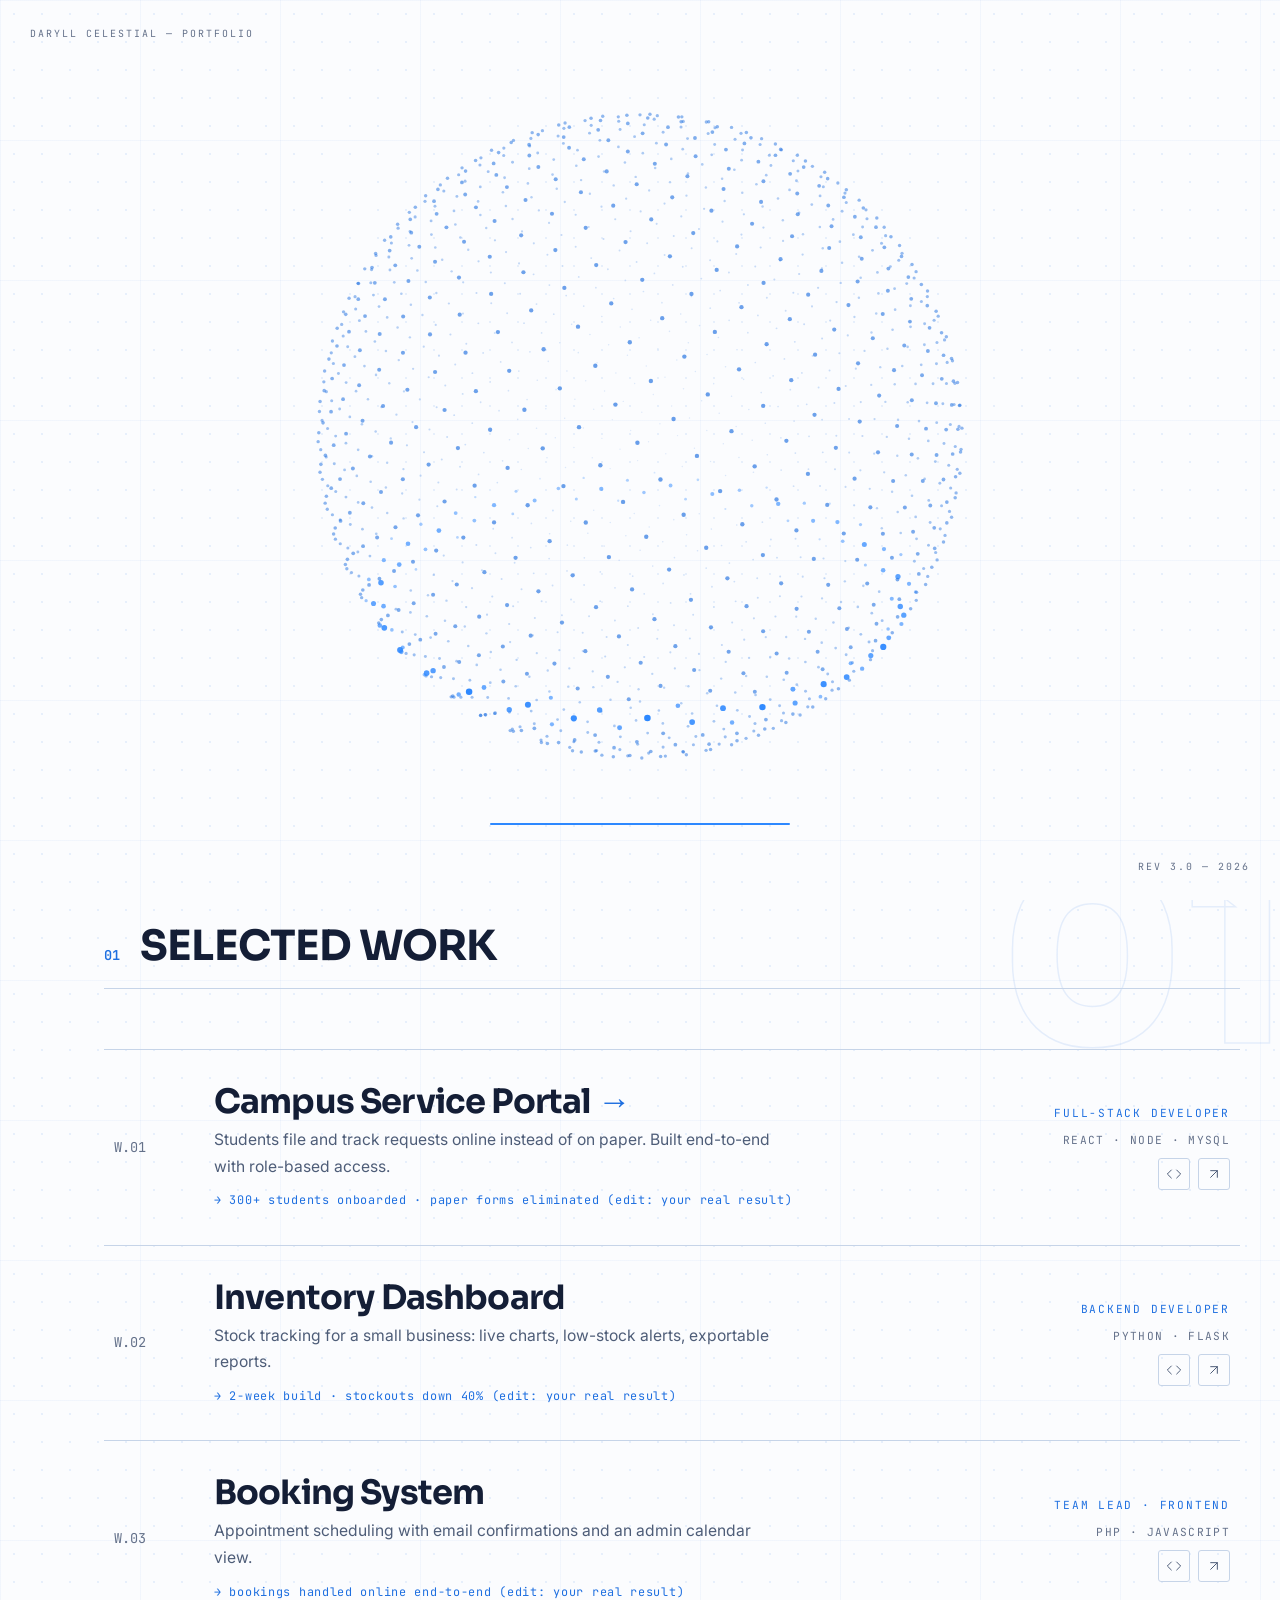
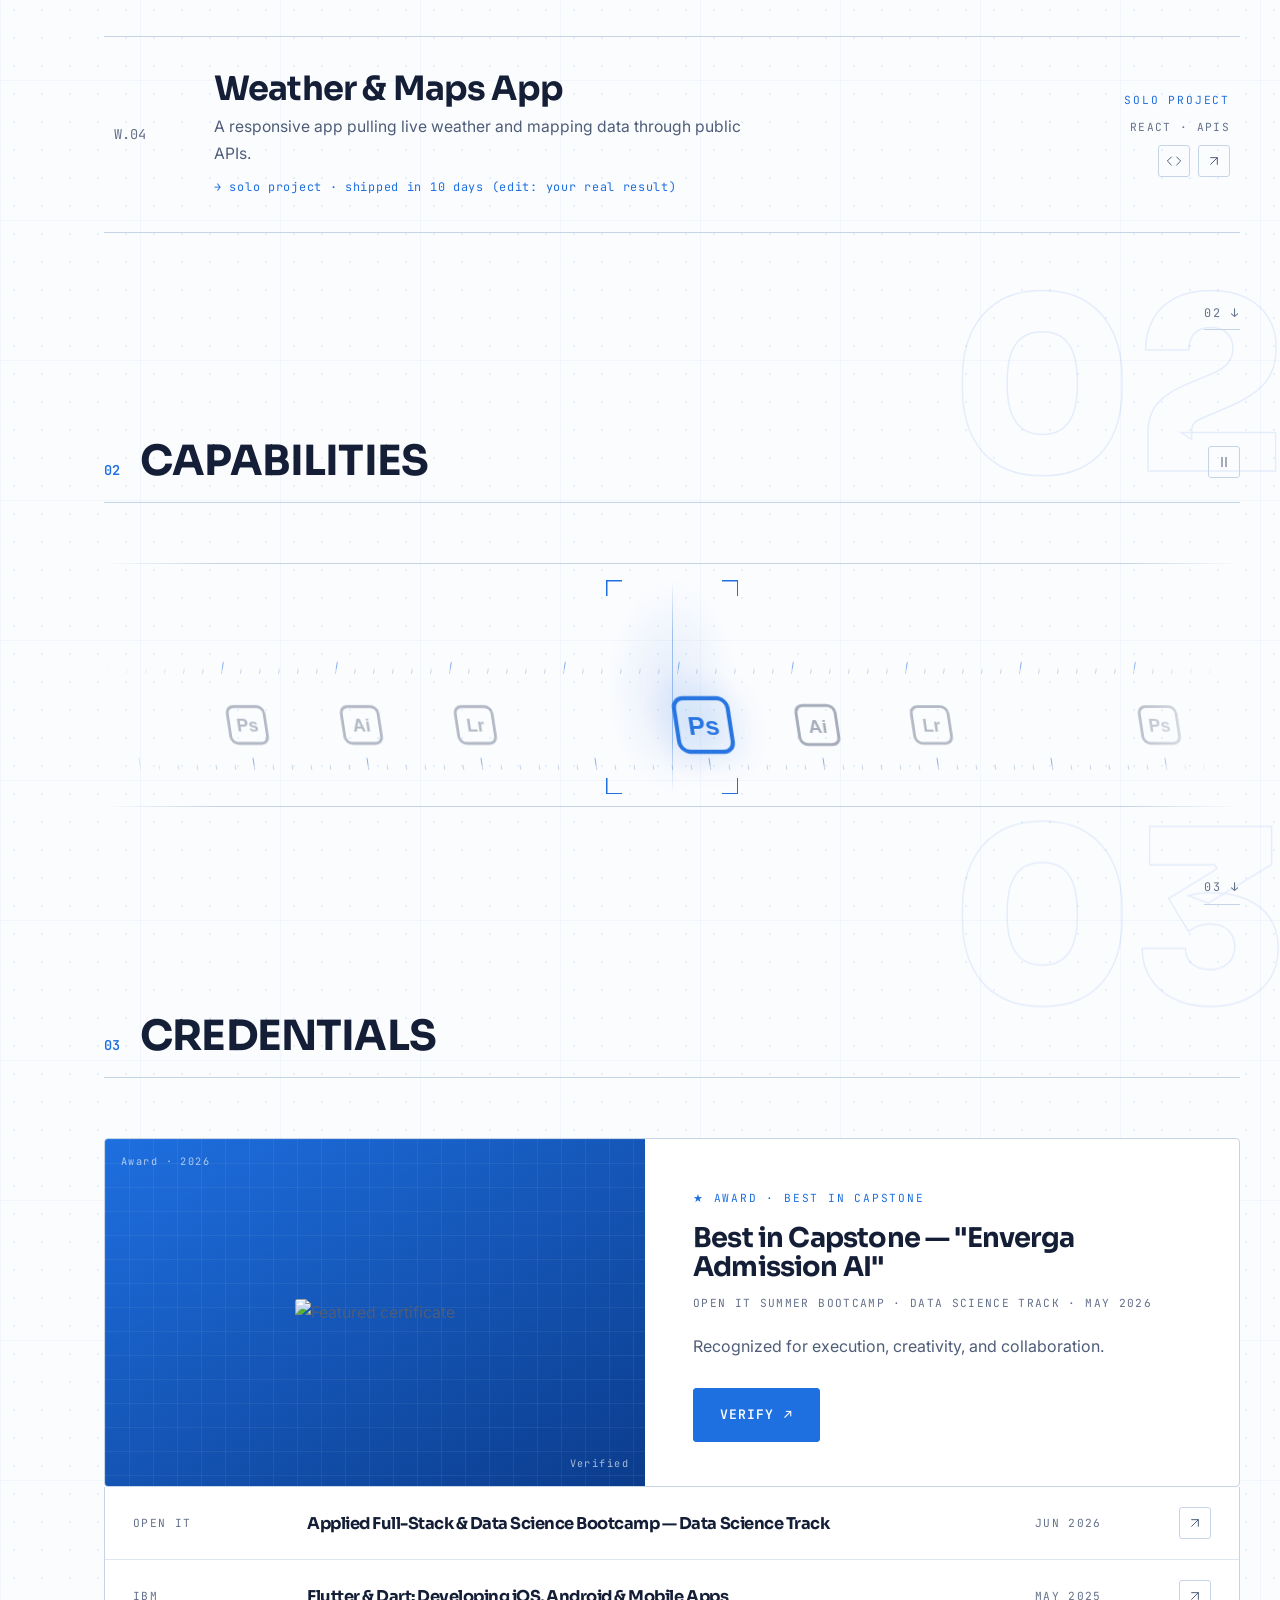
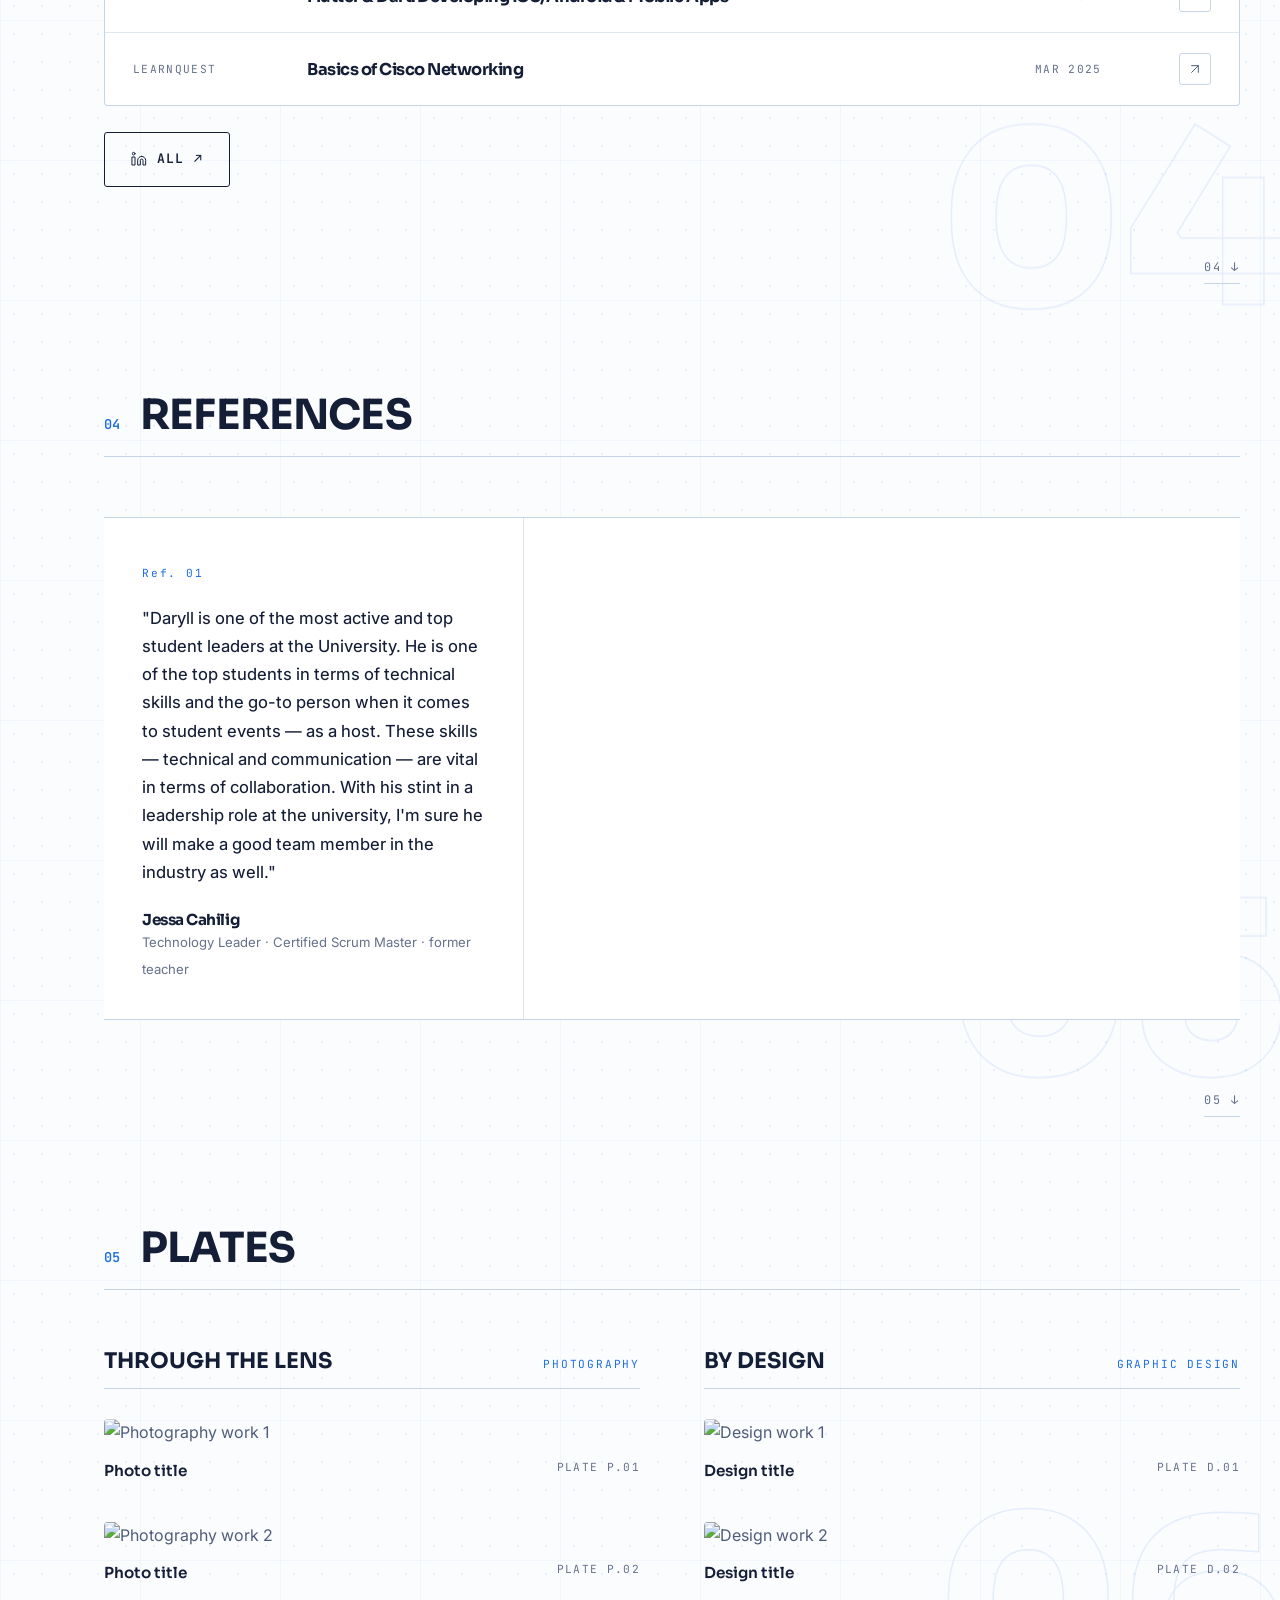
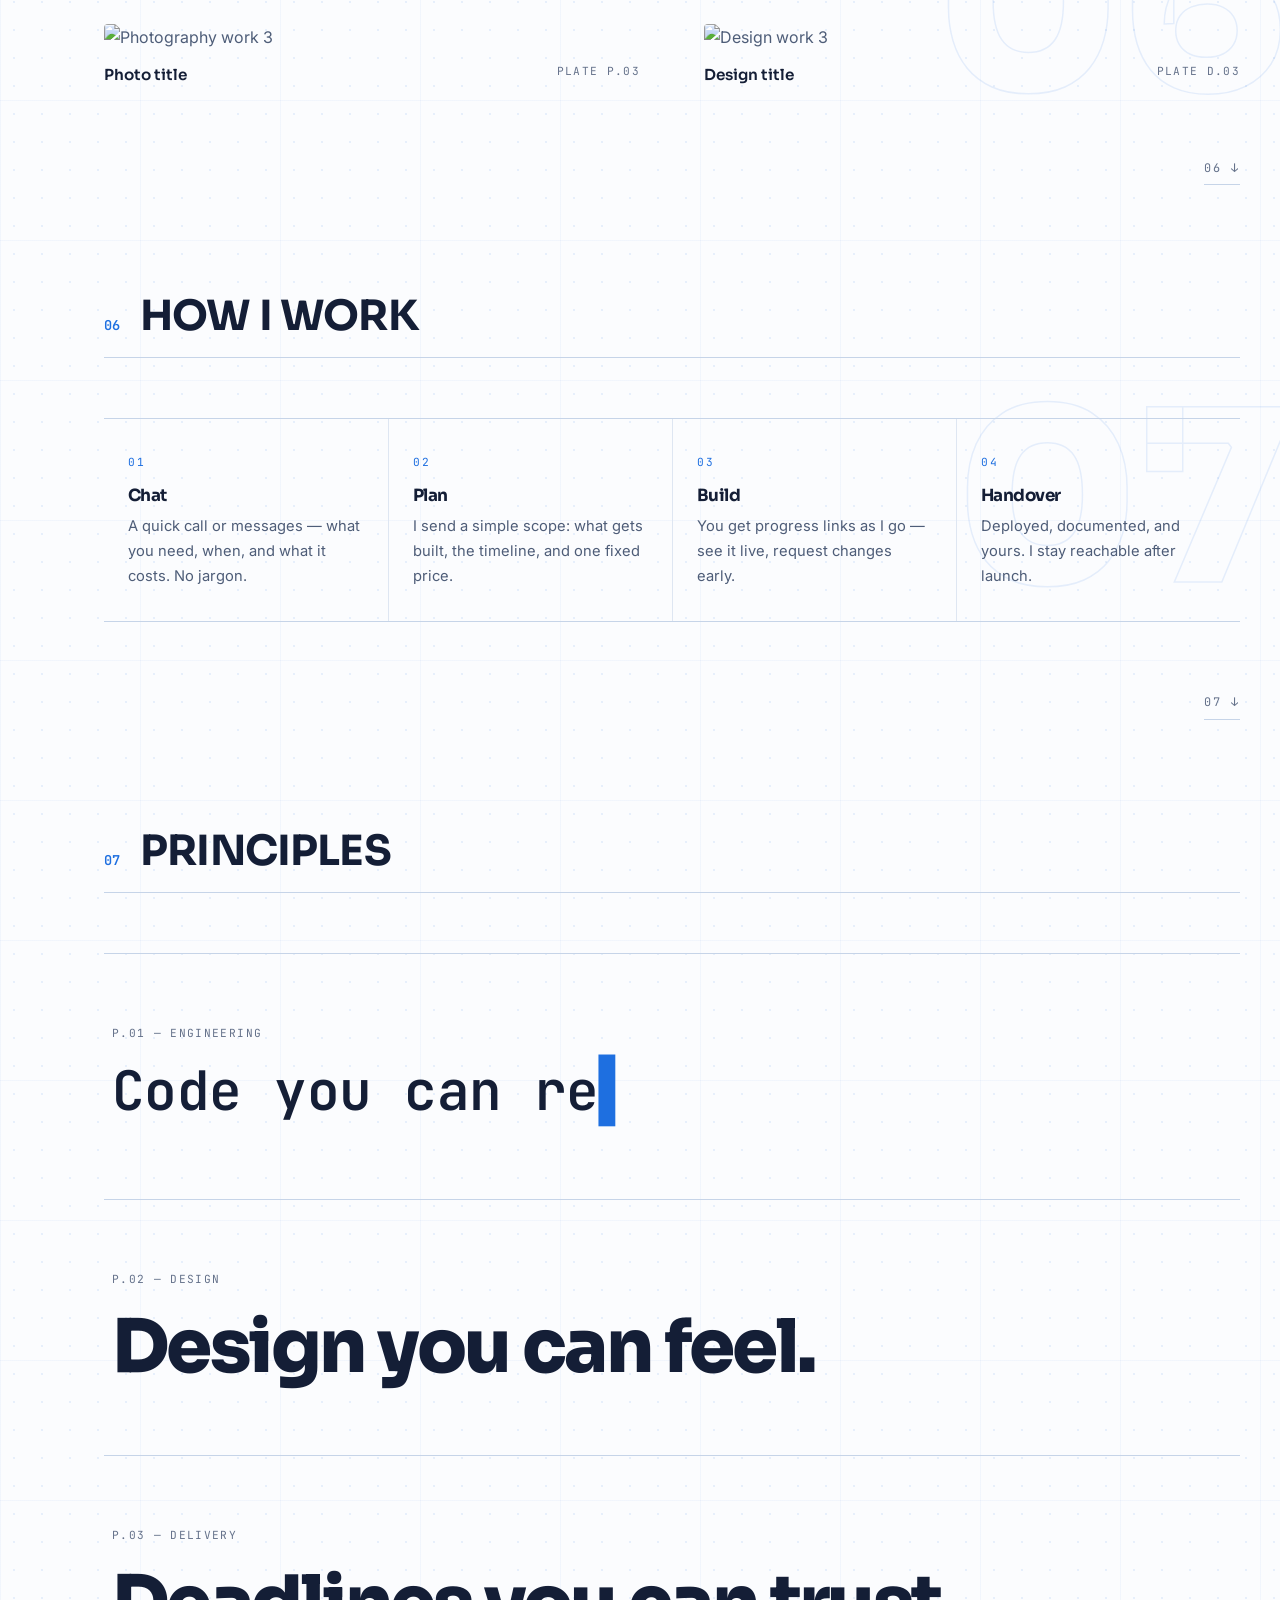
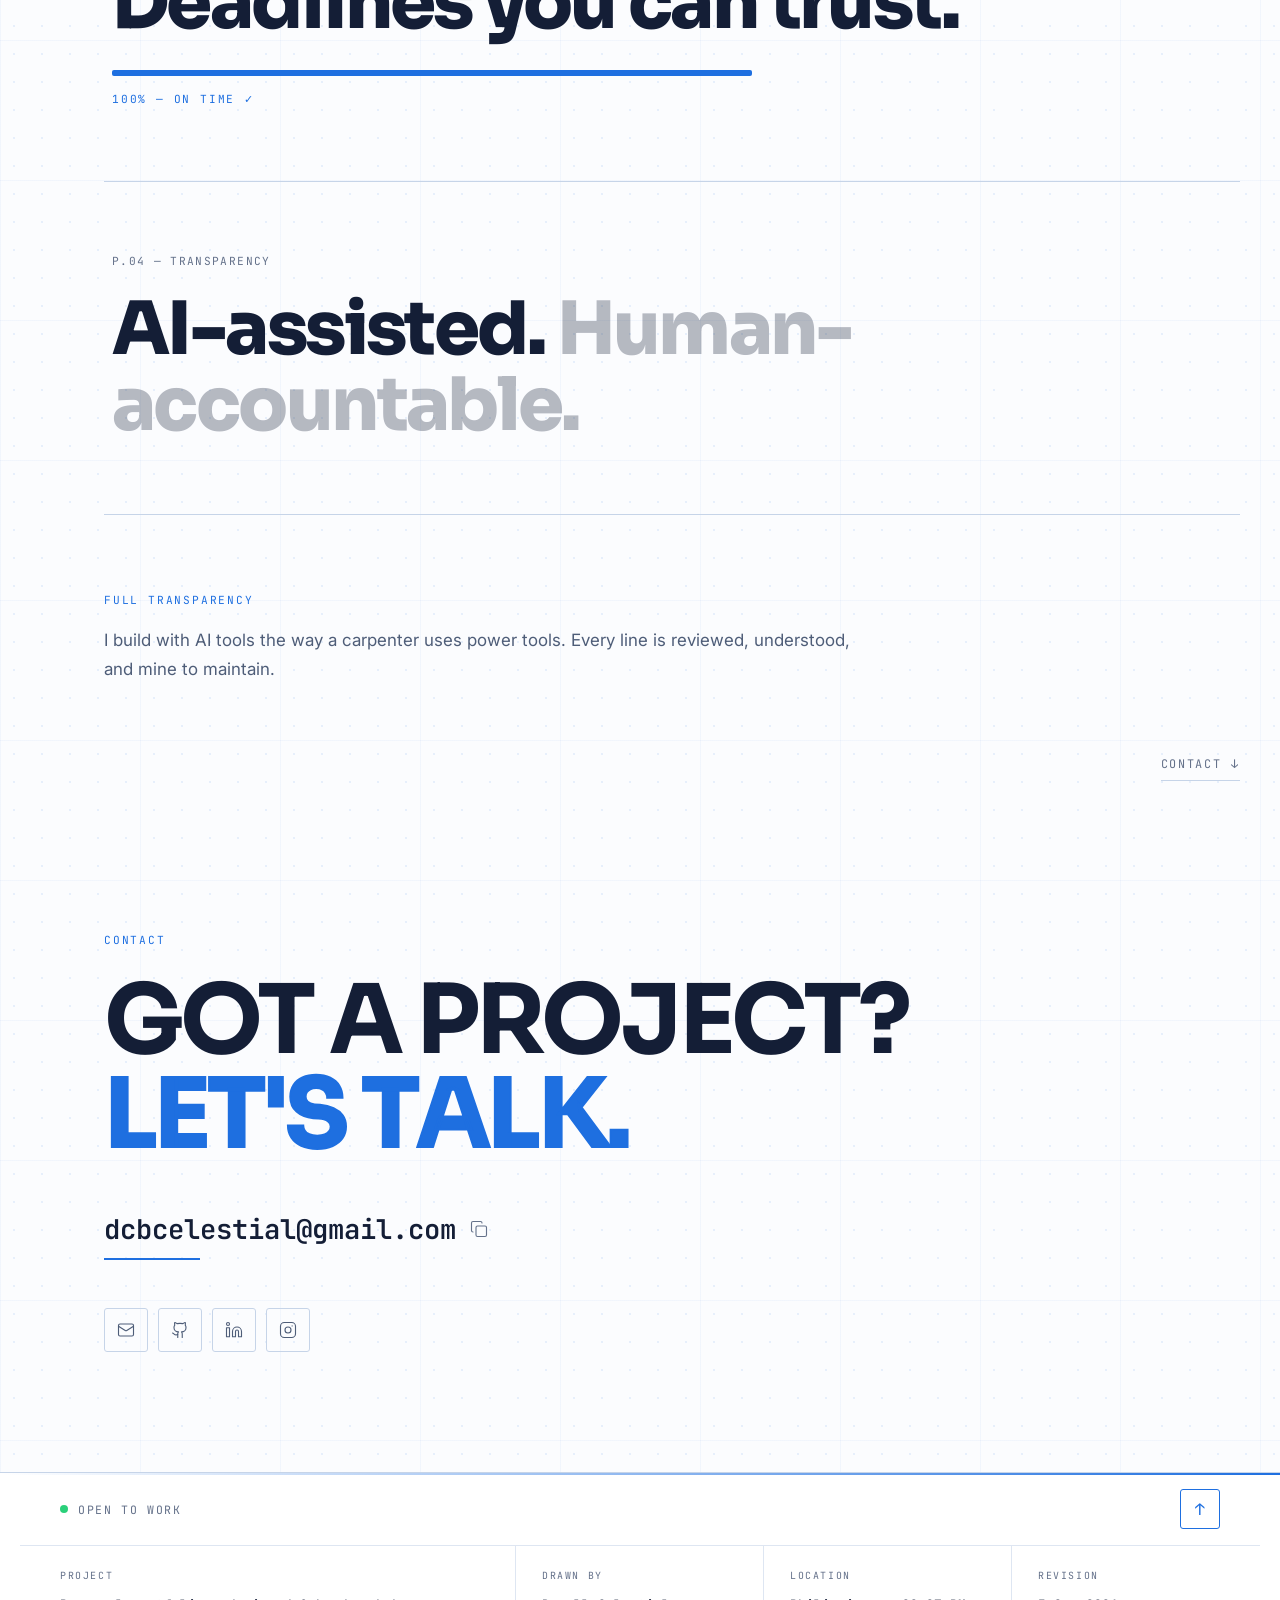
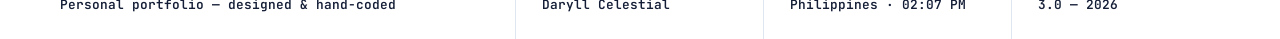
==== index.html @ 280b36df "enhanced caroussel" ====
<!DOCTYPE html>
<!--
  ============================================================
  EDIT MAP — everything you'll want to change, and how to find it
  (Ctrl+F the ALL-CAPS keys below. Full guide: CUSTOMIZE.md)
  ============================================================
  STILL TO DO:
  IMAGES         -> add your files to the images/ folder + resume.pdf in root; search: images/
  PROJECTS       -> search: work-row  (4 rows still hold sample text — replace with real projects)
  DONE (already real): email, socials, LinkedIn, certifications, references, About page, hero stats.
  ---
  Other handy search keys:
  ROTATING WORDS -> search: rotList            (index only)
  CERTS          -> search: cred-row           (copy a whole block to add one)
  Full guide: CUSTOMIZE.md
  ============================================================
-->

<html lang="en">
<head>
<meta charset="UTF-8" />
<meta name="viewport" content="width=device-width, initial-scale=1.0" />
<title>Daryll Celestial — Web & Mobile Developer</title>

<link rel="preconnect" href="https://fonts.googleapis.com">
<link rel="preconnect" href="https://fonts.gstatic.com" crossorigin>
<link href="https://fonts.googleapis.com/css2?family=Sora:wght@400;500;600;700;800&family=Inter:wght@400;450;500;600&family=JetBrains+Mono:wght@400;500;600&display=swap" rel="stylesheet">

<style>
/* =========================================================
   TOKENS — the draft-paper system
========================================================= */
:root{
  --pearl:#FBFCFE; --paper:#F7FAFE; --card:#FFFFFF;
  --azure:#1E6FE0; --azure-bright:#2D88FF; --azure-soft:#E7F0FE; --azure-ink:#0B3C8C;
  --ink:#141E36; --slate:#4E5D78; --mist:#64718A; --line:#DEE6F2; --line-strong:#C6D4E8;
  --rail:64px; --max:1240px; --ease:cubic-bezier(.22,1,.36,1);
}
*{ box-sizing:border-box; margin:0; padding:0; }
html{ scroll-behavior:smooth; }
body{
  font-family:'Inter',system-ui,sans-serif; color:var(--slate); line-height:1.7;
  -webkit-font-smoothing:antialiased; overflow-x:hidden;
  background-color:var(--pearl);
  /* drafting grid: faint dots, fainter major lines */
  background-image:
    linear-gradient(rgba(30,111,224,.045) 1px, transparent 1px),
    linear-gradient(90deg, rgba(30,111,224,.045) 1px, transparent 1px),
    radial-gradient(circle, rgba(30,111,224,.09) 1px, transparent 1.5px);
  background-size:140px 140px, 140px 140px, 28px 28px;
}
h1,h2,h3,h4{ font-family:'Sora',sans-serif; color:var(--ink); line-height:1.05; letter-spacing:-.03em; }
a{ color:inherit; text-decoration:none; }
img{ display:block; max-width:100%; }
.mono{ font-family:'JetBrains Mono',monospace; }
.wrap{ width:100%; max-width:var(--max); margin:0 auto; padding:0 40px; }
:focus-visible{ outline:3px solid var(--azure-bright); outline-offset:3px; }
::selection{ background:var(--azure); color:#fff; }

/* mono annotation label — the drafting vernacular */
.note{ font-family:'JetBrains Mono'; font-size:.7rem; letter-spacing:.16em; text-transform:uppercase; color:var(--azure); }
.note-dim{ font-family:'JetBrains Mono'; font-size:.7rem; letter-spacing:.12em; text-transform:uppercase; color:var(--mist); }

/* buttons — rectangular, drafted, no pills */
.btn{ display:inline-flex; align-items:center; gap:10px; font-family:'JetBrains Mono';
  font-weight:600; font-size:.82rem; letter-spacing:.08em; text-transform:uppercase;
  padding:15px 26px; border-radius:3px; cursor:pointer; border:1px solid var(--ink);
  color:var(--ink); background:transparent; transition:background .25s, color .25s, border-color .25s, transform .3s var(--ease); }
.btn .ar{ transition:transform .25s var(--ease); }
.btn:hover .ar{ transform:translateX(5px); }
.btn-solid{ background:var(--azure); border-color:var(--azure); color:#fff; }
.btn-solid:hover{ background:var(--azure-ink); border-color:var(--azure-ink); }
.btn:not(.btn-solid):hover{ background:var(--ink); color:var(--pearl); }

/* =========================================================
   SIDE RAIL — fixed drafting margin (desktop)
========================================================= */
.rail{ position:fixed; top:0; left:0; bottom:0; width:var(--rail); z-index:40;
  border-right:1px solid var(--line); background:color-mix(in srgb, var(--pearl) 72%, transparent); backdrop-filter:blur(6px);
  transition:background .8s var(--ease), border-color .8s var(--ease);
  display:flex; flex-direction:column; align-items:center; justify-content:space-between; padding:90px 0 26px; }
.rail .vtext{ writing-mode:vertical-rl; font-family:'JetBrains Mono'; font-size:.66rem;
  letter-spacing:.3em; text-transform:uppercase; color:var(--mist); }
.rail .dots{ display:flex; flex-direction:column; gap:16px; }
.rail .dots a{ position:relative; width:8px; height:8px; border-radius:50%; border:1px solid var(--line-strong);
  transition:background-color .3s, border-color .3s, transform .3s; display:block; }
.rail .dots a::before{ content:""; position:absolute; inset:-8px; } /* 24px hit area */
.rail .dots a.on{ background:var(--azure); border-color:var(--azure); transform:scale(1.3); }
main{ margin-left:var(--rail); }

/* =========================================================
   TOP BAR
========================================================= */
header{ position:fixed; top:0; left:var(--rail); right:0; z-index:50;
  background:color-mix(in srgb, var(--pearl) 82%, transparent); backdrop-filter:blur(12px);
  transition:background .8s var(--ease);
  border-bottom:1px solid transparent; transition:border-color .3s; }
header.scrolled{ border-color:var(--line); }
.nav{ display:flex; align-items:center; justify-content:space-between; height:70px;
  max-width:var(--max); margin:0 auto; padding:0 40px; }
.logo{ font-family:'Sora'; font-weight:800; font-size:1.1rem; color:var(--ink); letter-spacing:-.02em; }
/* logo mark styled in revisions kit below */
.nav-links{ display:flex; gap:2px; align-items:center; }
.nav-links a{ font-family:'JetBrains Mono'; font-size:.74rem; letter-spacing:.1em; text-transform:uppercase;
  color:var(--slate); padding:10px 14px; border-radius:3px; transition:color .2s, background .2s; }
.nav-links a:hover{ color:var(--azure); background:var(--azure-soft); }
.nav-links a.active{ color:var(--azure); }
.nav-links a.active::after{ content:""; display:block; height:1.5px; background:var(--azure);
  margin-top:3px; border-radius:2px; animation:navmark .3s var(--ease); }
@keyframes navmark{ from{ transform:scaleX(0); } to{ transform:scaleX(1); } }
.nav-links a.active{ position:relative; }
.nav-links .talk{ margin-left:14px; border:1px solid var(--ink); color:var(--ink); }
.nav-links .talk:hover{ background:var(--ink); color:var(--pearl); }
.menu-btn{ display:none; background:none; border:none; cursor:pointer; padding:8px; }
.menu-btn span{ display:block; width:24px; height:2px; background:var(--ink); margin:5px 0; }

/* =========================================================
   HERO — asymmetric, overlapping, one word outlined
========================================================= */
.hero{ position:relative; padding:168px 0 0; }
.hero .wrap{ position:relative; }
.hero .spec{ display:flex; gap:26px; flex-wrap:wrap; margin-bottom:34px;
  opacity:0; }
.hero .spec .note-dim b{ color:var(--ink); font-weight:600; }
.display{ position:relative; z-index:2; font-family:'Sora'; font-weight:800; color:var(--ink);
  font-size:clamp(3.4rem,11.5vw,8.6rem); line-height:.94; letter-spacing:-.045em; text-transform:uppercase; }
.display .row{ display:block; overflow:hidden; }
.display .row > span{ display:inline-block; transform:translateY(112%); }

.display .outline{ color:transparent; -webkit-text-stroke:2.5px var(--azure); }
@keyframes rise{ to{ transform:translateY(0); } }
@keyframes fade{ to{ opacity:1; } }

/* portrait overlaps the headline from the right — crop marks like a draft figure */
.fig{ position:absolute; right:40px; top:36px; z-index:1; width:min(320px,30vw);
  opacity:0; }
.fig .frame{ position:relative; transform:rotate(2.5deg); }
.fig img{ width:100%; aspect-ratio:4/5; object-fit:cover; border-radius:4px;
  box-shadow:0 26px 50px -26px rgba(20,30,54,.45); }
/* crop marks */
.fig .frame::before,.fig .frame::after{ content:""; position:absolute; width:18px; height:18px; }
.fig .frame::before{ top:-9px; left:-9px; border-top:1.5px solid var(--azure); border-left:1.5px solid var(--azure); }
.fig .frame::after{ bottom:-9px; right:-9px; border-bottom:1.5px solid var(--azure); border-right:1.5px solid var(--azure); }
.fig figcaption{ margin-top:12px; display:flex; justify-content:space-between; }
.hero-foot{ display:grid; grid-template-columns:minmax(0,560px) 1fr; gap:40px; align-items:end;
  margin-top:54px; padding-bottom:70px; }
.hero-foot p{ font-size:1.16rem; opacity:0; }
.hero-stats{ display:flex; gap:34px; align-self:end; flex-wrap:wrap; opacity:0; }
body.entered .hero-stats{ animation:fade .8s var(--ease) .7s forwards; }
.hero-stats .hstat b{ display:block; font-family:'Sora'; font-weight:800; font-size:1.35rem;
  color:var(--ink); letter-spacing:-.02em; line-height:1.1; transition:color .8s var(--ease); }
.hero-stats .hstat span{ font-family:'JetBrains Mono'; font-size:.66rem; letter-spacing:.14em;
  text-transform:uppercase; color:var(--mist); }
@media (max-width:640px){ .hero-stats{ gap:22px; } .hero-stats .hstat b{ font-size:1.15rem; } }
.hero-actions{ display:flex; gap:12px; flex-wrap:wrap; margin-top:30px;
  opacity:0; }

/* =========================================================
   SECTION SHELL — numbered like a document index
========================================================= */
section{ padding:110px 0; }
.idx{ display:flex; align-items:baseline; gap:20px; border-bottom:1px solid var(--line-strong);
  padding-bottom:20px; margin-bottom:60px; }
.idx .n{ font-family:'JetBrains Mono'; font-weight:600; font-size:.85rem; color:var(--azure); }
.idx h2{ font-size:clamp(1.7rem,3.6vw,2.6rem); text-transform:uppercase; letter-spacing:-.02em; }
.idx .right{ margin-left:auto; }

/* (About section moved to about.html) */

/* 02 CAPABILITIES — logo carousel: two ruled lanes drifting in opposite directions */
.logo-rail{ position:relative; display:grid; gap:30px; padding:44px 0 36px; overflow:hidden;
  border-top:1px solid var(--line-strong); border-bottom:1px solid var(--line-strong);
  -webkit-mask-image:linear-gradient(90deg, transparent, #000 10%, #000 90%, transparent);
          mask-image:linear-gradient(90deg, transparent, #000 10%, #000 90%, transparent); }
.lane-track{ display:flex; width:max-content; will-change:transform; } /* moved by JS */
/* each lane rides a drafting ruler: one major tick under every logo (pitch = logo + gap) */
.lane-set{ --pitch:114px; --half:21px; display:flex; align-items:center; gap:72px; padding:0 72px 24px 0; list-style:none;
  background-image:
    repeating-linear-gradient(90deg, var(--line-strong) 0 1px, transparent 1px calc(var(--pitch) / 6)),
    linear-gradient(90deg, color-mix(in srgb, var(--azure) 55%, transparent) 0 1px, transparent 1px);
  background-size:var(--pitch) 5px, var(--pitch) 12px; background-position:var(--half) 100%, var(--half) 100%;
  background-repeat:repeat-x; }
.lane-set li{ display:block; transition:filter .3s; }
.lane-set li.hot{ filter:drop-shadow(0 0 12px color-mix(in srgb, var(--azure) 55%, transparent)); }
.lane-set li.hot .brand-i{ color:var(--azure); }
/* inspection lens: crop marks like the hero portrait; follows the pointer, rests at centre */
.lens{ --c:var(--azure); position:absolute; top:16px; bottom:12px; left:0; width:132px; margin-left:-66px;
  z-index:2; pointer-events:none;
  background:
    linear-gradient(var(--c),var(--c)) left top/16px 1.5px, linear-gradient(var(--c),var(--c)) left top/1.5px 16px,
    linear-gradient(var(--c),var(--c)) right top/16px 1.5px, linear-gradient(var(--c),var(--c)) right top/1.5px 16px,
    linear-gradient(var(--c),var(--c)) left bottom/16px 1.5px, linear-gradient(var(--c),var(--c)) left bottom/1.5px 16px,
    linear-gradient(var(--c),var(--c)) right bottom/16px 1.5px, linear-gradient(var(--c),var(--c)) right bottom/1.5px 16px;
  background-repeat:no-repeat; }
.lens::before{ content:""; position:absolute; left:50%; top:0; bottom:0; width:1px;
  background:linear-gradient(transparent, color-mix(in srgb, var(--azure) 40%, transparent) 25% 75%, transparent); }
.lens::after{ content:""; position:absolute; inset:0;
  background:radial-gradient(closest-side, color-mix(in srgb, var(--azure) 10%, transparent), transparent); }
/* monochrome logo: the file is a mask, the colour is ours — so it follows light/dark */
.brand-i{ display:block; width:42px; height:42px; background:currentColor; color:var(--slate);
  -webkit-mask:var(--src) center/contain no-repeat; mask:var(--src) center/contain no-repeat;
  transition:color .25s; }
.brand-i:hover{ color:var(--azure); }
/* Adobe marks aren't on the icon CDN: drawn as outline app tiles */
.bi-ps{ --src:url("data:image/svg+xml,%3Csvg xmlns='http://www.w3.org/2000/svg' viewBox='0 0 24 24'%3E%3Crect x='1.5' y='1.5' width='21' height='21' rx='4' fill='none' stroke='%23000' stroke-width='1.6'/%3E%3Ctext x='12' y='16' text-anchor='middle' font-family='Arial,Helvetica,sans-serif' font-weight='700' font-size='10'%3EPs%3C/text%3E%3C/svg%3E"); }
.bi-ai{ --src:url("data:image/svg+xml,%3Csvg xmlns='http://www.w3.org/2000/svg' viewBox='0 0 24 24'%3E%3Crect x='1.5' y='1.5' width='21' height='21' rx='4' fill='none' stroke='%23000' stroke-width='1.6'/%3E%3Ctext x='12' y='16' text-anchor='middle' font-family='Arial,Helvetica,sans-serif' font-weight='700' font-size='10'%3EAi%3C/text%3E%3C/svg%3E"); }
.bi-lr{ --src:url("data:image/svg+xml,%3Csvg xmlns='http://www.w3.org/2000/svg' viewBox='0 0 24 24'%3E%3Crect x='1.5' y='1.5' width='21' height='21' rx='4' fill='none' stroke='%23000' stroke-width='1.6'/%3E%3Ctext x='12' y='16' text-anchor='middle' font-family='Arial,Helvetica,sans-serif' font-weight='700' font-size='10'%3ELr%3C/text%3E%3C/svg%3E"); }
#capPause{ align-self:center; }
#capPause .i{ grid-area:1/1; transition:opacity .3s cubic-bezier(.2,0,0,1), scale .3s cubic-bezier(.2,0,0,1), filter .3s cubic-bezier(.2,0,0,1); }
#capPause .pl, #capPause[aria-pressed="true"] .pz{ opacity:0; scale:.25; filter:blur(4px); }
#capPause[aria-pressed="true"] .pl{ opacity:1; scale:1; filter:blur(0); }
@media (max-width:640px){ .lane-set{ --pitch:82px; --half:17px; gap:48px; padding-right:48px; } .brand-i{ width:34px; height:34px; } }
/* reduced motion: no drift — one static, centred grid of logos */
@media (prefers-reduced-motion:reduce){
  .logo-rail{ -webkit-mask-image:none; mask-image:none; }
  .lane-track{ width:auto; justify-content:center; }
  .lane-set{ flex-wrap:wrap; justify-content:center; padding:0 20px; gap:40px 56px; }
  .lane-set{ background:none; }
  .lane-set[aria-hidden="true"], .lane-set li[aria-hidden="true"], #capPause, .lens{ display:none; }
}

/* 03 CREDENTIALS — featured document + ledger table */
.cred-feat{ display:grid; grid-template-columns:1fr 1.1fr; gap:0; border:1px solid var(--line-strong);
  border-radius:4px; overflow:hidden; margin-bottom:0; background:var(--card); }
.cred-feat .doc{ position:relative; background:
    linear-gradient(rgba(255,255,255,.06) 1px, transparent 1px),
    linear-gradient(90deg, rgba(255,255,255,.06) 1px, transparent 1px),
    linear-gradient(150deg,var(--azure),var(--azure-ink));
  background-size:24px 24px,24px 24px,auto;
  min-height:320px; display:grid; place-items:center; padding:38px; }
.cred-feat .doc img{ max-height:250px; width:auto; border-radius:3px; box-shadow:0 20px 44px -16px rgba(0,0,0,.5); }
.cred-feat .doc .corner{ position:absolute; font-family:'JetBrains Mono'; font-size:.64rem;
  letter-spacing:.14em; color:rgba(255,255,255,.65); }
.cred-feat .doc .corner.tl{ top:14px; left:16px; } .cred-feat .doc .corner.br{ bottom:14px; right:16px; }
.cred-feat .info{ padding:44px 48px; }
.cred-feat h3{ font-size:1.7rem; margin:14px 0 6px; }
.cred-feat .info > p{ margin:18px 0 28px; }
.cred-table{ border:1px solid var(--line-strong); border-top:none; border-radius:0 0 4px 4px; background:var(--card); }
.cred-row{ display:grid; grid-template-columns:150px 1fr 120px auto; gap:24px; align-items:center;
  padding:20px 28px; border-bottom:1px solid var(--line); transition:background .25s; }
.cred-row:last-child{ border-bottom:none; }
.cred-row:hover{ background:var(--azure-soft); }
.cred-row h4{ font-size:1.02rem; line-height:1.3; }
.cred-more{ margin-top:26px; }

/* 04 WORK — the index. Rows, not cards. Cursor preview. */
.workhead-hint{ margin-left:auto; }
.works{ border-top:1px solid var(--line-strong); }
.work-row{ display:grid; grid-template-columns:72px 1fr auto; gap:28px; align-items:center;
  padding:34px 10px; border-bottom:1px solid var(--line-strong); position:relative;
  transition:background .3s, padding-left .35s var(--ease); }
.work-row:hover{ background:linear-gradient(90deg, rgba(30,111,224,.05), transparent 60%); padding-left:22px; }
.work-row .num{ font-family:'JetBrains Mono'; font-size:.85rem; color:var(--mist); transition:color .3s; }
.work-row:hover .num{ color:var(--azure); }
.work-row h3{ font-size:clamp(1.4rem,3vw,2.1rem); letter-spacing:-.025em; transition:color .3s; }
.work-row:hover h3{ color:var(--azure-ink); }
.work-row .desc{ margin-top:8px; max-width:560px; font-size:.98rem; }
.work-row .side{ text-align:right; display:flex; flex-direction:column; gap:8px; align-items:flex-end; }
.work-row .links{ display:flex; gap:8px; }
.work-row h3 a::after{ content:" →" / ""; color:var(--azure); }
/* floating preview that follows the cursor (pointer devices only) */
#preview{ position:fixed; z-index:30; width:300px; aspect-ratio:16/10; border-radius:4px; overflow:hidden;
  pointer-events:none; opacity:0; transform:scale(.92); transition:opacity .25s var(--ease), transform .25s var(--ease);
  box-shadow:0 30px 60px -24px rgba(20,30,54,.5); }
#preview img{ width:100%; height:100%; object-fit:cover; }
#preview.show{ opacity:1; transform:scale(1); }
@media (hover:none){ #preview, .workhead-hint{ display:none; } }

/* 05 REFERENCES — drag log */
.quotes{ display:flex; gap:0; overflow-x:auto; cursor:grab; scrollbar-width:none;
  border-top:1px solid var(--line-strong); border-bottom:1px solid var(--line-strong); background:var(--card); }
.quotes::-webkit-scrollbar{ display:none; }
.quotes.dragging{ cursor:grabbing; }
.quote{ flex:0 0 min(420px,84vw); padding:40px 38px 36px; border-right:1px solid var(--line); user-select:none; }
.quote .qn{ font-family:'JetBrains Mono'; font-size:.7rem; letter-spacing:.16em; color:var(--azure); }
.quote p{ font-size:1.04rem; margin:18px 0 26px; color:var(--ink); font-weight:450; }
.quote .who h4{ font-size:.95rem; }
.quote .who span{ font-size:.82rem; color:var(--mist); }
.drag-hint{ margin-top:16px; }

/* 06 PLATES — creative work, print-style captions below */
.lanes{ display:grid; grid-template-columns:1fr 1fr; gap:64px; }
.lane-head{ display:flex; justify-content:space-between; align-items:baseline;
  padding-bottom:14px; border-bottom:1px solid var(--line-strong); margin-bottom:30px; }
.lane-head h3{ font-size:1.35rem; text-transform:uppercase; letter-spacing:0; }
.lane-stack{ display:flex; flex-direction:column; gap:38px; }
.plate{ cursor:zoom-in; }
.plate .ph{ overflow:hidden; border-radius:4px; position:relative; }
.plate img{ width:100%; transition:transform .6s var(--ease); }
.plate:hover img{ transform:scale(1.04); }
.plate .cap{ display:flex; justify-content:space-between; gap:14px; margin-top:11px; }
.plate .cap b{ font-family:'Sora'; font-weight:600; font-size:.95rem; color:var(--ink); }

/* lightbox */
.lightbox{ position:fixed; inset:0; z-index:100; display:none; place-items:center;
  background:rgba(10,16,32,.93); backdrop-filter:blur(6px); padding:30px; overscroll-behavior:contain; }
.lightbox.open{ display:grid; }
.lightbox img{ max-width:90vw; max-height:78vh; border-radius:4px; box-shadow:0 30px 80px -20px rgba(0,0,0,.6); }
.lb-cap{ position:absolute; bottom:32px; left:0; right:0; text-align:center; color:#fff; }
.lb-cap .pill{ font-family:'JetBrains Mono'; font-size:.66rem; letter-spacing:.16em; text-transform:uppercase; color:var(--azure-bright); }
.lb-cap .meta{ font-family:'JetBrains Mono'; font-size:.78rem; opacity:.8; display:block; margin-top:4px; }
.lb-close,.lb-nav{ position:absolute; background:rgba(255,255,255,.1); border:1px solid rgba(255,255,255,.2);
  color:#fff; cursor:pointer; border-radius:3px; transition:background .25s; }
.lb-close:hover,.lb-nav:hover{ background:rgba(255,255,255,.22); }
.lb-close{ top:26px; right:30px; width:46px; height:46px; font-size:1.3rem; }
.lb-nav{ top:50%; transform:translateY(-50%); width:48px; height:48px; font-size:1.4rem; }
.lb-nav.prev{ left:26px; } .lb-nav.next{ right:26px; }

/* CONTACT — huge drafted link */
.cta{ padding:150px 0 120px; }
.cta .note{ display:block; margin-bottom:24px; }
.cta h2{ font-size:clamp(2.6rem,8vw,6rem); text-transform:uppercase; letter-spacing:-.04em; line-height:.98; }
.cta h2 .outline{ color:transparent; -webkit-text-stroke:2px var(--azure); }
.cta .mail{ display:inline-block; margin-top:44px; font-family:'JetBrains Mono'; font-weight:600;
  font-size:clamp(1.1rem,3vw,1.7rem); color:var(--ink); position:relative; padding-bottom:8px; }
.cta .mail::after{ content:""; position:absolute; left:0; bottom:0; height:2px; width:100%;
  background:var(--azure); transform:scaleX(.25); transform-origin:left; transition:transform .45s var(--ease); }
.cta .mail:hover::after{ transform:scaleX(1); }
.cta .row2{ display:flex; gap:10px; margin-top:48px; flex-wrap:wrap; }

/* FOOTER — blueprint title block */
.titleblock{ border-top:1px solid var(--line-strong); background:var(--card); }
.tb-grid{ display:grid; grid-template-columns:2fr 1fr 1fr 1fr; max-width:var(--max); margin:0 auto; }
.tb-cell{ padding:22px 26px; border-right:1px solid var(--line); }
.tb-cell:first-child{ padding-left:40px; } .tb-cell:last-child{ border-right:none; }
.tb-cell small{ display:block; font-family:'JetBrains Mono'; font-size:.62rem; letter-spacing:.16em;
  text-transform:uppercase; color:var(--mist); margin-bottom:5px; }
.tb-cell b{ font-family:'JetBrains Mono'; font-size:.8rem; color:var(--ink); font-weight:600; }

/* section bridges — the connective tissue */
.bridge{ display:flex; justify-content:flex-end; margin-top:70px; }
.bridge a{ font-family:'JetBrains Mono'; font-size:.74rem; letter-spacing:.14em; text-transform:uppercase;
  color:var(--mist); display:inline-flex; align-items:center; gap:10px;
  border-bottom:1px solid var(--line-strong); padding-bottom:6px; transition:color .25s, border-color .25s; }
.bridge a:hover{ color:var(--azure); border-color:var(--azure); }
.bridge .ar{ transition:transform .25s var(--ease); }
.bridge a:hover .ar{ transform:translateY(3px); }
.quiet{ font-family:'JetBrains Mono'; font-size:.78rem; letter-spacing:.1em; text-transform:uppercase;
  color:var(--mist); align-self:center; border-bottom:1px solid transparent; transition:color .25s, border-color .25s; }
.quiet:hover{ color:var(--azure); border-color:var(--azure); }


/* =========================================================
   DAY-MODE WOW KIT
========================================================= */
main{ position:relative; z-index:1; }

/* cursor spotlight: brightens the drafting grid around the pointer */
#spot{ position:fixed; inset:0; z-index:-1; pointer-events:none;
  background-image:
    linear-gradient(rgba(30,111,224,.20) 1px, transparent 1px),
    linear-gradient(90deg, rgba(30,111,224,.20) 1px, transparent 1px),
    radial-gradient(circle, rgba(30,111,224,.32) 1px, transparent 1.5px);
  background-size:140px 140px,140px 140px,28px 28px;
  -webkit-mask-image:radial-gradient(240px circle at var(--mx,-500px) var(--my,-500px), #000 0%, transparent 72%);
  mask-image:radial-gradient(240px circle at var(--mx,-500px) var(--my,-500px), #000 0%, transparent 72%);
}

/* crosshair cursor ring */
#cursor{ position:fixed; top:0; left:0; width:30px; height:30px; border:1.5px solid var(--azure);
  border-radius:50%; pointer-events:none; z-index:80; opacity:0;
  transform:translate(-50%,-50%);
  transition:width .25s var(--ease), height .25s var(--ease), border-color .25s, opacity .3s, background .25s; }
#cursor::before{ content:""; position:absolute; top:50%; left:50%; width:3px; height:3px;
  border-radius:50%; background:var(--azure); transform:translate(-50%,-50%); }
#cursor.on{ opacity:.9; }
#cursor.big{ width:54px; height:54px; border-color:var(--azure-bright); background:rgba(45,136,255,.08); }

/* paper grain */
body::after{ content:""; position:fixed; inset:0; z-index:9; pointer-events:none; opacity:.05;
  mix-blend-mode:multiply;
  background-image:url("data:image/svg+xml,%3Csvg xmlns='http://www.w3.org/2000/svg' width='140' height='140'%3E%3Cfilter id='n'%3E%3CfeTurbulence type='fractalNoise' baseFrequency='.9' numOctaves='2'/%3E%3C/filter%3E%3Crect width='140' height='140' filter='url(%23n)' opacity='.6'/%3E%3C/svg%3E"); }

/* ghost numerals behind sections (parallax via JS) */
section{ position:relative; }
section .wrap{ position:relative; }
.ghost{ position:absolute; top:-46px; right:-8px; z-index:-1; pointer-events:none; user-select:none;
  font-family:'Sora'; font-weight:800; line-height:1; font-size:clamp(7rem,19vw,15rem);
  color:transparent; -webkit-text-stroke:1.5px rgba(30,111,224,.10); will-change:transform; }

/* headers draw themselves in */
.idx{ border-bottom:none; position:relative; }
.idx::after{ content:""; position:absolute; left:0; bottom:0; height:1px; width:100%;
  background:var(--line-strong); transform:scaleX(0); transform-origin:left;
  transition:transform 1.1s var(--ease) .15s; }
.idx.in::after{ transform:scaleX(1); }

/* hero dimension line */
.dim-wrap{ margin-top:34px; max-width:520px; opacity:0; }
.dim-wrap .note{ display:block; margin-bottom:10px; }
.dim{ position:relative; height:1px; background:var(--azure);
  transform:scaleX(0); transform-origin:left; }
.dim::before,.dim::after{ content:""; position:absolute; top:-5px; width:1px; height:11px; background:var(--azure); }
.dim::before{ left:0; } .dim::after{ right:0; }
@keyframes draw{ to{ transform:scaleX(1); } }

/* portrait crop marks grow on hover */
.fig .frame::before,.fig .frame::after{ transition:width .3s var(--ease), height .3s var(--ease); }
.fig .frame:hover::before,.fig .frame:hover::after{ width:28px; height:28px; }
.fig .frame{ will-change:transform; }

/* work row micro-motion */
.work-row .num{ transition:color .3s, transform .3s var(--ease); }
.work-row:hover .num{ transform:translateX(5px); }

/* plates wipe in */
.plate .ph img{ clip-path:inset(0 100% 0 0); transition:clip-path 1s var(--ease), transform .6s var(--ease); }
.plate.in .ph img{ clip-path:inset(0 0 0 0); }

@media (hover:none){ #spot,#cursor{ display:none; } }
@media (prefers-reduced-motion:reduce){
  #spot,#cursor{ display:none; }
  .idx::after{ transform:scaleX(1); }
  .dim{ transform:scaleX(1); } .dim-wrap{ opacity:1; }
  .plate .ph img{ clip-path:none; }
  .ghost{ transform:none !important; }
  body::after{ display:none; }
}


/* =========================================================
   HERO + HEADER UPGRADE / MINIMAL KIT
========================================================= */
/* header: live "you are here" sheet indicator */
/* .loc now static inside .brand (revisions kit) */
@media (max-width:900px){ .loc{ display:none; } }

/* interactive name letters */
.display .lt{ display:inline-block; transition:transform .3s var(--ease), color .3s; }
.display .lt:hover{ transform:translateY(-7%); color:var(--azure); }

/* rotating positioning word */
.rot{ display:inline-block; overflow:hidden; vertical-align:bottom; }
.rot-in{ display:inline-block; color:var(--azure); font-weight:600;
  transition:transform .4s var(--ease), opacity .4s; }
.rot-in.out{ transform:translateY(-110%); opacity:0; }
.rot-in.enter{ transform:translateY(110%); opacity:0; transition:none; }

/* work row outcome metric */
.work-row .outcome{ font-family:'JetBrains Mono'; font-size:.74rem; letter-spacing:.06em;
  color:var(--azure); margin-top:10px; }

/* 06 how I work */
.steps{ display:grid; grid-template-columns:repeat(4,1fr); border-top:1px solid var(--line-strong);
  border-bottom:1px solid var(--line-strong); }
.step{ padding:28px 24px 32px; }
.step + .step{ border-left:1px solid var(--line); }
.step h3{ font-size:1.05rem; line-height:1.3; margin:10px 0 8px; }
.step p{ font-size:.92rem; }
.mani{ margin-top:56px; display:grid; gap:4px; }
.mani span{ font-family:'Sora'; font-weight:600; font-size:clamp(1.05rem,2vw,1.3rem);
  color:var(--ink); letter-spacing:-.01em; }
.mani .note-dim{ margin-bottom:10px; }
@media (max-width:900px){ .steps{ grid-template-columns:1fr 1fr; } .step:nth-child(3){ border-left:none; }
  .step{ border-bottom:1px solid var(--line); } }
@media (max-width:640px){ .steps{ grid-template-columns:1fr; } .step + .step{ border-left:none; } }

/* click-to-copy mail */
.mail{ cursor:copy; }
.mail .hint{ display:block; font-size:.66rem; letter-spacing:.16em; color:var(--mist);
  margin-top:10px; text-transform:uppercase; transition:color .3s; }
.mail.copied .hint{ color:var(--azure); }


/* =========================================================
   NIGHT MODE (header toggle) + 07 PRINCIPLES
========================================================= */
body{ transition:background-color .8s var(--ease); }
h1,h2,h3,h4{ transition:color .8s var(--ease); }
header, .titleblock, .step, .quote, .cert, .cred-table, .cred-feat, .stats{ transition:background-color .8s var(--ease), border-color .8s var(--ease); }
body.night{
  --pearl:#0C1428; --card:#111B33; --azure-soft:#16233F; --azure:#2D88FF;
  --ink:#EAF1FC; --slate:#9FB0CC; --mist:#7286A8;
  --line:#1D2A47; --line-strong:#28395F;
  background-image:
    linear-gradient(rgba(120,170,255,.05) 1px, transparent 1px),
    linear-gradient(90deg, rgba(120,170,255,.05) 1px, transparent 1px),
    radial-gradient(circle, rgba(120,170,255,.10) 1px, transparent 1.5px);
}
body.night #spot{
  background-image:
    linear-gradient(rgba(120,170,255,.22) 1px, transparent 1px),
    linear-gradient(90deg, rgba(120,170,255,.22) 1px, transparent 1px),
    radial-gradient(circle, rgba(120,170,255,.34) 1px, transparent 1.5px);
}
body.night .ghost{ -webkit-text-stroke:1.5px rgba(120,170,255,.13); }
/* night: --azure brightens for small text; solid fills keep the original blue so white labels stay readable */
body.night .btn-solid:not(:hover){ background:#1E6FE0; border-color:#1E6FE0; }
body.night .toTop:hover{ background:#1E6FE0; }
body.night::after{ mix-blend-mode:screen; opacity:.04; }

/* ---- 07 principles: typography IS the design ---- */
.prin{ border-top:1px solid var(--line-strong); }
.prin-row{ position:relative; padding:70px 8px; border-bottom:1px solid var(--line-strong); }
.prin-row .pn{ display:block; margin-bottom:20px; }
.ptxt{ font-family:'Sora'; font-weight:800; color:var(--ink);
  font-size:clamp(2rem,6.5vw,4.6rem); letter-spacing:-.035em; line-height:1.04; transition:color .8s; }
/* P.01 typewriter */
.prin-row[data-fx="type"] .ptxt{ font-family:'JetBrains Mono'; font-weight:600;
  font-size:clamp(1.5rem,4.8vw,3.4rem); letter-spacing:-.01em; min-height:1.2em; }
.ptxt.typing::after{ content:"▌"; color:var(--azure); animation:blink 1s steps(1) infinite; }
@keyframes blink{ 50%{ opacity:0; } }
/* P.02 cursor-reactive letters */
.prin-row[data-fx="wave"] .lt{ display:inline-block; transition:transform .3s var(--ease), color .3s; will-change:transform; }
/* P.03 deadline bar */
.pline{ position:relative; display:block; height:6px; max-width:640px; margin-top:28px;
  background:var(--azure-soft); overflow:hidden; border-radius:2px; }
.pline i{ position:absolute; inset:0; background:var(--azure); transform:scaleX(0);
  transform-origin:left; transition:transform 1.6s var(--ease); }
.prin-row.go .pline i{ transform:scaleX(1); }
.stamp{ display:inline-block; margin-top:14px; opacity:0; transform:translateY(6px);
  transition:opacity .5s var(--ease) 1.55s, transform .5s var(--ease) 1.55s; }
.prin-row.go .stamp{ opacity:1; transform:none; }
/* P.04 AI autocomplete */
.ai-ghost{ opacity:.3; transition:opacity .6s var(--ease), color .6s var(--ease); }
.prin-row.accept .ai-ghost{ opacity:1; }
.tabchip{ display:inline-block; vertical-align:middle; margin-left:18px;
  font-family:'JetBrains Mono'; font-size:.62rem; letter-spacing:.14em; text-transform:uppercase;
  color:var(--azure); border:1px solid var(--azure); border-radius:3px; padding:5px 10px;
  opacity:0; transform:scale(.9); transition:opacity .4s var(--ease), transform .4s var(--ease); }
.prin-row.accept .tabchip{ opacity:1; transform:scale(1); }
/* honesty note */
.honest{ max-width:760px; margin-top:70px; }
.honest p{ font-size:1.06rem; margin-top:14px; }
@media (prefers-reduced-motion:reduce){
  .ptxt.typing::after{ display:none; }
  .pline i{ transform:scaleX(1); } .stamp{ opacity:1; transform:none; }
  .ai-ghost{ opacity:1; } .tabchip{ opacity:1; transform:none; }
}



/* CTA: "Let's talk." speaks itself — letters fill like a voice wave */
.cta-talk .tl{ display:inline-block; color:transparent; -webkit-text-stroke:2px var(--azure);
  transition:color .45s var(--ease); transition-delay:calc(var(--i) * 55ms + .45s); }
.cta-anim.in .cta-talk .tl{ color:var(--azure); }
.cta-talk:hover .tl{ animation:talkwave .7s var(--ease) calc(var(--i) * 45ms); }
@keyframes talkwave{ 35%{ transform:translateY(-10%); } 70%{ transform:translateY(4%); } }
@media (prefers-reduced-motion:reduce){
  .cta-talk .tl{ color:var(--azure); transition:none; }
  .cta-talk:hover .tl{ animation:none; }
}

/* =========================================================
   REVISIONS: logo mark, brand group, CTA fx, footer, transitions
========================================================= */
/* page transitions (View Transitions API — safe fallback) */
@view-transition{ navigation:auto; }
::view-transition-old(root){ animation:vt-out .3s var(--ease) both; }
::view-transition-new(root){ animation:vt-in .45s var(--ease) both; }
@keyframes vt-out{ to{ opacity:0; transform:translateY(-12px); } }
@keyframes vt-in{ from{ opacity:0; transform:translateY(12px); } }

/* brand group: logo + sheet indicator, left-aligned (fixes overlap) */
.brand{ display:flex; align-items:center; gap:16px; min-width:0; }
.loc{ position:static; transform:none; white-space:nowrap; }

/* logo: expands on hover, period is a spinning registration mark */
.logo{ display:inline-flex; align-items:baseline; gap:.1em; }
.lg-rest{ display:inline-block; max-width:0; overflow:hidden; opacity:0; white-space:pre;
  transition:max-width .55s var(--ease), opacity .35s var(--ease); }
.logo:hover .lg-rest, .logo:focus-visible .lg-rest{ max-width:14ch; opacity:1; }
.lg-dot{ position:relative; width:.44em; height:.44em; border:1.5px solid var(--azure);
  border-radius:50%; display:inline-block; align-self:center;
  animation:lgspin 9s linear infinite; }
.lg-dot::before,.lg-dot::after{ content:""; position:absolute; background:var(--azure); }
.lg-dot::before{ left:50%; top:-24%; width:1.5px; height:148%; transform:translateX(-50%); }
.lg-dot::after{ top:50%; left:-24%; height:1.5px; width:148%; transform:translateY(-50%); }
.logo:hover .lg-dot{ animation-duration:1.1s; }
@keyframes lgspin{ to{ transform:rotate(360deg); } }

/* footer: scanline + hover cells */
.titleblock{ position:relative; overflow:hidden; }
.titleblock::before{ content:""; position:absolute; top:0; left:0; right:0; height:2px;
  background:linear-gradient(90deg, transparent, var(--azure), transparent);
  background-size:200% 100%; animation:scan 4.5s linear infinite; }
@keyframes scan{ from{ background-position:200% 0; } to{ background-position:-200% 0; } }
.tb-cell{ position:relative; transition:background .35s var(--ease); }
.tb-cell::after{ content:""; position:absolute; left:0; top:0; bottom:0; width:3px;
  background:var(--azure); transform:scaleY(0); transform-origin:top; transition:transform .35s var(--ease); }
.tb-cell:hover{ background:color-mix(in srgb, var(--azure) 8%, transparent); }
.tb-cell:hover::after{ transform:scaleY(1); }

@media (prefers-reduced-motion:reduce){
  ::view-transition-old(root), ::view-transition-new(root){ animation:none; }
  .lg-dot{ animation:none; }
  .titleblock::before{ animation:none; }
}

/* reveal + reduced motion */
/* night: rail + header join the dark */
.rail, header{ transition:background-color .8s var(--ease), border-color .8s var(--ease); }
body.night .rail{ background:rgba(12,20,40,.72); }
body.night header{ background:rgba(12,20,40,.85); }
body.night header.scrolled{ background:rgba(12,20,40,.93); }

/* =========================================================
   FOOTER — name marquee + back-to-top + live cells
========================================================= */
.tb-top{ display:flex; align-items:center; justify-content:space-between; gap:20px;
  max-width:var(--max); margin:0 auto; padding:16px 40px; border-bottom:1px solid var(--line); }
.tb-status{ font-family:'JetBrains Mono'; font-size:.72rem; letter-spacing:.14em;
  text-transform:uppercase; color:var(--mist); display:inline-flex; align-items:center; gap:10px; }
.live-dot{ width:8px; height:8px; border-radius:50%; background:#2bd07a;
  animation:livepulse 2.2s ease-out infinite; }
@keyframes livepulse{ 0%{ box-shadow:0 0 0 0 rgba(43,208,122,.45); }
  70%{ box-shadow:0 0 0 10px rgba(43,208,122,0); } 100%{ box-shadow:0 0 0 0 rgba(43,208,122,0); } }
.toTop{ flex:0 0 auto;
  font-family:'JetBrains Mono'; font-weight:600; font-size:.72rem; letter-spacing:.14em;
  text-transform:uppercase; color:var(--azure); background:var(--card);
  border:1px solid var(--azure); border-radius:3px; padding:10px 16px; cursor:pointer;
  transition:background .25s, color .25s; }
.toTop:hover{ background:var(--azure); color:#fff; }
.toTop .ar{ display:inline-block; transition:transform .3s var(--ease); }
.toTop:hover .ar{ transform:translateY(-3px); }
.tb-cell{ transition:background .3s, border-color .8s var(--ease); }
.tb-cell:hover{ background:color-mix(in srgb, var(--azure) 8%, transparent); }
@media (prefers-reduced-motion:reduce){ .live-dot{ animation:none; } }

/* =========================================================
   LOBBY GATE — blueprint particle sphere
========================================================= */
body.locked{ overflow:hidden; }
#lobby{ position:fixed; inset:0; z-index:200; background-color:var(--pearl);
  background-image:
    linear-gradient(rgba(30,111,224,.045) 1px, transparent 1px),
    linear-gradient(90deg, rgba(30,111,224,.045) 1px, transparent 1px),
    radial-gradient(circle, rgba(30,111,224,.09) 1px, transparent 1.5px);
  background-size:140px 140px, 140px 140px, 28px 28px;
  display:flex; flex-direction:column; align-items:center; justify-content:center; gap:6vh;
  transition:transform .95s cubic-bezier(.75,0,.25,1); }
#lobby.done{ transform:translateY(-101%); }
.orb-wrap{ position:relative; z-index:1; width:min(92vw,80vh); aspect-ratio:1;
  opacity:0; transform:scale(.92); animation:orbIn 1s var(--ease) 1.35s forwards; }
@keyframes orbIn{ to{ opacity:1; transform:scale(1); } }

/* kinetic DAR fly-through — plays once, pure CSS (no GSAP) */
#ktype{ position:absolute; left:50%; top:50%; width:100vmax; height:100vmax;
  margin:-50vmax 0 0 -50vmax; display:flex; flex-direction:column; justify-content:center;
  pointer-events:none; z-index:0; user-select:none;
  animation:ktZoom 2.3s cubic-bezier(.86,0,.07,1) .15s forwards; }
.kt-line{ white-space:nowrap; text-align:center; font-family:'Sora'; font-weight:800;
  text-transform:uppercase; letter-spacing:-.02em; line-height:.8;
  font-size:clamp(4.5rem,15vh,10.5rem); color:var(--azure); opacity:.05; }
.kt-line:nth-child(odd){ animation:ktOdd 2.3s cubic-bezier(.86,0,.07,1) forwards; }
.kt-line:nth-child(even){ animation:ktEven 2.3s cubic-bezier(.86,0,.07,1) forwards; }
.kt-line:nth-child(1){ animation-delay:.15s; } .kt-line:nth-child(2){ animation-delay:.20s; }
.kt-line:nth-child(3){ animation-delay:.25s; } .kt-line:nth-child(4){ animation-delay:.30s; }
.kt-line:nth-child(5){ animation-delay:.35s; } .kt-line:nth-child(6){ animation-delay:.40s; }
.kt-line:nth-child(7){ animation-delay:.45s; } .kt-line:nth-child(8){ animation-delay:.50s; }
.kt-line:nth-child(9){ animation-delay:.55s; } .kt-line:nth-child(10){ animation-delay:.60s; }
.kt-line:nth-child(11){ animation-delay:.65s; } .kt-line:nth-child(12){ animation-delay:.70s; }
@keyframes ktZoom{ 55%{ transform:scale(2.7) rotate(-90deg); } 100%{ transform:scale(2.85) rotate(-90deg); } }
@keyframes ktOdd{ 0%{ transform:translateX(0); opacity:.05; }
  38%{ transform:translateX(10%); opacity:.55; }
  100%{ transform:translateX(-185%); opacity:0; } }
@keyframes ktEven{ 0%{ transform:translateX(0); opacity:.05; }
  38%{ transform:translateX(-10%); opacity:.55; }
  100%{ transform:translateX(185%); opacity:0; } }
#orb{ position:absolute; inset:0; width:100%; height:100%; display:block; }
.lobby-tag{ position:absolute; z-index:2; font-family:'JetBrains Mono'; font-size:.62rem;
  letter-spacing:.2em; text-transform:uppercase; color:var(--mist); }
.lobby-tag.tl{ top:26px; left:30px; }
.lobby-tag.br{ bottom:24px; right:30px; }
.lobby-load{ position:relative; z-index:1; width:min(300px,56vw); height:2px; background:var(--line-strong);
  border-radius:99px; overflow:hidden; margin-top:-3vh; }
.lobby-load span{ display:block; height:100%; width:0; background:var(--azure-bright); }
.lobby-load span.run{ animation:lobbyfill 4.2s cubic-bezier(.3,.6,.4,1) forwards; }
@keyframes lobbyfill{ to{ width:100%; } }
.orb-wrap{ touch-action:none; }
@media (max-width:640px){ .lobby-tag.br{ display:none; } }
@media (prefers-reduced-motion:reduce){ #lobby{ transition:none; }
  #ktype{ display:none; } .orb-wrap{ opacity:1; transform:none; animation:none; } }

/* hero entrance plays only after the lobby gate opens */
body.entered .display .row > span{ animation:rise .95s var(--ease) forwards; }
body.entered .display .row:nth-child(2) > span{ animation-delay:.14s; }
body.entered .hero .spec{ animation:fade .7s var(--ease) .1s forwards; }
body.entered .fig{ animation:fade .9s var(--ease) .5s forwards; }
body.entered .hero-foot p{ animation:fade .8s var(--ease) .55s forwards; }
body.entered .hero-actions{ animation:fade .8s var(--ease) .7s forwards; }
body.entered .dim-wrap{ animation:fade .6s var(--ease) .85s forwards; }
body.entered .dim{ animation:draw 1.1s var(--ease) 1s forwards; }

.reveal{ opacity:0; transform:translateY(24px); transition:opacity .8s var(--ease), transform .8s var(--ease); }
.reveal.in{ opacity:1; transform:none; }
@media (prefers-reduced-motion:reduce){
  *{ animation:none !important; transition:none !important; }
  .reveal,.display .row > span,.hero .spec,.hero-foot p,.hero-actions,.fig{ opacity:1; transform:none; }
  #preview{ display:none; }
  html{ scroll-behavior:auto; }
}

/* responsive */
@media (max-width:1100px){
  .rail{ display:none; }
  main{ margin-left:0; }
  header{ left:0; }
}
@media (max-width:900px){
  .fig{ position:relative; right:auto; top:auto; width:min(300px,70vw); margin:44px 0 0; }
  .hero-foot{ grid-template-columns:1fr; }
  .cred-feat{ grid-template-columns:1fr; }
  .cred-row{ grid-template-columns:1fr; gap:6px; padding:20px 22px; }
  .work-row{ grid-template-columns:44px 1fr; }
  .work-row .side{ grid-column:2; align-items:flex-start; text-align:left; margin-top:10px; }
  .lanes{ grid-template-columns:1fr; gap:60px; }
  .tb-grid{ grid-template-columns:1fr 1fr; }
  .tb-cell{ border-bottom:1px solid var(--line); }
}
@media (max-width:640px){
  .wrap{ padding:0 22px; }
  .nav{ padding:0 22px; }
  .nav-links{ position:fixed; inset:70px 0 auto 0; flex-direction:column; gap:0;
    background:var(--pearl); border-bottom:1px solid var(--line);
    padding:14px 22px 20px; transform:translateY(-130%); visibility:hidden;
    transition:transform .35s var(--ease), visibility 0s linear .35s; }
  .nav-links.open{ transform:translateY(0); visibility:visible; transition:transform .35s var(--ease); }
  .nav-links a{ width:100%; padding:14px 4px; }
  .menu-btn{ display:block; }
  section{ padding:80px 0; }
  .hero{ padding-top:130px; }
  .cred-feat .info{ padding:32px 26px; }
  .tb-grid{ grid-template-columns:1fr; }
  .tb-cell{ padding-left:22px; }
}

/* =========================================================
   THEME TOGGLE — light (draft) / dark (blueprint)
========================================================= */
.nav-end{ display:flex; align-items:center; gap:6px; }
.theme-btn{ display:inline-flex; align-items:center; gap:8px; margin-left:8px;
  font-family:'JetBrains Mono'; font-size:.74rem; letter-spacing:.1em; text-transform:uppercase;
  color:var(--slate); background:none; border:1px solid var(--line-strong); border-radius:3px;
  padding:9px 12px; cursor:pointer; transition:color .2s, border-color .2s; }
.theme-btn:hover{ color:var(--azure); border-color:var(--azure); }
.theme-btn svg{ width:14px; height:14px; flex:none; transition:transform .4s var(--ease); }
.theme-btn[aria-pressed="true"] svg{ transform:rotate(180deg); }
body.night{ color-scheme:dark; }
@media (max-width:640px){
  .theme-btn{ margin-left:0; padding:10px; }
  .theme-btn .tlabel{ position:absolute; width:1px; height:1px; overflow:hidden; clip-path:inset(50%); white-space:nowrap; }
}

/* =========================================================
   ICONS — one stroke set (1.5px, currentColor); every icon-only control is named via aria-label
========================================================= */
.i{ width:18px; height:18px; flex:none; display:block; }
.btn .i{ width:16px; height:16px; }
.ic{ display:inline-grid; place-items:center; width:44px; height:44px; border:1px solid var(--line-strong); border-radius:3px;
  color:var(--slate); background:none; cursor:pointer; transition:color .2s, border-color .2s; }
.ic:hover{ color:var(--azure); border-color:var(--azure); }
.ic.sm{ width:32px; height:32px; } .ic.sm .i{ width:16px; height:16px; }
.btn:hover .ar.dn{ transform:translateY(3px); }
.sr{ position:absolute; width:1px; height:1px; overflow:hidden; clip-path:inset(50%); white-space:nowrap; }
.theme-btn{ width:40px; height:40px; padding:0; justify-content:center; }
.toTop{ width:40px; height:40px; padding:0; font-size:1rem; letter-spacing:0; }

/* copy hint: icon swap (better-interface contextual icon values: scale .25→1, opacity, blur 4px) */
.mail .hint{ display:inline-block; margin:0 0 0 14px; vertical-align:middle; }
.hint-ic{ display:inline-grid; width:18px; height:18px; color:var(--mist); transition:color .2s; }
.hint-ic .i{ grid-area:1/1; transition:opacity .3s cubic-bezier(.2,0,0,1), scale .3s cubic-bezier(.2,0,0,1), filter .3s cubic-bezier(.2,0,0,1); }
.hint-ic .ok{ opacity:0; scale:.25; filter:blur(4px); color:var(--azure); }
.mail:hover .hint-ic{ color:var(--azure); }
.mail.copied .hint-ic .cp{ opacity:0; scale:.25; filter:blur(4px); }
.mail.copied .hint-ic .ok{ opacity:1; scale:1; filter:blur(0); }
</style>
<noscript><style>
  #lobby{ display:none !important; }
  body.locked{ overflow:auto !important; }
  .display .row > span, .hero .spec, .hero-foot p, .hero-actions, .fig, .dim-wrap,
  .reveal{ opacity:1 !important; transform:none !important; }
  .dim{ transform:scaleX(1) !important; }
</style></noscript>
</head>
<body class="locked">
<script>
/* theme: the visitor's saved choice, otherwise their system setting (runs before paint) */
(function(){ var t = null; try{ t = localStorage.getItem('theme'); }catch(e){}
  if (t === 'dark' || (t === null && matchMedia('(prefers-color-scheme: dark)').matches)) document.body.classList.add('night'); })();
</script>
<noscript><style>#lobby{display:none} body.locked{overflow:auto}
  .display .row > span,.hero .spec,.fig,.hero-foot p,.hero-actions,.dim-wrap{opacity:1;transform:none}
  .dim{transform:scaleX(1)}</style></noscript>

<!-- ============ LOBBY GATE ============ -->
<div id="lobby" aria-hidden="true">
  <span class="lobby-tag tl" aria-hidden="true">Daryll Celestial — Portfolio</span>
  <span class="lobby-tag br" aria-hidden="true">Rev 3.0 — 2026</span>
  <div id="ktype" aria-hidden="true">
    <div class="kt-line">DAR DAR DAR DAR DAR DAR DAR DAR</div>
    <div class="kt-line">DAR DAR DAR DAR DAR DAR DAR DAR</div>
    <div class="kt-line">DAR DAR DAR DAR DAR DAR DAR DAR</div>
    <div class="kt-line">DAR DAR DAR DAR DAR DAR DAR DAR</div>
    <div class="kt-line">DAR DAR DAR DAR DAR DAR DAR DAR</div>
    <div class="kt-line">DAR DAR DAR DAR DAR DAR DAR DAR</div>
    <div class="kt-line">DAR DAR DAR DAR DAR DAR DAR DAR</div>
    <div class="kt-line">DAR DAR DAR DAR DAR DAR DAR DAR</div>
    <div class="kt-line">DAR DAR DAR DAR DAR DAR DAR DAR</div>
    <div class="kt-line">DAR DAR DAR DAR DAR DAR DAR DAR</div>
    <div class="kt-line">DAR DAR DAR DAR DAR DAR DAR DAR</div>
    <div class="kt-line">DAR DAR DAR DAR DAR DAR DAR DAR</div>
  </div>
  <div class="orb-wrap"><canvas id="orb" aria-hidden="true"></canvas></div>
  <div class="lobby-load" aria-hidden="true"><span id="lobbyBar"></span></div>
</div>
<script>
/* Standalone gate — must work even if the main script crashes. */
(function(){
  var lb = document.getElementById('lobby'), done = false;
  function open(){
    if (done) return; done = true;
    try{ sessionStorage.setItem('lobbySeen','1'); }catch(e){}
    lb.classList.add('done');
    document.body.classList.remove('locked');
    document.body.classList.add('entered');
    setTimeout(function(){ if (lb.parentNode) lb.parentNode.removeChild(lb); }, 1000);
  }
  var seen = false; try{ seen = sessionStorage.getItem('lobbySeen') === '1'; }catch(e){}
  var reduceGate = false;
  try{ reduceGate = matchMedia('(prefers-reduced-motion: reduce)').matches; }catch(e){}
  if (location.hash || seen || reduceGate){
    done = true;
    if (lb.parentNode) lb.parentNode.removeChild(lb);
    document.body.classList.remove('locked');
    document.body.classList.add('entered');
    return;
  }
  /* preloader: lifts itself — any click or key skips early */
  document.getElementById('lobbyBar').classList.add('run');
  setTimeout(open, 4200);
  lb.addEventListener('click', open);
  addEventListener('keydown', function(e){ if (!done) open(); });
})();
</script>

<div id="spot" aria-hidden="true"></div>
<div id="cursor" aria-hidden="true"></div>

<!-- drafting margin -->
<aside class="rail" aria-hidden="true">
  <span class="vtext">Portfolio — Rev 3.0 — 2026</span>
  <nav class="dots" id="railDots">
    <a href="#work" data-s="work" tabindex="-1" aria-label="Work"></a>
    <a href="#skills" data-s="skills" tabindex="-1" aria-label="Capabilities"></a>
    <a href="#certs" data-s="certs" tabindex="-1" aria-label="Credentials"></a>
    <a href="#creative" data-s="creative" tabindex="-1" aria-label="Plates"></a>
    <a href="#contact" data-s="contact" tabindex="-1" aria-label="Contact"></a>
  </nav>
  <span class="vtext">DAR</span>
</aside>

<header id="topbar">
  <div class="nav">
    <div class="brand">
      <a href="#top" class="logo"><span>DAR</span><span class="lg-rest">YLL CELESTIAL</span><span class="lg-dot" aria-hidden="true"></span></a>
      <span class="loc note-dim" id="loc" aria-hidden="true">Home · overview</span>
    </div>
    <div class="nav-end">
    <nav class="nav-links" id="navlinks">
      <a href="#top" class="active">Home</a>
      <a href="about.html">About</a>
      <a href="#contact" class="talk">Let's talk</a>
    </nav>
    <button class="theme-btn" id="themeBtn" type="button" aria-pressed="false" aria-label="Dark mode" title="Dark mode"><svg viewBox="0 0 16 16" aria-hidden="true"><circle cx="8" cy="8" r="6.25" fill="none" stroke="currentColor" stroke-width="1.5"/><path d="M8 1.75a6.25 6.25 0 0 1 0 12.5z" fill="currentColor"/></svg></button>
    <button class="menu-btn" id="menuBtn" aria-label="Menu" aria-expanded="false" aria-controls="navlinks"><span></span><span></span><span></span></button>
    </div>
  </div>
</header>

<main id="top">

<!-- ============ HERO ============ -->
<section class="hero">
  <div class="wrap">
    <div class="spec">
      <span class="note-dim">Now: <b>Leading a capstone dev team</b></span>
      <span class="note-dim">Status: <b style="color:var(--azure)">Open to work</b></span>
    </div>

    <h1 class="display" aria-label="Daryll Celestial">
      <span class="row"><span>Daryll</span></span>
      <span class="row"><span class="outline">Celestial</span></span>
    </h1>

    <div class="dim-wrap" aria-hidden="true">
      <span class="note">Scale 1:1 — built by hand</span>
      <div class="dim"></div>
    </div>

    <figure class="fig">
      <div class="frame"><img src="images/portrait.jpg" alt="Portrait of Daryll Celestial"></div>
      <figcaption><span class="note">Fig. 00</span><span class="note-dim">Self portrait</span></figcaption>
    </figure>

    <div class="hero-foot">
      <div>
        <p>I build web and mobile apps for <span class="rot"><span class="rot-in" id="rotWord">the web</span></span> — front end to back end.</p>
        <div class="hero-actions">
          <a href="#work" class="btn btn-solid">Work <span class="ar dn" aria-hidden="true">↓</span></a>
        </div>
      </div>
      <div class="hero-stats" aria-label="Key facts">
        <div class="hstat"><b class="num" data-count="6" data-suffix="+">0</b><span>Apps shipped</span></div>
        <div class="hstat"><b>3 devs</b><span>Team led</span></div>
      </div>
    </div>
  </div>

  </section>

<!-- About now lives on its own page: about.html -->

<!-- ============ 04 WORK — THE INDEX ============ -->
<section id="work">
  <div class="wrap">
    <span class="ghost" aria-hidden="true">01</span>
    <div class="idx reveal"><span class="n">01</span><h2>Selected work</h2></div>

    <div class="works reveal" id="works">
      <article class="work-row" data-img="https://images.unsplash.com/photo-1467232004584-a241de8bcf5d?w=700&q=80">
        <span class="num">W.01</span>
        <div>
          <h3><a href="work-portal.html">Campus Service Portal</a></h3>
          <p class="desc">Students file and track requests online instead of on paper. Built end-to-end with role-based access.</p>
          <p class="outcome">→ 300+ students onboarded · paper forms eliminated (edit: your real result)</p>
        </div>
        <div class="side">
          <span class="note">Full-stack developer</span>
          <span class="note-dim">React · Node · MySQL</span>
          <div class="links"><a href="#" target="_blank" class="ic sm" data-label="Code"><svg class="i" viewBox="0 0 24 24" aria-hidden="true" fill="none" stroke="currentColor" stroke-width="1.5" stroke-linecap="round" stroke-linejoin="round"><path d="m16 18 6-6-6-6"/><path d="m8 6-6 6 6 6"/></svg></a><a href="#" target="_blank" class="ic sm" data-label="Live"><svg class="i" viewBox="0 0 24 24" aria-hidden="true" fill="none" stroke="currentColor" stroke-width="1.5" stroke-linecap="round" stroke-linejoin="round"><path d="M7 17 17 7"/><path d="M7 7h10v10"/></svg></a></div>
        </div>
      </article>
      <article class="work-row" data-img="https://images.unsplash.com/photo-1551288049-bebda4e38f71?w=700&q=80">
        <span class="num">W.02</span>
        <div>
          <h3>Inventory Dashboard</h3>
          <p class="desc">Stock tracking for a small business: live charts, low-stock alerts, exportable reports.</p>
          <p class="outcome">→ 2-week build · stockouts down 40% (edit: your real result)</p>
        </div>
        <div class="side">
          <span class="note">Backend developer</span>
          <span class="note-dim">Python · Flask</span>
          <div class="links"><a href="#" target="_blank" class="ic sm" data-label="Code"><svg class="i" viewBox="0 0 24 24" aria-hidden="true" fill="none" stroke="currentColor" stroke-width="1.5" stroke-linecap="round" stroke-linejoin="round"><path d="m16 18 6-6-6-6"/><path d="m8 6-6 6 6 6"/></svg></a><a href="#" target="_blank" class="ic sm" data-label="Live"><svg class="i" viewBox="0 0 24 24" aria-hidden="true" fill="none" stroke="currentColor" stroke-width="1.5" stroke-linecap="round" stroke-linejoin="round"><path d="M7 17 17 7"/><path d="M7 7h10v10"/></svg></a></div>
        </div>
      </article>
      <article class="work-row" data-img="https://images.unsplash.com/photo-1517694712202-14dd9538aa97?w=700&q=80">
        <span class="num">W.03</span>
        <div>
          <h3>Booking System</h3>
          <p class="desc">Appointment scheduling with email confirmations and an admin calendar view.</p>
          <p class="outcome">→ bookings handled online end-to-end (edit: your real result)</p>
        </div>
        <div class="side">
          <span class="note">Team lead · Frontend</span>
          <span class="note-dim">PHP · JavaScript</span>
          <div class="links"><a href="#" target="_blank" class="ic sm" data-label="Code"><svg class="i" viewBox="0 0 24 24" aria-hidden="true" fill="none" stroke="currentColor" stroke-width="1.5" stroke-linecap="round" stroke-linejoin="round"><path d="m16 18 6-6-6-6"/><path d="m8 6-6 6 6 6"/></svg></a><a href="#" target="_blank" class="ic sm" data-label="Live"><svg class="i" viewBox="0 0 24 24" aria-hidden="true" fill="none" stroke="currentColor" stroke-width="1.5" stroke-linecap="round" stroke-linejoin="round"><path d="M7 17 17 7"/><path d="M7 7h10v10"/></svg></a></div>
        </div>
      </article>
      <article class="work-row" data-img="https://images.unsplash.com/photo-1555066931-4365d14bab8c?w=700&q=80">
        <span class="num">W.04</span>
        <div>
          <h3>Weather &amp; Maps App</h3>
          <p class="desc">A responsive app pulling live weather and mapping data through public APIs.</p>
          <p class="outcome">→ solo project · shipped in 10 days (edit: your real result)</p>
        </div>
        <div class="side">
          <span class="note">Solo project</span>
          <span class="note-dim">React · APIs</span>
          <div class="links"><a href="#" target="_blank" class="ic sm" data-label="Code"><svg class="i" viewBox="0 0 24 24" aria-hidden="true" fill="none" stroke="currentColor" stroke-width="1.5" stroke-linecap="round" stroke-linejoin="round"><path d="m16 18 6-6-6-6"/><path d="m8 6-6 6 6 6"/></svg></a><a href="#" target="_blank" class="ic sm" data-label="Live"><svg class="i" viewBox="0 0 24 24" aria-hidden="true" fill="none" stroke="currentColor" stroke-width="1.5" stroke-linecap="round" stroke-linejoin="round"><path d="M7 17 17 7"/><path d="M7 7h10v10"/></svg></a></div>
        </div>
      </article>
    </div>
    <div id="preview" aria-hidden="true"><img alt=""></div>
      <div class="bridge reveal"><a href="#skills" aria-label="02 Capabilities">02 <span class="ar" aria-hidden="true">↓</span></a></div>
  </div>
</section>

<!-- ============ 02 CAPABILITIES ============ -->
<section id="skills" style="padding-top:0;">
  <div class="wrap">
    <span class="ghost" aria-hidden="true">02</span>
    <div class="idx reveal"><span class="n">02</span><h2>Capabilities</h2>
      <button class="ic sm right" id="capPause" type="button" aria-pressed="false" aria-label="Pause logos" title="Pause"><svg class="i pz" viewBox="0 0 24 24" aria-hidden="true" fill="none" stroke="currentColor" stroke-width="1.5" stroke-linecap="round"><path d="M9 5v14"/><path d="M15 5v14"/></svg><svg class="i pl" viewBox="0 0 24 24" aria-hidden="true" fill="none" stroke="currentColor" stroke-width="1.5" stroke-linejoin="round"><path d="M7 4.5v15l12-7.5z"/></svg></button></div>
    <!-- LOGOS: one <li> per tool. Logo files come from cdn.simpleicons.org/<name> -->
    <div class="logo-rail reveal" id="capRail">
      <span class="lens" aria-hidden="true"></span>
      <div class="lane-track">
        <ul class="lane-set" aria-label="Development">
          <li><span class="brand-i" role="img" aria-label="JavaScript" title="JavaScript" style="--src:url(https://cdn.simpleicons.org/javascript)"></span></li>
          <li><span class="brand-i" role="img" aria-label="React" title="React" style="--src:url(https://cdn.simpleicons.org/react)"></span></li>
          <li><span class="brand-i" role="img" aria-label="Node.js" title="Node.js" style="--src:url(https://cdn.simpleicons.org/nodedotjs)"></span></li>
          <li><span class="brand-i" role="img" aria-label="PHP" title="PHP" style="--src:url(https://cdn.simpleicons.org/php)"></span></li>
          <li><span class="brand-i" role="img" aria-label="Python" title="Python" style="--src:url(https://cdn.simpleicons.org/python)"></span></li>
          <li><span class="brand-i" role="img" aria-label="MySQL" title="MySQL" style="--src:url(https://cdn.simpleicons.org/mysql)"></span></li>
          <li><span class="brand-i" role="img" aria-label="Git" title="Git" style="--src:url(https://cdn.simpleicons.org/git)"></span></li>
          <li><span class="brand-i" role="img" aria-label="GitHub" title="GitHub" style="--src:url(https://cdn.simpleicons.org/github)"></span></li>
        </ul>
      </div>
      <div class="lane-track rev">
        <ul class="lane-set" aria-label="Design and photography">
          <li><span class="brand-i" role="img" aria-label="Figma" title="Figma" style="--src:url(https://cdn.simpleicons.org/figma)"></span></li>
          <li><span class="brand-i bi-ps" role="img" aria-label="Photoshop" title="Photoshop"></span></li>
          <li><span class="brand-i bi-ai" role="img" aria-label="Illustrator" title="Illustrator"></span></li>
          <li><span class="brand-i bi-lr" role="img" aria-label="Lightroom" title="Lightroom"></span></li>
        </ul>
      </div>
    </div>
      <div class="bridge reveal"><a href="#certs" aria-label="03 Credentials">03 <span class="ar" aria-hidden="true">↓</span></a></div>
  </div>
</section>

<!-- ============ 03 CREDENTIALS ============ -->
<section id="certs" style="padding-top:0;">
  <div class="wrap">
    <span class="ghost" aria-hidden="true">03</span>
    <div class="idx reveal"><span class="n">03</span><h2>Credentials</h2></div>

    <div class="cred-feat reveal">
      <div class="doc">
        <span class="corner tl">Award · 2026</span>
        <img src="images/cert-featured.jpg" alt="Featured certificate">
        <span class="corner br">Verified</span>
      </div>
      <div class="info">
        <span class="note">★ Award · Best in Capstone</span>
        <h3>Best in Capstone — "Enverga Admission AI"</h3>
        <span class="note-dim">Open iT Summer Bootcamp · Data Science Track · May 2026</span>
        <p>Recognized for execution, creativity, and collaboration.</p>
        <a href="https://credsverse.com/credentials/b6f4a53d-3e01-482b-837d-ed518389b05a?preview=1" target="_blank" rel="noopener" class="btn btn-solid">Verify <span class="ar" aria-hidden="true">↗</span></a>
      </div>
    </div>

    <div class="cred-table reveal">
      <div class="cred-row">
        <span class="note-dim">Open iT</span>
        <h4>Applied Full-Stack &amp; Data Science Bootcamp — Data Science Track</h4>
        <span class="note-dim">Jun 2026</span>
        <a href="https://credsverse.com/credentials/95d62786-9354-49fe-9075-f378a794b22c?preview=1" target="_blank" rel="noopener" class="ic sm" data-label="View"><svg class="i" viewBox="0 0 24 24" aria-hidden="true" fill="none" stroke="currentColor" stroke-width="1.5" stroke-linecap="round" stroke-linejoin="round"><path d="M7 17 17 7"/><path d="M7 7h10v10"/></svg></a>
      </div>
      <div class="cred-row">
        <span class="note-dim">IBM</span>
        <h4>Flutter &amp; Dart: Developing iOS, Android &amp; Mobile Apps</h4>
        <span class="note-dim">May 2025</span>
        <a href="https://www.coursera.org/account/accomplishments/verify/4J3YR2V1EXSX" target="_blank" rel="noopener" class="ic sm" data-label="View"><svg class="i" viewBox="0 0 24 24" aria-hidden="true" fill="none" stroke="currentColor" stroke-width="1.5" stroke-linecap="round" stroke-linejoin="round"><path d="M7 17 17 7"/><path d="M7 7h10v10"/></svg></a>
      </div>
      <div class="cred-row">
        <span class="note-dim">LearnQuest</span>
        <h4>Basics of Cisco Networking</h4>
        <span class="note-dim">Mar 2025</span>
        <a href="https://www.coursera.org/account/accomplishments/verify/CA2WL5OQDZVC" target="_blank" rel="noopener" class="ic sm" data-label="View"><svg class="i" viewBox="0 0 24 24" aria-hidden="true" fill="none" stroke="currentColor" stroke-width="1.5" stroke-linecap="round" stroke-linejoin="round"><path d="M7 17 17 7"/><path d="M7 7h10v10"/></svg></a>
      </div>
    </div>

    <div class="cred-more reveal">
      <a href="https://www.linkedin.com/in/darcelestial/details/certifications/" target="_blank" rel="noopener" class="btn" aria-label="All certifications on LinkedIn"><svg class="i" viewBox="0 0 24 24" aria-hidden="true" fill="none" stroke="currentColor" stroke-width="1.5" stroke-linecap="round" stroke-linejoin="round"><path d="M16 8a6 6 0 0 1 6 6v7h-4v-7a2 2 0 0 0-4 0v7h-4v-7a6 6 0 0 1 6-6z"/><rect x="2" y="9" width="4" height="12"/><circle cx="4" cy="4" r="2"/></svg> All <span class="ar" aria-hidden="true">↗</span></a>
    </div>
      <div class="bridge reveal"><a href="#refs" aria-label="04 References">04 <span class="ar" aria-hidden="true">↓</span></a></div>
  </div>
</section>

<section id="refs" style="padding-top:0;">
  <div class="wrap">
    <span class="ghost" aria-hidden="true">04</span>
    <div class="idx reveal"><span class="n">04</span><h2>References</h2></div>
  </div>
  <div class="wrap reveal">
    <div class="quotes" id="quotesTrack">
      <div class="quote">
        <span class="qn">Ref. 01</span>
        <p>"Daryll is one of the most active and top student leaders at the University. He is one of the top students in terms of technical skills and the go-to person when it comes to student events — as a host. These skills — technical and communication — are vital in terms of collaboration. With his stint in a leadership role at the university, I'm sure he will make a good team member in the industry as well."</p>
        <div class="who"><h4>Jessa Cahilig</h4><span>Technology Leader · Certified Scrum Master · former teacher</span></div>
      </div>
    </div>
      <div class="bridge reveal"><a href="#creative" aria-label="05 Plates">05 <span class="ar" aria-hidden="true">↓</span></a></div>
  </div>
</section>

<!-- ============ 05 PLATES ============ -->
<section id="creative" style="padding-top:0;">
  <div class="wrap">
    <span class="ghost" aria-hidden="true">05</span>
    <div class="idx reveal"><span class="n">05</span><h2>Plates</h2></div>
    <div class="lanes reveal" id="gallery">
      <div class="lane">
        <div class="lane-head"><h3>Through the lens</h3><span class="note">Photography</span></div>
        <div class="lane-stack">
          <figure class="plate" data-pill="Photography" data-meta="Camera · Lens · Settings">
            <div class="ph"><img src="images/photo1.jpg" alt="Photography work 1"></div>
            <div class="cap"><b>Photo title</b><span class="note-dim">Plate P.01</span></div>
          </figure>
          <figure class="plate" data-pill="Photography" data-meta="Camera · Lens · Settings">
            <div class="ph"><img src="images/photo2.jpg" alt="Photography work 2"></div>
            <div class="cap"><b>Photo title</b><span class="note-dim">Plate P.02</span></div>
          </figure>
          <figure class="plate" data-pill="Photography" data-meta="Camera · Lens · Settings">
            <div class="ph"><img src="images/photo3.jpg" alt="Photography work 3"></div>
            <div class="cap"><b>Photo title</b><span class="note-dim">Plate P.03</span></div>
          </figure>
        </div>
      </div>
      <div class="lane">
        <div class="lane-head"><h3>By design</h3><span class="note">Graphic design</span></div>
        <div class="lane-stack">
          <figure class="plate" data-pill="Design" data-meta="Tool · Type · Year">
            <div class="ph"><img src="images/design1.jpg" alt="Design work 1"></div>
            <div class="cap"><b>Design title</b><span class="note-dim">Plate D.01</span></div>
          </figure>
          <figure class="plate" data-pill="Design" data-meta="Tool · Type · Year">
            <div class="ph"><img src="images/design2.jpg" alt="Design work 2"></div>
            <div class="cap"><b>Design title</b><span class="note-dim">Plate D.02</span></div>
          </figure>
          <figure class="plate" data-pill="Design" data-meta="Tool · Type · Year">
            <div class="ph"><img src="images/design3.jpg" alt="Design work 3"></div>
            <div class="cap"><b>Design title</b><span class="note-dim">Plate D.03</span></div>
          </figure>
        </div>
      </div>
    </div>
      <div class="bridge reveal"><a href="#process" aria-label="06 How I work">06 <span class="ar" aria-hidden="true">↓</span></a></div>
  </div>
</section>

<!-- ============ 06 HOW I WORK ============ -->
<section id="process" style="padding-top:0;">
  <div class="wrap">
    <span class="ghost" aria-hidden="true">06</span>
    <div class="idx reveal"><span class="n">06</span><h2>How I work</h2></div>

    <div class="steps reveal">
      <div class="step"><span class="note">01</span><h3>Chat</h3><p>A quick call or messages — what you need, when, and what it costs. No jargon.</p></div>
      <div class="step"><span class="note">02</span><h3>Plan</h3><p>I send a simple scope: what gets built, the timeline, and one fixed price.</p></div>
      <div class="step"><span class="note">03</span><h3>Build</h3><p>You get progress links as I go — see it live, request changes early.</p></div>
      <div class="step"><span class="note">04</span><h3>Handover</h3><p>Deployed, documented, and yours. I stay reachable after launch.</p></div>
    </div>
    <div class="bridge reveal"><a href="#principles" aria-label="07 Principles">07 <span class="ar" aria-hidden="true">↓</span></a></div>
  </div>
</section>

<!-- ============ 07 PRINCIPLES ============ -->
<section id="principles" style="padding-top:0;">
  <div class="wrap">
    <span class="ghost" aria-hidden="true">07</span>
    <div class="idx reveal"><span class="n">07</span><h2>Principles</h2></div>

    <div class="prin">
      <div class="prin-row" data-fx="type" data-text="Code you can read.">
        <span class="pn note-dim">P.01 — Engineering</span>
        <h3 class="ptxt" aria-label="Code you can read."></h3>
      </div>

      <div class="prin-row" data-fx="wave">
        <span class="pn note-dim">P.02 — Design</span>
        <h3 class="ptxt" data-text="Design you can feel." aria-label="Design you can feel.">Design you can feel.</h3>
      </div>

      <div class="prin-row" data-fx="line">
        <span class="pn note-dim">P.03 — Delivery</span>
        <h3 class="ptxt">Deadlines you can trust.</h3>
        <span class="pline" aria-hidden="true"><i></i></span>
        <span class="stamp note">100% — On time ✓</span>
      </div>

      <div class="prin-row" data-fx="ai">
        <span class="pn note-dim">P.04 — Transparency</span>
        <h3 class="ptxt" aria-label="AI-assisted. Human-accountable."><span class="ai-solid"></span><span class="ai-ghost"> Human-accountable.</span><span class="tabchip">Tab ↹ accepted</span></h3>
      </div>
    </div>

    <div class="honest reveal">
      <span class="note">Full transparency</span>
      <p>I build with AI tools the way a carpenter uses power tools. Every line is reviewed, understood, and mine to maintain.</p>
    </div>

    <div class="bridge reveal"><a href="#contact">Contact <span class="ar" aria-hidden="true">↓</span></a></div>
  </div>
</section>

<!-- ============ CONTACT ============ -->
<section id="contact" class="cta" style="padding-top:40px;">
  <div class="wrap">
    <span class="note reveal">Contact</span>
    <h2 class="reveal cta-anim">Got a project?<br><span class="outline cta-talk" id="ctaTalk">Let's talk.</span></h2>
    <div class="reveal"><a class="mail" id="mail" href="mailto:dcbcelestial@gmail.com">dcbcelestial@gmail.com<span class="hint" id="mailHint"><span class="hint-ic"><svg class="i cp" viewBox="0 0 24 24" aria-hidden="true" fill="none" stroke="currentColor" stroke-width="1.5" stroke-linecap="round" stroke-linejoin="round"><rect x="8" y="8" width="14" height="14" rx="2"/><path d="M4 16c-1.1 0-2-.9-2-2V4c0-1.1.9-2 2-2h10c1.1 0 2 .9 2 2"/></svg><svg class="i ok" viewBox="0 0 24 24" aria-hidden="true" fill="none" stroke="currentColor" stroke-width="1.5" stroke-linecap="round" stroke-linejoin="round"><path d="M20 6 9 17l-5-5"/></svg></span><span class="sr" id="mailSr" aria-live="polite">Copy email</span></span></a></div>
    <div class="row2 reveal">
      <a href="mailto:dcbcelestial@gmail.com" class="ic" aria-label="Email" title="Email"><svg class="i" viewBox="0 0 24 24" aria-hidden="true" fill="none" stroke="currentColor" stroke-width="1.5" stroke-linecap="round" stroke-linejoin="round"><rect x="2" y="4" width="20" height="16" rx="2"/><path d="m22 7-8.97 5.7a1.94 1.94 0 0 1-2.06 0L2 7"/></svg></a>
      <a href="https://github.com/darrar1" target="_blank" rel="noopener" class="ic" aria-label="GitHub" title="GitHub"><svg class="i" viewBox="0 0 24 24" aria-hidden="true" fill="none" stroke="currentColor" stroke-width="1.5" stroke-linecap="round" stroke-linejoin="round"><path d="M15 22v-4a4.8 4.8 0 0 0-1-3.5c3 0 6-2 6-5.5.08-1.25-.27-2.48-1-3.5.28-1.15.28-2.35 0-3.5 0 0-1 0-3 1.5-2.64-.5-5.36-.5-8 0C6 2 5 2 5 2c-.3 1.15-.3 2.35 0 3.5A5.4 5.4 0 0 0 4 9c0 3.5 3 5.5 6 5.5-.39.49-.68 1.05-.85 1.65-.17.6-.22 1.23-.15 1.85v4"/><path d="M9 18c-4.51 2-5-2-7-2"/></svg></a>
      <a href="https://www.linkedin.com/in/darcelestial/" target="_blank" rel="noopener" class="ic" aria-label="LinkedIn" title="LinkedIn"><svg class="i" viewBox="0 0 24 24" aria-hidden="true" fill="none" stroke="currentColor" stroke-width="1.5" stroke-linecap="round" stroke-linejoin="round"><path d="M16 8a6 6 0 0 1 6 6v7h-4v-7a2 2 0 0 0-4 0v7h-4v-7a6 6 0 0 1 6-6z"/><rect x="2" y="9" width="4" height="12"/><circle cx="4" cy="4" r="2"/></svg></a>
      <a href="https://www.instagram.com/darrarpr_/" target="_blank" rel="noopener" class="ic" aria-label="Instagram" title="Instagram"><svg class="i" viewBox="0 0 24 24" aria-hidden="true" fill="none" stroke="currentColor" stroke-width="1.5" stroke-linecap="round" stroke-linejoin="round"><rect x="2" y="2" width="20" height="20" rx="5"/><circle cx="12" cy="12" r="4"/><path d="M17.5 6.5h.01"/></svg></a>
    </div>
  </div>
</section>

</main>

<!-- blueprint title block -->
<footer class="titleblock">
  <div class="tb-top">
    <span class="tb-status"><span class="live-dot"></span>Open to work</span>
    <button class="toTop" id="toTop" aria-label="Back to top" title="Back to top"><span class="ar" aria-hidden="true">↑</span></button>
  </div>
  <div class="tb-grid">
    <div class="tb-cell"><small>Project</small><b>Personal portfolio — designed &amp; hand-coded</b></div>
    <div class="tb-cell"><small>Drawn by</small><b>Daryll Celestial</b></div>
    <div class="tb-cell"><small>Location</small><b>Philippines · <span id="phTime">--:--</span></b></div>
    <div class="tb-cell"><small>Revision</small><b>3.0 — 2026</b></div>
  </div>
</footer>

<!-- lightbox -->
<div class="lightbox" id="lightbox" role="dialog" aria-modal="true" aria-label="Plate viewer" aria-hidden="true">
  <button class="lb-close" id="lbClose" aria-label="Close">×</button>
  <button class="lb-nav prev" id="lbPrev" aria-label="Previous">‹</button>
  <img id="lbImg" alt="">
  <button class="lb-nav next" id="lbNext" aria-label="Next">›</button>
  <div class="lb-cap"><span class="pill" id="lbPill"></span><span class="meta" id="lbMeta"></span></div>
</div>

<script>
// nav border
const topbar = document.getElementById('topbar');
addEventListener('scroll', () => topbar.classList.toggle('scrolled', scrollY > 20));

// mobile menu
const mb = document.getElementById('menuBtn');
const nl = document.getElementById('navlinks');
function setMenu(open){ nl.classList.toggle('open', open); mb.setAttribute('aria-expanded', open); }
mb.addEventListener('click', () => setMenu(!nl.classList.contains('open')));
nl.querySelectorAll('a').forEach(a => a.addEventListener('click', () => setMenu(false)));
addEventListener('keydown', e => { if (e.key === 'Escape' && nl.classList.contains('open')){ setMenu(false); mb.focus(); } });

// screen-reader names for repeated row links ("Code" → "Code: Inventory Dashboard")
document.querySelectorAll('.work-row').forEach(r => {
  const t = r.querySelector('h3').textContent.trim();
  r.querySelectorAll('.links a').forEach(a => { const l = (a.dataset.label || a.textContent.trim()) + ': ' + t; a.setAttribute('aria-label', l); a.title = l; });
});
document.querySelectorAll('.cred-row').forEach(r => {
  const a = r.querySelector('a'), t = r.querySelector('h4');
  if (a && t){ const l = (a.dataset.label || a.textContent.trim()) + ' credential: ' + t.textContent.trim(); a.setAttribute('aria-label', l); a.title = l; }
});

// rail: highlight current section
const dots = [...document.querySelectorAll('#railDots a')];
const secIds = ['work','skills','certs','creative','contact'];
const sio = new IntersectionObserver(es => {
  es.forEach(e => {
    if (!e.isIntersecting) return;
    const idMap = { refs:'certs', process:'contact', principles:'contact' };
    const id = idMap[e.target.id] || e.target.id;
    dots.forEach(d => d.classList.toggle('on', d.dataset.s === id));
    if (loc && locLabels[e.target.id]) loc.textContent = locLabels[e.target.id];
  });
}, { rootMargin:'-40% 0px -50% 0px' });
secIds.concat('refs','process','principles').forEach(id => { const s = document.getElementById(id); if (s) sio.observe(s); });

// work index: cursor-following preview (pointer devices)
const prev = document.getElementById('preview');
const prevImg = prev.querySelector('img');
const rows = [...document.querySelectorAll('.work-row')];
const canHover = matchMedia('(hover:hover)').matches;
const reduce = matchMedia('(prefers-reduced-motion: reduce)').matches;
let px = 0, py = 0, tx = 0, ty = 0, raf = null;
function loop(){
  px += (tx - px) * .14; py += (ty - py) * .14;
  prev.style.left = px + 'px'; prev.style.top = py + 'px';
  raf = requestAnimationFrame(loop);
}
if (canHover && !reduce){
  rows.forEach(r => {
    r.addEventListener('mouseenter', () => { prevImg.src = r.dataset.img; prev.classList.add('show'); if(!raf) loop(); });
    r.addEventListener('mouseleave', () => prev.classList.remove('show'));
    r.addEventListener('mousemove', e => { tx = e.clientX + 26; ty = e.clientY - 90;
      if (tx + 300 > innerWidth) tx = e.clientX - 326; });
  });
}

// references: drag to scroll
const q = document.getElementById('quotesTrack');
if (q){
let down=false, sx=0, ss=0, moved=false;
q.addEventListener('mousedown', e => { down=true; moved=false; sx=e.pageX; ss=q.scrollLeft; q.classList.add('dragging'); });
addEventListener('mousemove', e => { if(!down) return; const dx=e.pageX-sx; if(Math.abs(dx)>4) moved=true; q.scrollLeft=ss-dx; });
addEventListener('mouseup', () => { down=false; q.classList.remove('dragging'); });
q.addEventListener('click', e => { if (moved) e.preventDefault(); }, true);
}

// lightbox over plates
const lb = document.getElementById('lightbox');
const lbImg = document.getElementById('lbImg');
const lbPill = document.getElementById('lbPill');
const lbMeta = document.getElementById('lbMeta');
const plates = [...document.querySelectorAll('.plate')];
let cur = 0, lbReturn = null;
const lbOutside = [document.querySelector('header'), document.querySelector('main'), document.querySelector('footer')];
function openLb(f){
  cur = plates.indexOf(f); lbReturn = f; renderLb();
  lb.classList.add('open'); lb.setAttribute('aria-hidden','false');
  lbOutside.forEach(el => el && (el.inert = true));
  document.getElementById('lbClose').focus();
}
function renderLb(){
  const f = plates[cur];
  lbImg.src = f.querySelector('img').src; lbImg.alt = f.querySelector('img').alt;
  lbPill.textContent = f.dataset.pill; lbMeta.textContent = f.dataset.meta;
}
function closeLb(){
  lb.classList.remove('open'); lb.setAttribute('aria-hidden','true');
  lbOutside.forEach(el => el && (el.inert = false));
  if (lbReturn) lbReturn.focus();
}
function stepLb(n){ cur = (cur + n + plates.length) % plates.length; renderLb(); }
plates.forEach(f => {
  // keyboard path: each plate is a focusable button that opens the viewer
  const title = f.querySelector('.cap b');
  f.tabIndex = 0; f.setAttribute('role', 'button');
  f.setAttribute('aria-label', 'Enlarge ' + (title ? title.textContent.trim() : 'plate'));
  f.addEventListener('click', () => openLb(f));
  f.addEventListener('keydown', e => { if (e.key === 'Enter' || e.key === ' '){ e.preventDefault(); openLb(f); } });
});
document.getElementById('lbClose').addEventListener('click', closeLb);
document.getElementById('lbNext').addEventListener('click', () => stepLb(1));
document.getElementById('lbPrev').addEventListener('click', () => stepLb(-1));
lb.addEventListener('click', e => { if (e.target === lb) closeLb(); });
addEventListener('keydown', e => {
  if (!lb.classList.contains('open')) return;
  if (e.key === 'Escape') closeLb();
  if (e.key === 'ArrowRight') stepLb(1);
  if (e.key === 'ArrowLeft') stepLb(-1);
  if (e.key === 'Tab'){ // keep focus inside the viewer
    const f = [...lb.querySelectorAll('button')], i = f.indexOf(document.activeElement);
    e.preventDefault();
    f[(i + (e.shiftKey ? -1 : 1) + f.length) % f.length].focus();
  }
});

// ===== day-mode wow kit =====
const spot = document.getElementById('spot');
const cursor = document.getElementById('cursor');
if (canHover && !reduce){
  let cx = innerWidth/2, cy = innerHeight/2, mx2 = cx, my2 = cy, seen = false;
  addEventListener('mousemove', e => {
    mx2 = e.clientX; my2 = e.clientY;
    spot.style.setProperty('--mx', mx2 + 'px');
    spot.style.setProperty('--my', my2 + 'px');
    if (!seen){ seen = true; cursor.classList.add('on'); }
  });
  let cDown = false;
  (function ringLoop(){
    cx += (mx2 - cx) * .18; cy += (my2 - cy) * .18;
    cursor.style.transform = `translate(${cx}px,${cy}px) translate(-50%,-50%) scale(${cDown ? .82 : 1})`;
    requestAnimationFrame(ringLoop);
  })();
  // cursor: context labels + click squeeze
  addEventListener('mousedown', () => cDown = true);
  addEventListener('mouseup', () => cDown = false);
  document.querySelectorAll('a, button, .work-row, .plate').forEach(el => {
    el.addEventListener('mouseenter', () => cursor.classList.add('big'));
    el.addEventListener('mouseleave', () => cursor.classList.remove('big'));
  });

  // magnetic buttons
  document.querySelectorAll('.btn').forEach(b => {
    b.addEventListener('mousemove', e => {
      const r = b.getBoundingClientRect();
      b.style.transform = `translate(${(e.clientX-r.left-r.width/2)*.12}px,${(e.clientY-r.top-r.height/2)*.22}px)`;
    });
    b.addEventListener('mouseleave', () => b.style.transform = '');
  });

  // hero portrait tilt
  const frame = document.querySelector('.fig .frame');
  const heroEl = document.querySelector('.hero');
  if (frame && heroEl){
    heroEl.addEventListener('mousemove', e => {
      const nx = (e.clientX / innerWidth - .5) * 2, ny = (e.clientY / innerHeight - .5) * 2;
      frame.style.transform = `perspective(700px) rotateY(${nx*4}deg) rotateX(${-ny*3}deg) rotate(2.5deg)`;
    });
    heroEl.addEventListener('mouseleave', () => frame.style.transform = 'rotate(2.5deg)');
  }
}

// ghost numeral parallax
const ghosts = [...document.querySelectorAll('.ghost')];
if (!reduce && ghosts.length){
  let gTick = false;
  addEventListener('scroll', () => {
    if (gTick) return; gTick = true;
    requestAnimationFrame(() => {
      ghosts.forEach(g => {
        const r = g.parentElement.getBoundingClientRect();
        g.style.transform = `translateY(${(r.top / innerHeight - .5) * -70}px)`;
      });
      gTick = false;
    });
  }, { passive:true });
}

// plates wipe in, staggered
const pio = new IntersectionObserver(es => {
  es.forEach(e => { if (e.isIntersecting){ e.target.classList.add('in'); pio.unobserve(e.target); } });
}, { threshold:.25 });
plates.forEach((p,i) => { p.querySelector('img').style.transitionDelay = (i % 3 * 130) + 'ms'; pio.observe(p); });

// ===== header sheet indicator + rotating word + letters + copy mail =====
const loc = document.getElementById('loc');
const locLabels = { work:'Home · 01 Work', skills:'Home · 02 Capabilities', certs:'Home · 03 Credentials',
  refs:'Home · 04 References', creative:'Home · 05 Plates', process:'Home · 06 How I work', principles:'Home · 07 Principles', contact:'Home · Contact' };

// rotating positioning word
const rotWord = document.getElementById('rotWord');
const rotList = ['the web','iOS','Android','real users'];
// hero count-up (only the numeric stat)
(function(){
  var el = document.querySelector('.hero-stats [data-count]');
  if (!el) return;
  var target = +el.dataset.count, suf = el.dataset.suffix || '';
  if (reduce){ el.textContent = target + suf; return; }
  var started = false;
  function run(){
    if (started) return; started = true;
    var t0 = performance.now(), dur = 1300;
    (function tick(t){
      var p = Math.min((t - t0) / dur, 1);
      el.textContent = Math.round(target * (1 - Math.pow(1 - p, 3))) + suf;
      if (p < 1) requestAnimationFrame(tick);
    })(t0);
  }
  // start when the gate lifts (or immediately if already entered)
  if (document.body.classList.contains('entered')) run();
  else { var mo = new MutationObserver(function(){ if (document.body.classList.contains('entered')){ run(); mo.disconnect(); } });
    mo.observe(document.body, { attributes:true, attributeFilter:['class'] }); }
})();

if (rotWord && !reduce){
  let ri = 0;
  setInterval(() => {
    rotWord.classList.add('out');
    setTimeout(() => {
      ri = (ri + 1) % rotList.length;
      rotWord.textContent = rotList[ri];
      rotWord.classList.remove('out');
      rotWord.classList.add('enter');
      requestAnimationFrame(() => requestAnimationFrame(() => rotWord.classList.remove('enter')));
    }, 400);
  }, 2600);
}

// split the display name into hoverable letters
if (canHover){
  document.querySelectorAll('.display .row > span').forEach(sp => {
    sp.innerHTML = sp.textContent.split('').map(c =>
      c === ' ' ? ' ' : `<span class="lt">${c}</span>`).join('');
  });
}

// click-to-copy email
const mail = document.getElementById('mail');
const mailHint = document.getElementById('mailHint');
const mailSr = document.getElementById('mailSr');
if (mail){
  mail.addEventListener('click', e => {
    e.preventDefault();
    const addr = mail.childNodes[0].textContent.trim();
    navigator.clipboard.writeText(addr).then(() => {
      mail.classList.add('copied');
      mailSr.textContent = 'Email copied';
      setTimeout(() => { mail.classList.remove('copied'); mailSr.textContent = 'Copy email'; }, 1800);
    }).catch(() => { location.href = mail.href; });
  });
}


// ===== 07 principles: each effect demonstrates its meaning =====
function typeInto(el, text, done){
  el.classList.add('typing'); el.textContent = '';
  let i = 0;
  (function tick(){
    if (i <= text.length){ el.textContent = text.slice(0, i); i++; setTimeout(tick, 42); }
    else { el.classList.remove('typing'); if (done) done(); }
  })();
}
const prinObs = new IntersectionObserver(es => {
  es.forEach(e => {
    if (!e.isIntersecting) return;
    const row = e.target, fx = row.dataset.fx;
    prinObs.unobserve(row);
    if (reduce){
      if (fx === 'type') row.querySelector('.ptxt').textContent = row.dataset.text;
      if (fx === 'ai'){ row.querySelector('.ai-solid').textContent = 'AI-assisted.'; row.classList.add('accept'); }
      row.classList.add('go');
      return;
    }
    if (fx === 'type') typeInto(row.querySelector('.ptxt'), row.dataset.text);
    if (fx === 'line') row.classList.add('go');
    if (fx === 'ai'){
      typeInto(row.querySelector('.ai-solid'), 'AI-assisted.', () => {
        setTimeout(() => row.classList.add('accept'), 650);
      });
    }
  });
}, { threshold:.55 });
document.querySelectorAll('.prin-row').forEach(r => prinObs.observe(r));

// P.02: letters ripple under the cursor
const waveRow = document.querySelector('.prin-row[data-fx="wave"]');
if (waveRow){
  const wt = waveRow.querySelector('.ptxt');
  wt.innerHTML = wt.dataset.text.split('').map(c =>
    c === ' ' ? ' ' : `<span class="lt">${c}</span>`).join('');
  if (canHover && !reduce){
    const lts = [...wt.querySelectorAll('.lt')];
    waveRow.addEventListener('mousemove', e => {
      lts.forEach(l => {
        const r = l.getBoundingClientRect();
        const d = Math.abs(e.clientX - (r.left + r.width/2));
        const f = Math.max(0, 1 - d / 220);
        l.style.transform = `translateY(${-14*f}px)`;
        l.style.color = f > .45 ? 'var(--azure)' : '';
      });
    });
    waveRow.addEventListener('mouseleave', () =>
      lts.forEach(l => { l.style.transform = ''; l.style.color = ''; }));
  }
}

// CTA letters for the spoken-wave fill
const ctaTalk = document.getElementById('ctaTalk');
if (ctaTalk){
  ctaTalk.innerHTML = ctaTalk.textContent.split('').map((c,i) =>
    c === ' ' ? ' ' : `<span class="tl" style="--i:${i}">${c}</span>`).join('');
}

// live Philippines clock in the footer
const phTime = document.getElementById('phTime');
if (phTime){
  const tickClock = () => phTime.textContent =
    new Date().toLocaleTimeString('en-PH', { timeZone:'Asia/Manila', hour:'2-digit', minute:'2-digit' });
  tickClock(); setInterval(tickClock, 30000);
}

// footer: back to top + live PH clock
document.getElementById('toTop').addEventListener('click', () =>
  scrollTo({ top:0, behavior: reduce ? 'auto' : 'smooth' }));
// ===== LOBBY: blueprint particle sphere =====
// The site's grid dots, lifted into 3D. No words — just the drawing.
const lobby = document.getElementById('lobby');
if (lobby){
  const cv = document.getElementById('orb'), ctx = cv.getContext('2d');
  const N = 1400, GA = 2.399963229728653, pts = [];
  for (let i = 0; i < N; i++){
    const y = 1 - (i / (N - 1)) * 2, r = Math.sqrt(1 - y * y), th = i * GA;
    pts.push({ x: Math.cos(th) * r, y, z: Math.sin(th) * r });
  }
  let W = 0, H = 0, R = 0;
  const size = () => {
    const dpr = Math.min(devicePixelRatio || 1, 2);
    W = cv.clientWidth; H = cv.clientHeight;
    cv.width = W * dpr; cv.height = H * dpr;
    ctx.setTransform(dpr, 0, 0, dpr, 0, 0);
    R = W / 2 * .84;
  };
  size(); addEventListener('resize', size);

  let rotY = 0, tiltX = -.28, tiltT = -.28, pmx = -1e4, pmy = -1e4, running = true;
  const t0 = performance.now();
  lobby.addEventListener('pointermove', e => {
    const r = cv.getBoundingClientRect();
    pmx = e.clientX - r.left - W / 2; pmy = e.clientY - r.top - H / 2;
    tiltT = -.28 + ((e.clientY / innerHeight) - .5) * .5;
  });
  lobby.addEventListener('pointerleave', () => { pmx = pmy = -1e4; });
  lobby.addEventListener('pointerup', () => { setTimeout(() => { pmx = pmy = -1e4; }, 600); });

  function frame(now){
    if (!cv.isConnected){ running = false; return; }
    rotY += .0035; tiltX += (tiltT - tiltX) * .04;
    const scanY = -1.25 + (((now - t0) % 7000) / 4000) * 2.5;  // sweep 4s, rest 3s
    ctx.clearRect(0, 0, W, H);
    const sy = Math.sin(rotY), cy2 = Math.cos(rotY), sx = Math.sin(tiltX), cx2 = Math.cos(tiltX);
    for (let i = 0; i < N; i++){
      const p = pts[i];
      const x1 = p.x * cy2 + p.z * sy, z1 = -p.x * sy + p.z * cy2;
      const y2 = p.y * cx2 - z1 * sx, z2 = p.y * sx + z1 * cx2;
      const per = 1.6 / (1.6 - z2 * .55);
      let px = x1 * R * per, py = y2 * R * per, hot = 0;
      const dx = px - pmx, dy = py - pmy, dd = dx * dx + dy * dy;
      if (dd < 16900){ const d = Math.sqrt(dd) || 1, f = (130 - d) / 130; px += dx / d * f * 26; py += dy / d * f * 26; hot = f; }
      const depth = (z2 + 1) / 2;
      const scan = Math.max(0, 1 - Math.abs(p.y - scanY) / .07);
      const a = Math.min(1, .12 + depth * .55 + scan * .45 + hot * .35);
      const rad = (.7 + depth * 1.5) + scan * 1.4 + hot * 1.2;
      ctx.beginPath();
      ctx.fillStyle = (scan > 0 || hot > 0) ? `rgba(45,136,255,${a})` : `rgba(30,111,224,${a})`;
      ctx.arc(W / 2 + px, H / 2 + py, rad, 0, 6.2832);
      ctx.fill();
    }
    if (running) requestAnimationFrame(frame);
  }
  if (reduce){ frame(t0); running = false; } else requestAnimationFrame(frame);

}

// reveal
const io = new IntersectionObserver(es => {
  es.forEach(e => { if (e.isIntersecting){ e.target.classList.add('in'); io.unobserve(e.target); } });
}, { threshold:.1 });
document.querySelectorAll('.reveal').forEach(el => io.observe(el));

// ===== 02 capabilities: logo carousel with an inspection lens =====
// Each lane is filled past the rail width, then duplicated once so it can loop seamlessly.
// Copies are aria-hidden: screen readers hear each logo once.
const capRail = document.getElementById('capRail');
if (capRail){
  const tracks = [...capRail.querySelectorAll('.lane-track')];
  tracks.forEach(track => {
    const set = track.querySelector('.lane-set'), items = [...set.children];
    for (let n = 0; set.scrollWidth < capRail.clientWidth && n < 8; n++)
      items.forEach(li => { const c = li.cloneNode(true); c.setAttribute('aria-hidden', 'true'); set.appendChild(c); });
    const copy = set.cloneNode(true);
    copy.setAttribute('aria-hidden', 'true'); copy.removeAttribute('aria-label');
    track.appendChild(copy);
  });
  const capPause = document.getElementById('capPause');
  capPause.addEventListener('click', () => {
    const paused = capRail.classList.toggle('paused');
    capPause.setAttribute('aria-pressed', paused);
    capPause.title = paused ? 'Play' : 'Pause';
  });

  if (!reduce){
    const lens = capRail.querySelector('.lens');
    // lane state: x offset, travel direction, base speed (px/s), item centres in rail coordinates
    const lanes = tracks.map((t, i) => ({ t, dir: t.classList.contains('rev') ? 1 : -1, base: i ? 30 : 38, x: 0, w: 0, items: [] }));
    const measure = () => lanes.forEach(L => {
      L.w = L.t.querySelector('.lane-set').offsetWidth;
      L.items = [...L.t.querySelectorAll('li')].map(li => ({ li, c: li.offsetLeft + li.offsetWidth / 2, hot: false }));
      if (L.dir > 0 && L.x === 0) L.x = -L.w;
    });
    measure(); addEventListener('resize', measure);

    // scrolling speeds the lanes up (scroll up reverses them); the lens follows the pointer
    let boost = 0, lastY = scrollY, lensX = null, lensTarget = null, last = 0, running = false, spun = false;
    addEventListener('scroll', () => {
      boost = Math.max(-1, Math.min(1, boost + (scrollY - lastY) * .004)); lastY = scrollY;
    }, { passive:true });
    capRail.addEventListener('pointermove', e => { lensTarget = e.clientX - capRail.getBoundingClientRect().left; });
    capRail.addEventListener('pointerleave', () => { lensTarget = null; });

    const frame = now => {
      if (!running) return;
      const dt = last ? Math.min(.05, (now - last) / 1000) : 0; last = now;
      const W = capRail.clientWidth, paused = capRail.classList.contains('paused');
      boost *= Math.pow(.9, dt * 60);
      const target = lensTarget ?? W / 2;
      lensX = lensX === null ? target : lensX + (target - lensX) * Math.min(1, dt * 9);
      lens.style.transform = `translateX(${lensX}px)`;
      const skew = Math.max(-9, Math.min(9, boost * 12));
      lanes.forEach(L => {
        if (!paused) L.x += L.dir * L.base * (1 + boost * 8) * dt;
        if (L.x <= -L.w) L.x += L.w; else if (L.x > 0) L.x -= L.w;
        L.t.style.transform = `translate3d(${L.x}px,0,0) skewX(${skew * L.dir}deg)`;
        L.items.forEach(it => {
          const f = Math.max(0, 1 - Math.abs(it.c + L.x - lensX) / 190);
          const e = f * f * (3 - 2 * f); // smoothstep: logos swell as they cross the lens
          it.li.style.transform = `scale(${1 + e * .5})`;
          it.li.style.opacity = .42 + e * .58;
          const hot = f > .55;
          if (hot !== it.hot){ it.hot = hot; it.li.classList.toggle('hot', hot); }
        });
      });
      requestAnimationFrame(frame);
    };
    // only animate while visible; the first arrival spins the lanes up
    new IntersectionObserver(es => es.forEach(e => {
      if (e.isIntersecting && !running){
        running = true; last = 0;
        if (!spun){ spun = true; boost = 1; }
        requestAnimationFrame(frame);
      } else if (!e.isIntersecting) running = false;
    })).observe(capRail);
  }
}

// ===== theme toggle (dark / light) — choice is remembered across pages =====
const themeBtn = document.getElementById('themeBtn');
if (themeBtn){
  const syncTheme = () => themeBtn.setAttribute('aria-pressed', document.body.classList.contains('night'));
  syncTheme();
  themeBtn.addEventListener('click', () => {
    const dark = document.body.classList.toggle('night');
    try{ localStorage.setItem('theme', dark ? 'dark' : 'light'); }catch(e){}
    syncTheme();
  });
}
</script>
</body>
</html>
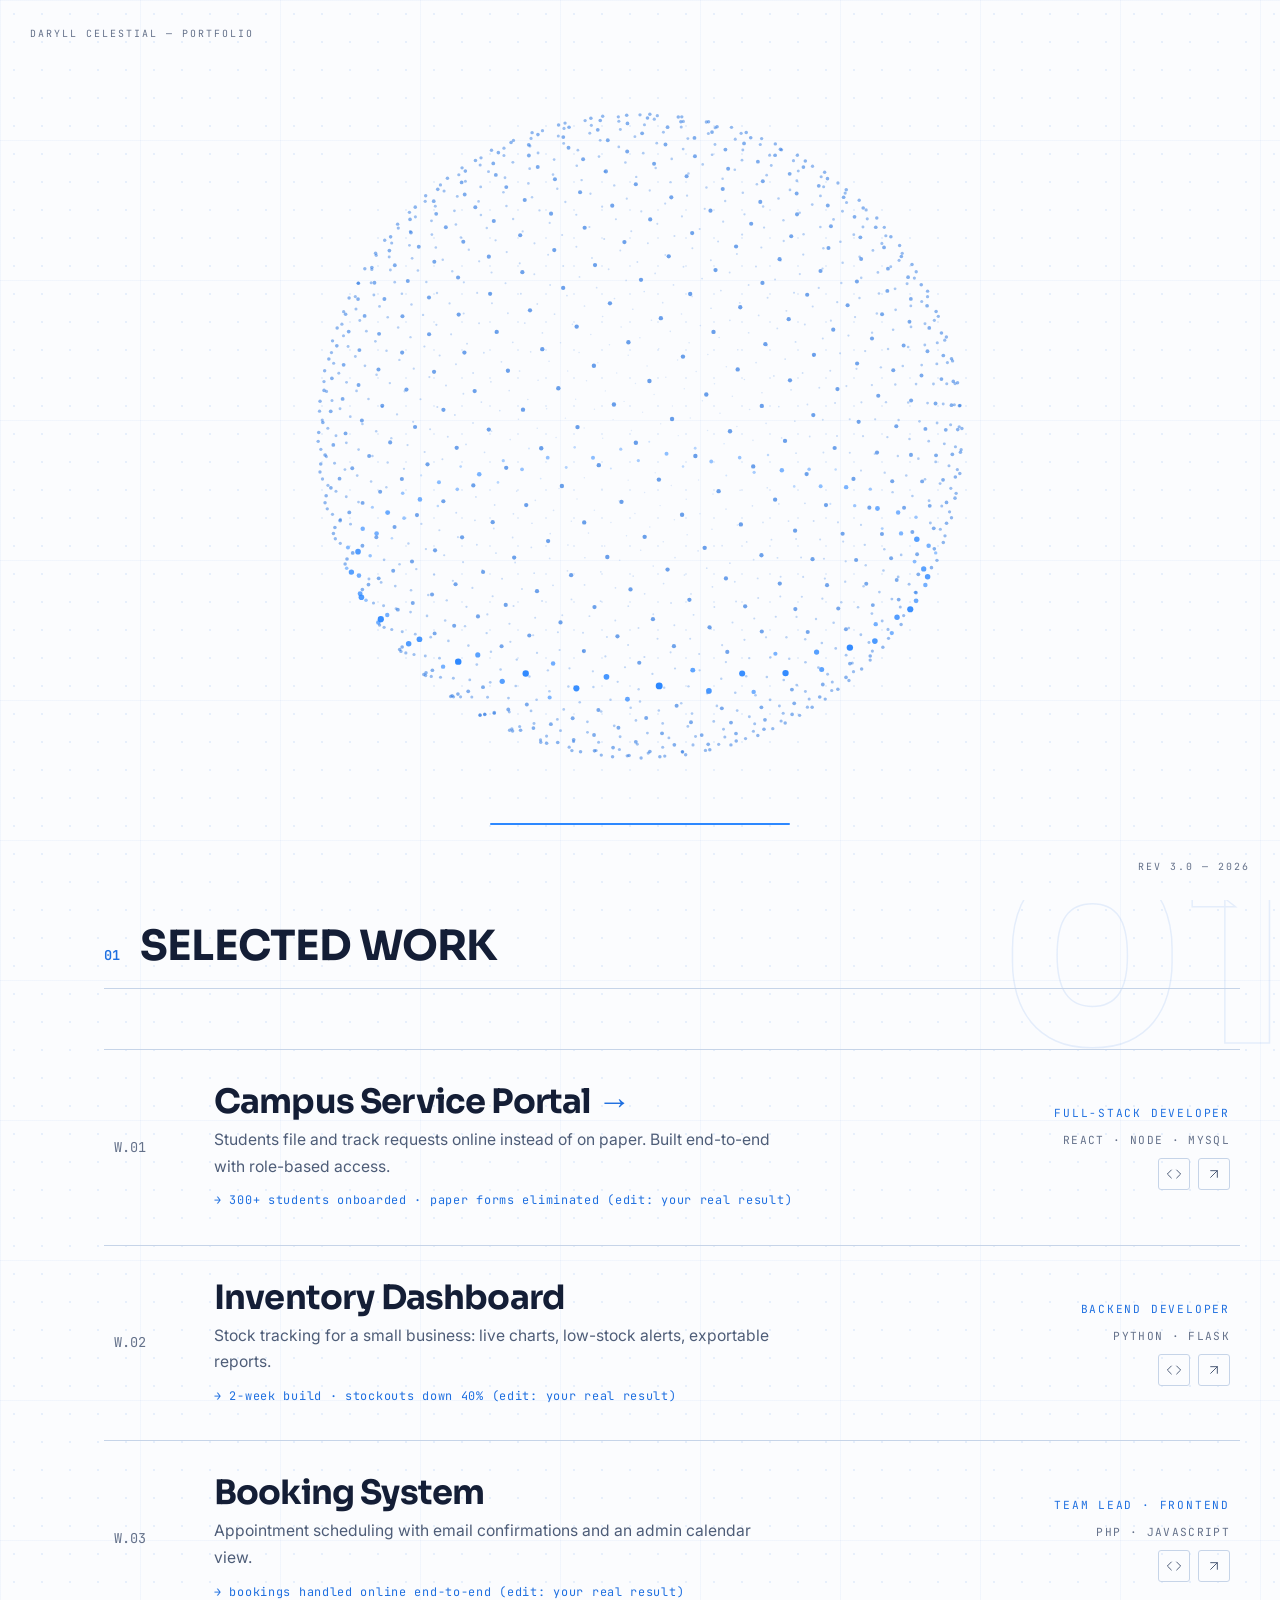
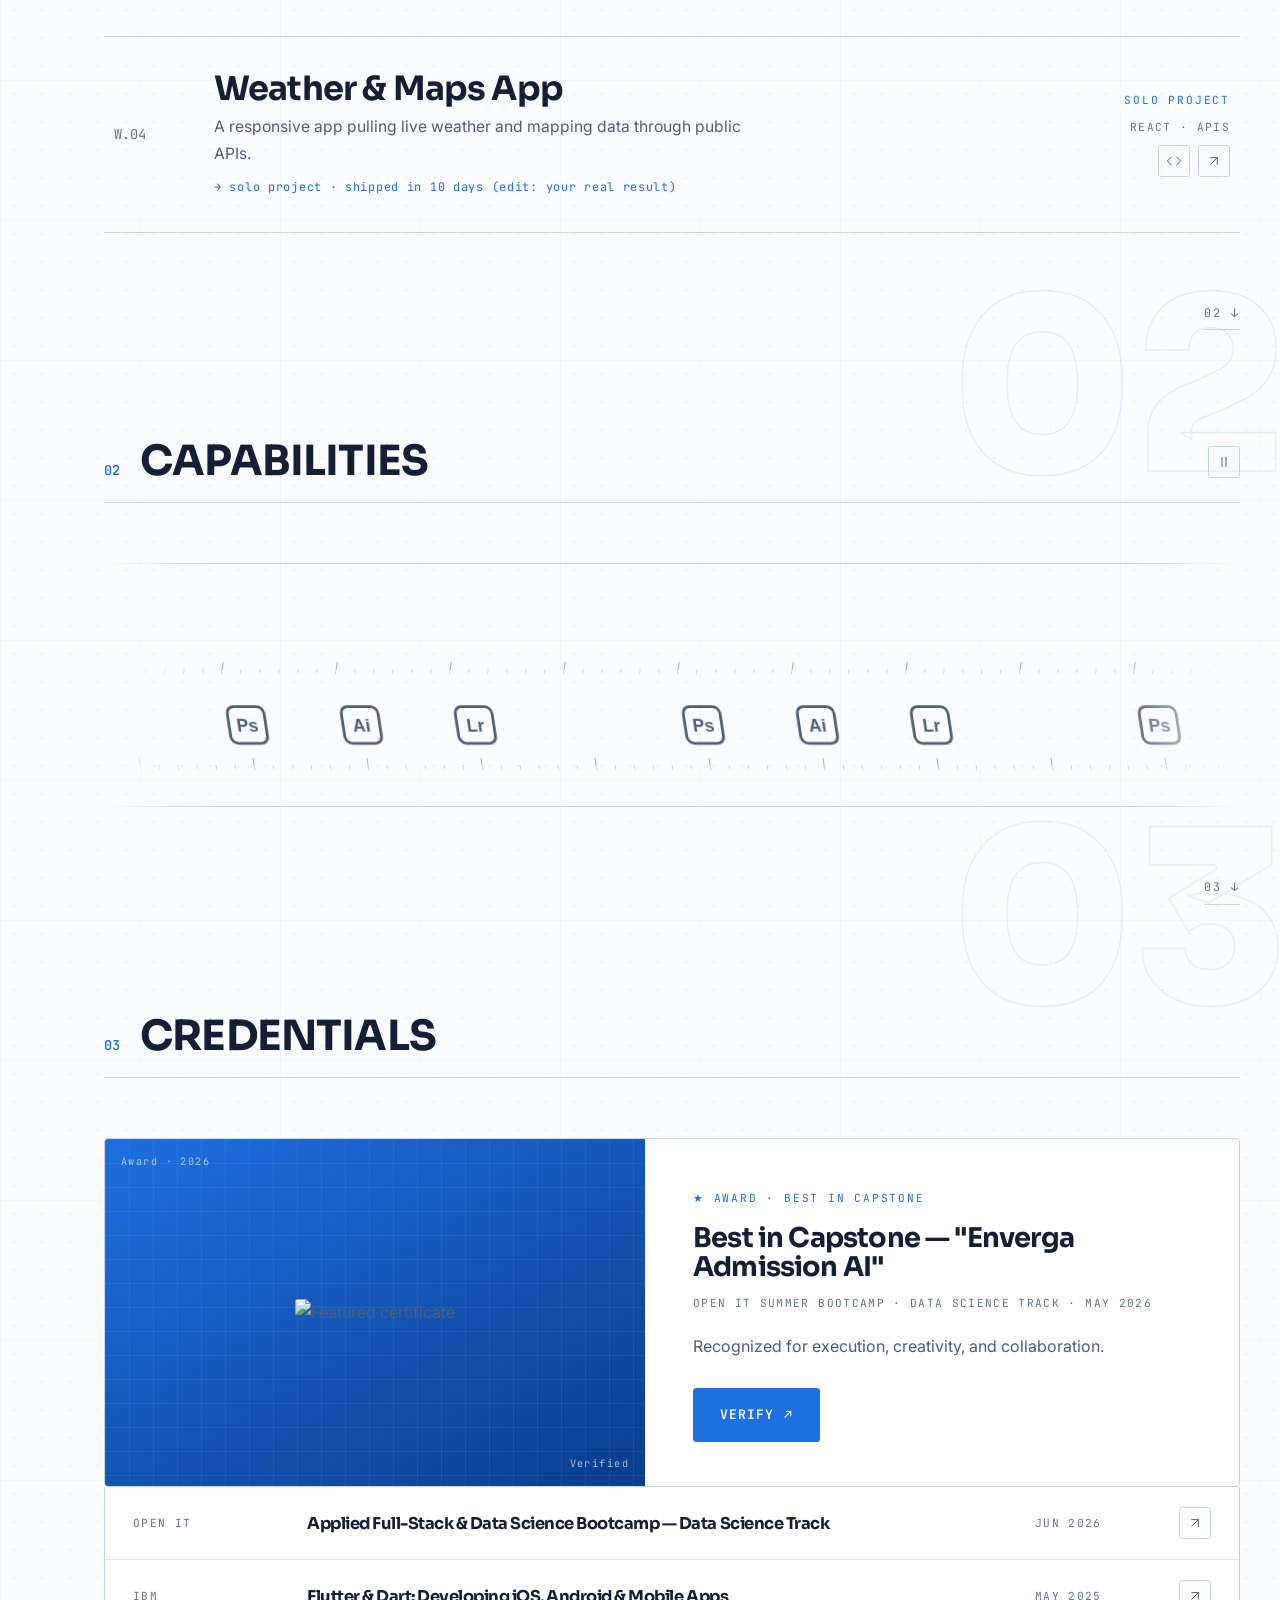
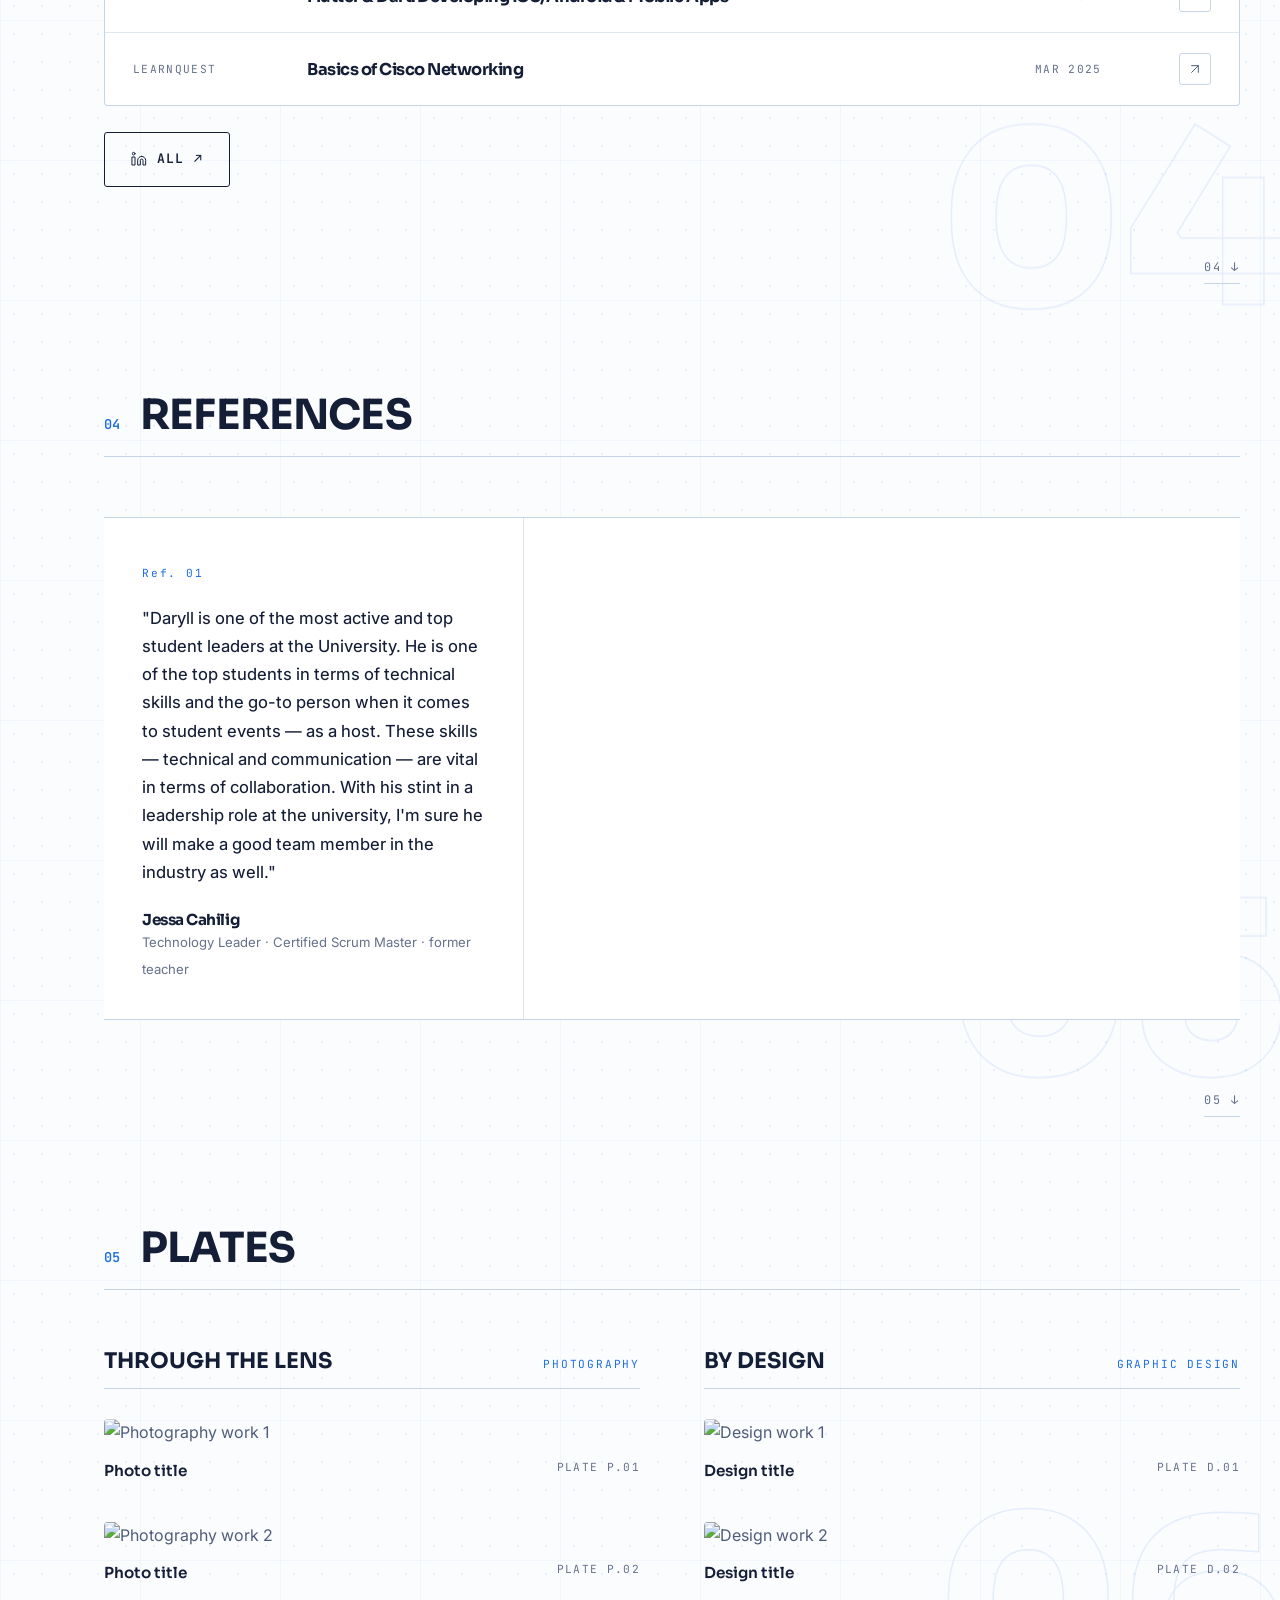
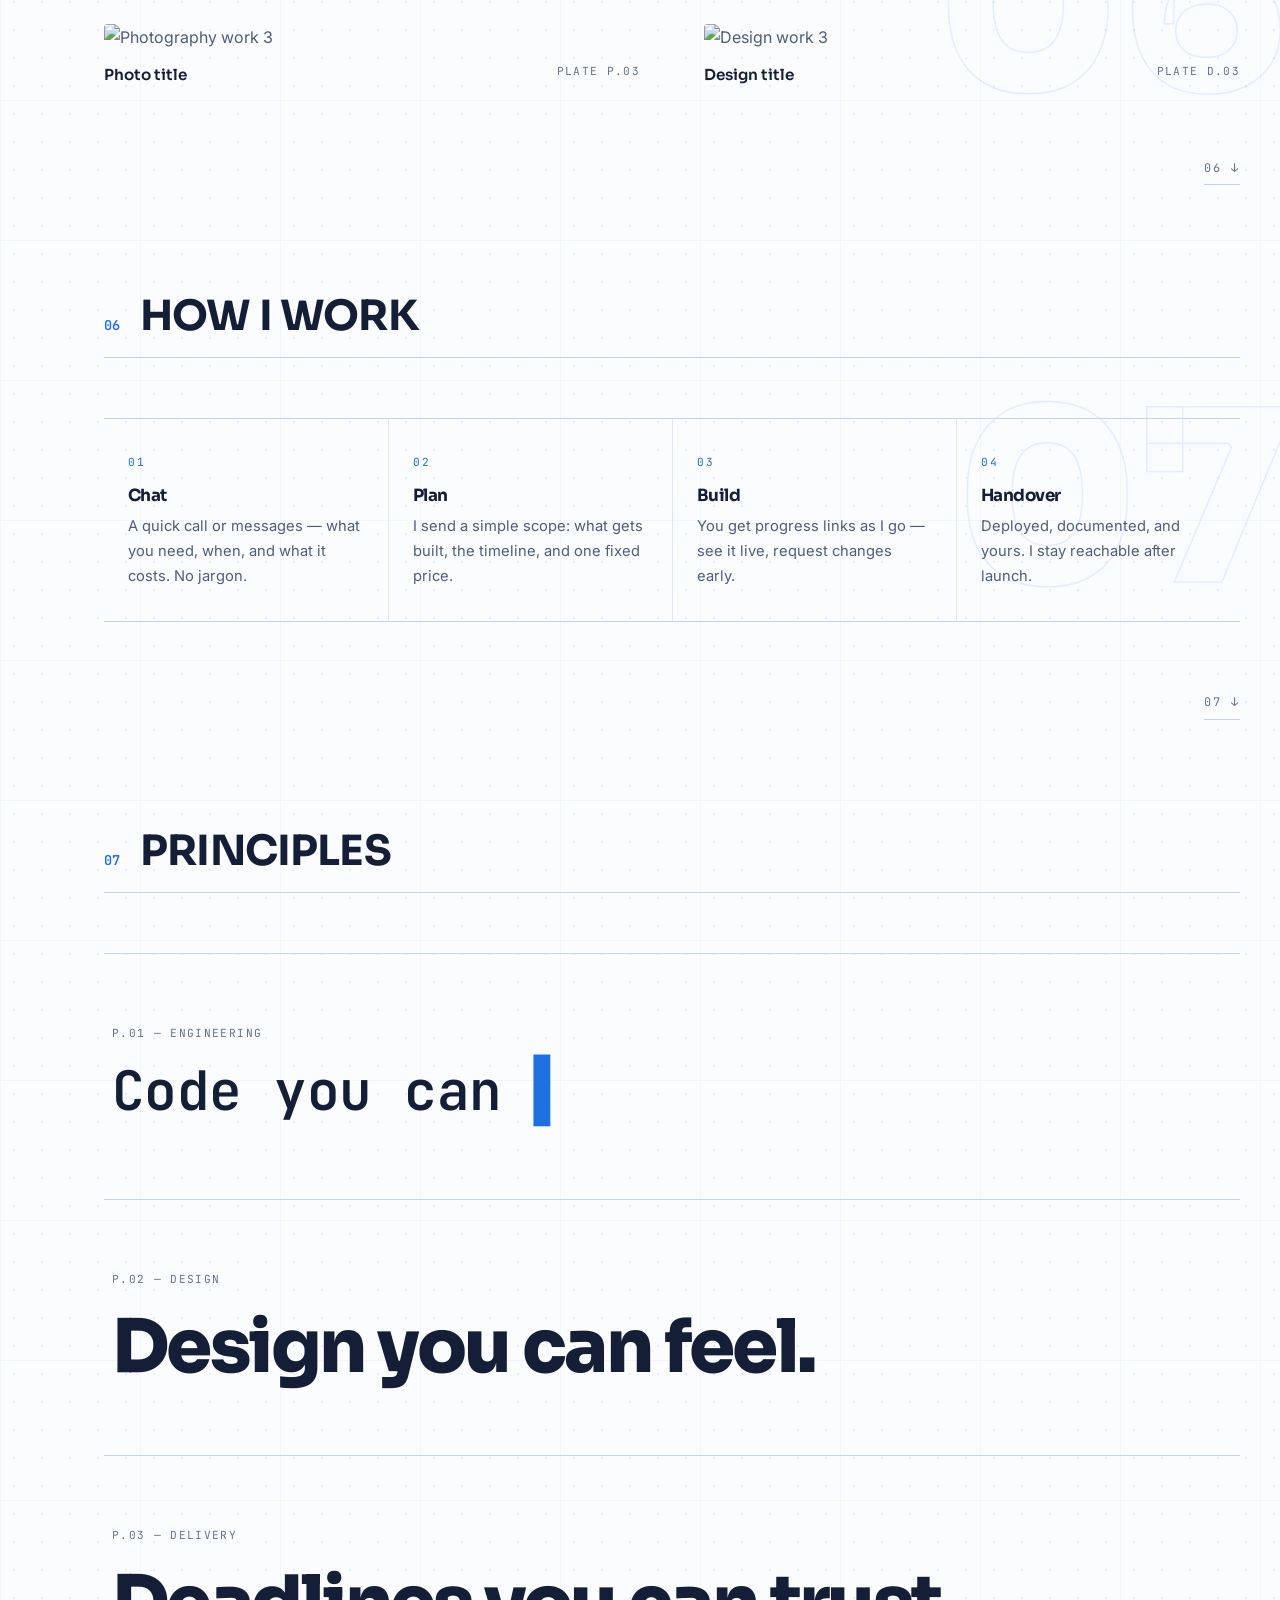
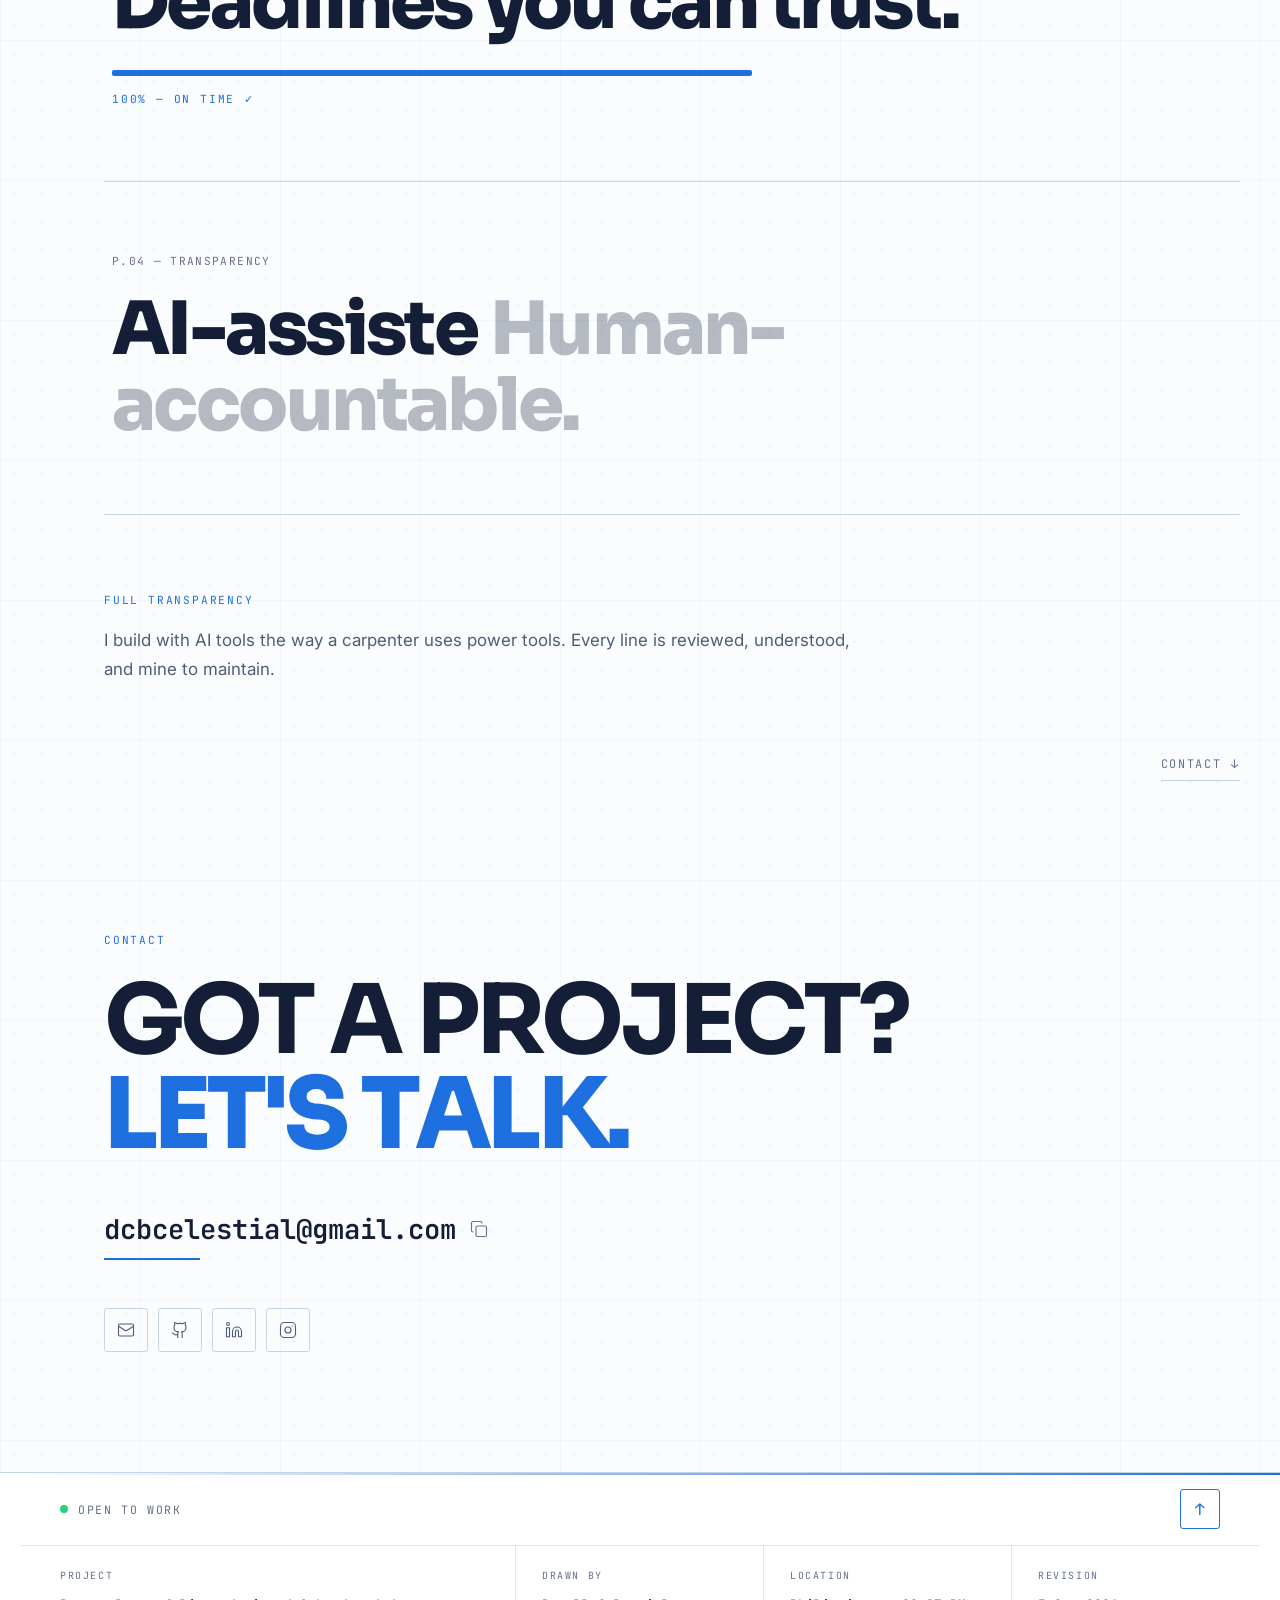
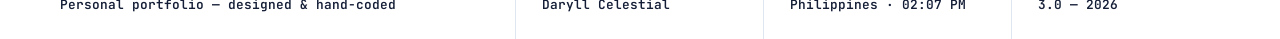
==== commit 5465cba3: "enhanced carrousel (revised)" ====
--- a/index.html
+++ b/index.html
@@ -180,27 +180,19 @@
     linear-gradient(90deg, color-mix(in srgb, var(--azure) 55%, transparent) 0 1px, transparent 1px);
   background-size:var(--pitch) 5px, var(--pitch) 12px; background-position:var(--half) 100%, var(--half) 100%;
   background-repeat:repeat-x; }
-.lane-set li{ display:block; transition:filter .3s; }
-.lane-set li.hot{ filter:drop-shadow(0 0 12px color-mix(in srgb, var(--azure) 55%, transparent)); }
+/* glow: mouse hover, or touch-and-hold on phones (JS adds .hot) */
+.logo-rail{ -webkit-touch-callout:none; -webkit-user-select:none; user-select:none; }
+.lane-set li{ display:block; transition:filter .3s var(--ease), transform .3s var(--ease); }
+.lane-set li.hot{ filter:drop-shadow(0 0 14px color-mix(in srgb, var(--azure) 60%, transparent)); transform:scale(1.15); }
 .lane-set li.hot .brand-i{ color:var(--azure); }
-/* inspection lens: crop marks like the hero portrait; follows the pointer, rests at centre */
-.lens{ --c:var(--azure); position:absolute; top:16px; bottom:12px; left:0; width:132px; margin-left:-66px;
-  z-index:2; pointer-events:none;
-  background:
-    linear-gradient(var(--c),var(--c)) left top/16px 1.5px, linear-gradient(var(--c),var(--c)) left top/1.5px 16px,
-    linear-gradient(var(--c),var(--c)) right top/16px 1.5px, linear-gradient(var(--c),var(--c)) right top/1.5px 16px,
-    linear-gradient(var(--c),var(--c)) left bottom/16px 1.5px, linear-gradient(var(--c),var(--c)) left bottom/1.5px 16px,
-    linear-gradient(var(--c),var(--c)) right bottom/16px 1.5px, linear-gradient(var(--c),var(--c)) right bottom/1.5px 16px;
-  background-repeat:no-repeat; }
-.lens::before{ content:""; position:absolute; left:50%; top:0; bottom:0; width:1px;
-  background:linear-gradient(transparent, color-mix(in srgb, var(--azure) 40%, transparent) 25% 75%, transparent); }
-.lens::after{ content:""; position:absolute; inset:0;
-  background:radial-gradient(closest-side, color-mix(in srgb, var(--azure) 10%, transparent), transparent); }
+@media (hover:hover){
+  .lane-set li:hover{ filter:drop-shadow(0 0 14px color-mix(in srgb, var(--azure) 60%, transparent)); transform:scale(1.15); }
+  .lane-set li:hover .brand-i{ color:var(--azure); }
+}
 /* monochrome logo: the file is a mask, the colour is ours — so it follows light/dark */
 .brand-i{ display:block; width:42px; height:42px; background:currentColor; color:var(--slate);
   -webkit-mask:var(--src) center/contain no-repeat; mask:var(--src) center/contain no-repeat;
   transition:color .25s; }
-.brand-i:hover{ color:var(--azure); }
 /* Adobe marks aren't on the icon CDN: drawn as outline app tiles */
 .bi-ps{ --src:url("data:image/svg+xml,%3Csvg xmlns='http://www.w3.org/2000/svg' viewBox='0 0 24 24'%3E%3Crect x='1.5' y='1.5' width='21' height='21' rx='4' fill='none' stroke='%23000' stroke-width='1.6'/%3E%3Ctext x='12' y='16' text-anchor='middle' font-family='Arial,Helvetica,sans-serif' font-weight='700' font-size='10'%3EPs%3C/text%3E%3C/svg%3E"); }
 .bi-ai{ --src:url("data:image/svg+xml,%3Csvg xmlns='http://www.w3.org/2000/svg' viewBox='0 0 24 24'%3E%3Crect x='1.5' y='1.5' width='21' height='21' rx='4' fill='none' stroke='%23000' stroke-width='1.6'/%3E%3Ctext x='12' y='16' text-anchor='middle' font-family='Arial,Helvetica,sans-serif' font-weight='700' font-size='10'%3EAi%3C/text%3E%3C/svg%3E"); }
@@ -216,7 +208,7 @@
   .lane-track{ width:auto; justify-content:center; }
   .lane-set{ flex-wrap:wrap; justify-content:center; padding:0 20px; gap:40px 56px; }
   .lane-set{ background:none; }
-  .lane-set[aria-hidden="true"], .lane-set li[aria-hidden="true"], #capPause, .lens{ display:none; }
+  .lane-set[aria-hidden="true"], .lane-set li[aria-hidden="true"], #capPause{ display:none; }
 }
 
 /* 03 CREDENTIALS — featured document + ledger table */
@@ -984,7 +976,6 @@
       <button class="ic sm right" id="capPause" type="button" aria-pressed="false" aria-label="Pause logos" title="Pause"><svg class="i pz" viewBox="0 0 24 24" aria-hidden="true" fill="none" stroke="currentColor" stroke-width="1.5" stroke-linecap="round"><path d="M9 5v14"/><path d="M15 5v14"/></svg><svg class="i pl" viewBox="0 0 24 24" aria-hidden="true" fill="none" stroke="currentColor" stroke-width="1.5" stroke-linejoin="round"><path d="M7 4.5v15l12-7.5z"/></svg></button></div>
     <!-- LOGOS: one <li> per tool. Logo files come from cdn.simpleicons.org/<name> -->
     <div class="logo-rail reveal" id="capRail">
-      <span class="lens" aria-hidden="true"></span>
       <div class="lane-track">
         <ul class="lane-set" aria-label="Development">
           <li><span class="brand-i" role="img" aria-label="JavaScript" title="JavaScript" style="--src:url(https://cdn.simpleicons.org/javascript)"></span></li>
@@ -1606,7 +1597,7 @@
 }, { threshold:.1 });
 document.querySelectorAll('.reveal').forEach(el => io.observe(el));
 
-// ===== 02 capabilities: logo carousel with an inspection lens =====
+// ===== 02 capabilities: logo carousel =====
 // Each lane is filled past the rail width, then duplicated once so it can loop seamlessly.
 // Copies are aria-hidden: screen readers hear each logo once.
 const capRail = document.getElementById('capRail');
@@ -1627,46 +1618,43 @@
     capPause.title = paused ? 'Play' : 'Pause';
   });
 
+  // phones: touch-and-hold a logo to make it glow (mouse uses CSS :hover)
+  let held = null;
+  const release = () => { if (held){ held.classList.remove('hot'); held = null; } };
+  capRail.addEventListener('pointerdown', e => {
+    if (e.pointerType === 'mouse') return;
+    release();
+    const li = e.target.closest('.lane-set li');
+    if (li){ held = li; li.classList.add('hot'); }
+  });
+  ['pointerup', 'pointercancel'].forEach(t => addEventListener(t, release));
+  capRail.addEventListener('contextmenu', e => { if (held) e.preventDefault(); }); // no long-press menu
+
   if (!reduce){
-    const lens = capRail.querySelector('.lens');
-    // lane state: x offset, travel direction, base speed (px/s), item centres in rail coordinates
-    const lanes = tracks.map((t, i) => ({ t, dir: t.classList.contains('rev') ? 1 : -1, base: i ? 30 : 38, x: 0, w: 0, items: [] }));
+    // lane state: x offset, travel direction, base speed (px/s), width of one set
+    const lanes = tracks.map((t, i) => ({ t, dir: t.classList.contains('rev') ? 1 : -1, base: i ? 30 : 38, x: 0, w: 0 }));
     const measure = () => lanes.forEach(L => {
       L.w = L.t.querySelector('.lane-set').offsetWidth;
-      L.items = [...L.t.querySelectorAll('li')].map(li => ({ li, c: li.offsetLeft + li.offsetWidth / 2, hot: false }));
       if (L.dir > 0 && L.x === 0) L.x = -L.w;
     });
     measure(); addEventListener('resize', measure);
 
-    // scrolling speeds the lanes up (scroll up reverses them); the lens follows the pointer
-    let boost = 0, lastY = scrollY, lensX = null, lensTarget = null, last = 0, running = false, spun = false;
+    // scrolling speeds the lanes up and leans them (scroll up reverses them)
+    let boost = 0, lastY = scrollY, last = 0, running = false, spun = false;
     addEventListener('scroll', () => {
       boost = Math.max(-1, Math.min(1, boost + (scrollY - lastY) * .004)); lastY = scrollY;
     }, { passive:true });
-    capRail.addEventListener('pointermove', e => { lensTarget = e.clientX - capRail.getBoundingClientRect().left; });
-    capRail.addEventListener('pointerleave', () => { lensTarget = null; });
 
     const frame = now => {
       if (!running) return;
       const dt = last ? Math.min(.05, (now - last) / 1000) : 0; last = now;
-      const W = capRail.clientWidth, paused = capRail.classList.contains('paused');
+      const paused = capRail.classList.contains('paused');
       boost *= Math.pow(.9, dt * 60);
-      const target = lensTarget ?? W / 2;
-      lensX = lensX === null ? target : lensX + (target - lensX) * Math.min(1, dt * 9);
-      lens.style.transform = `translateX(${lensX}px)`;
       const skew = Math.max(-9, Math.min(9, boost * 12));
       lanes.forEach(L => {
         if (!paused) L.x += L.dir * L.base * (1 + boost * 8) * dt;
         if (L.x <= -L.w) L.x += L.w; else if (L.x > 0) L.x -= L.w;
         L.t.style.transform = `translate3d(${L.x}px,0,0) skewX(${skew * L.dir}deg)`;
-        L.items.forEach(it => {
-          const f = Math.max(0, 1 - Math.abs(it.c + L.x - lensX) / 190);
-          const e = f * f * (3 - 2 * f); // smoothstep: logos swell as they cross the lens
-          it.li.style.transform = `scale(${1 + e * .5})`;
-          it.li.style.opacity = .42 + e * .58;
-          const hot = f > .55;
-          if (hot !== it.hot){ it.hot = hot; it.li.classList.toggle('hot', hot); }
-        });
       });
       requestAnimationFrame(frame);
     };
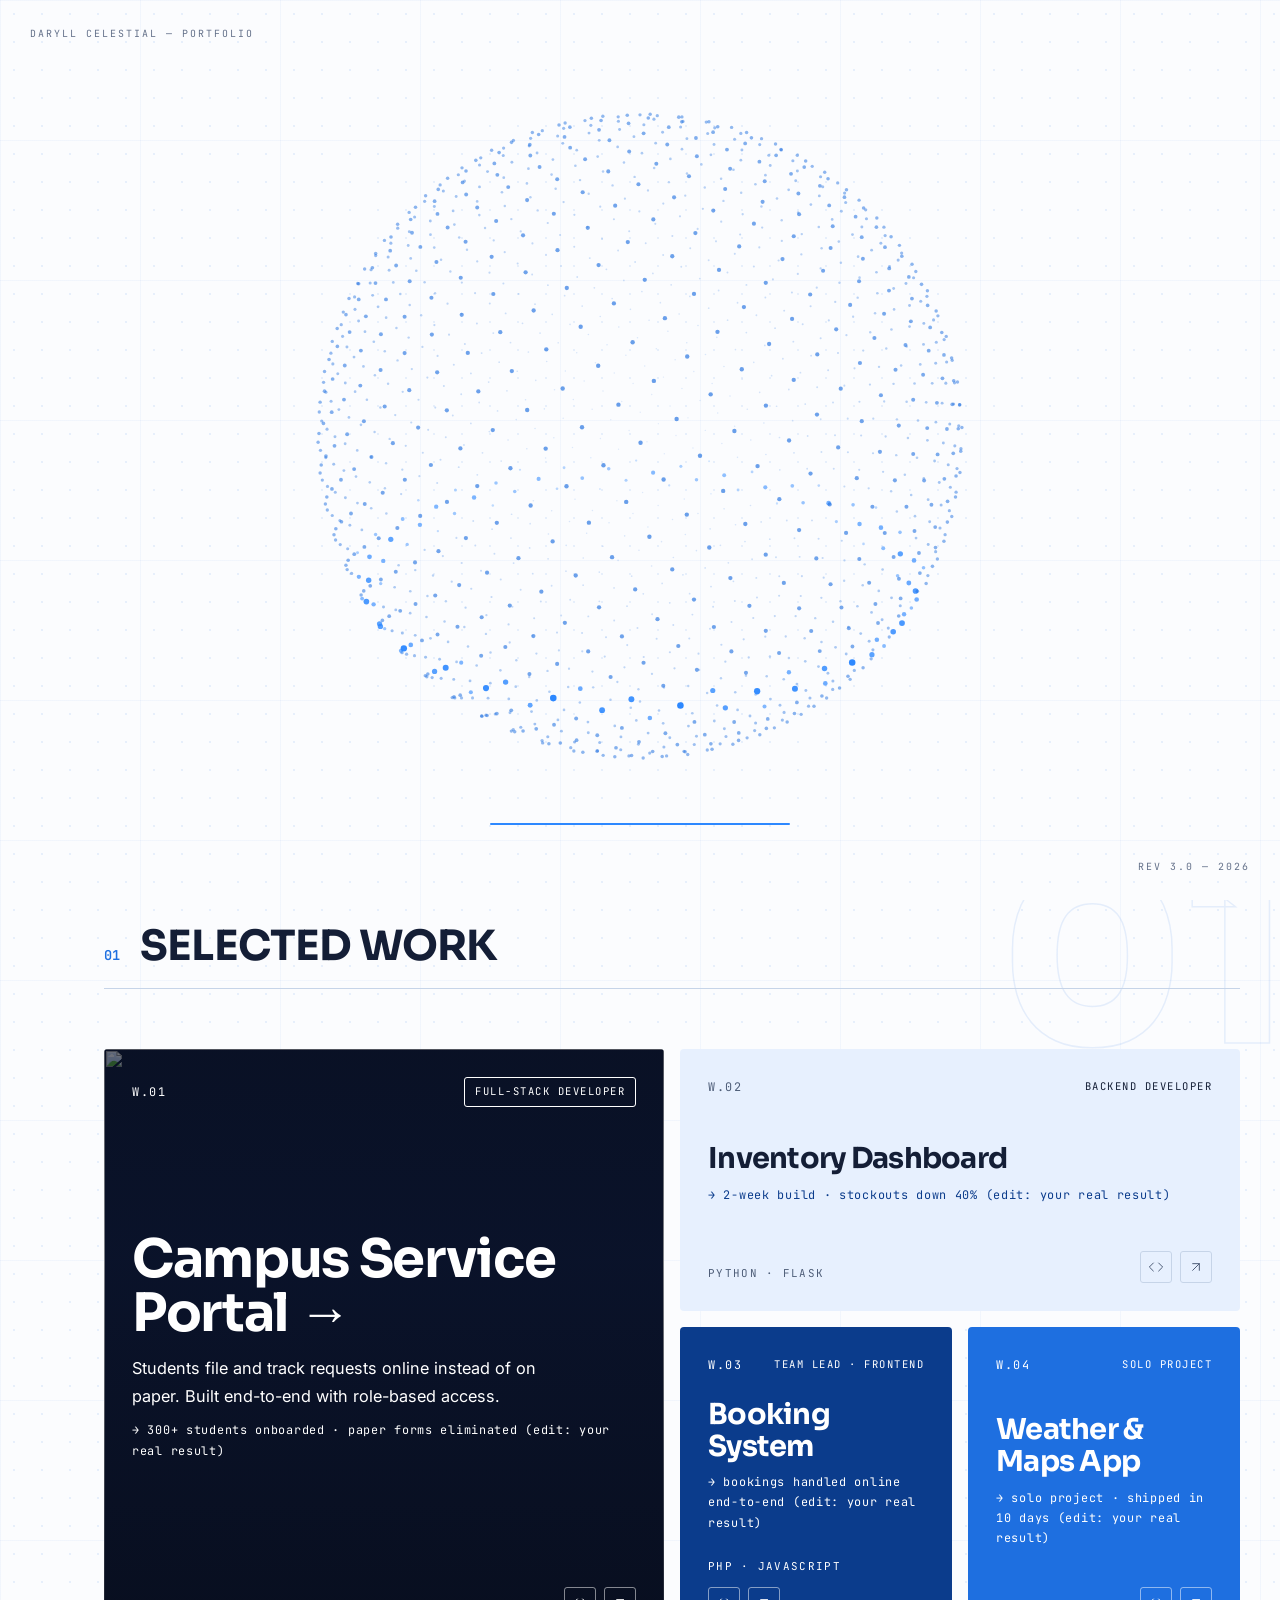
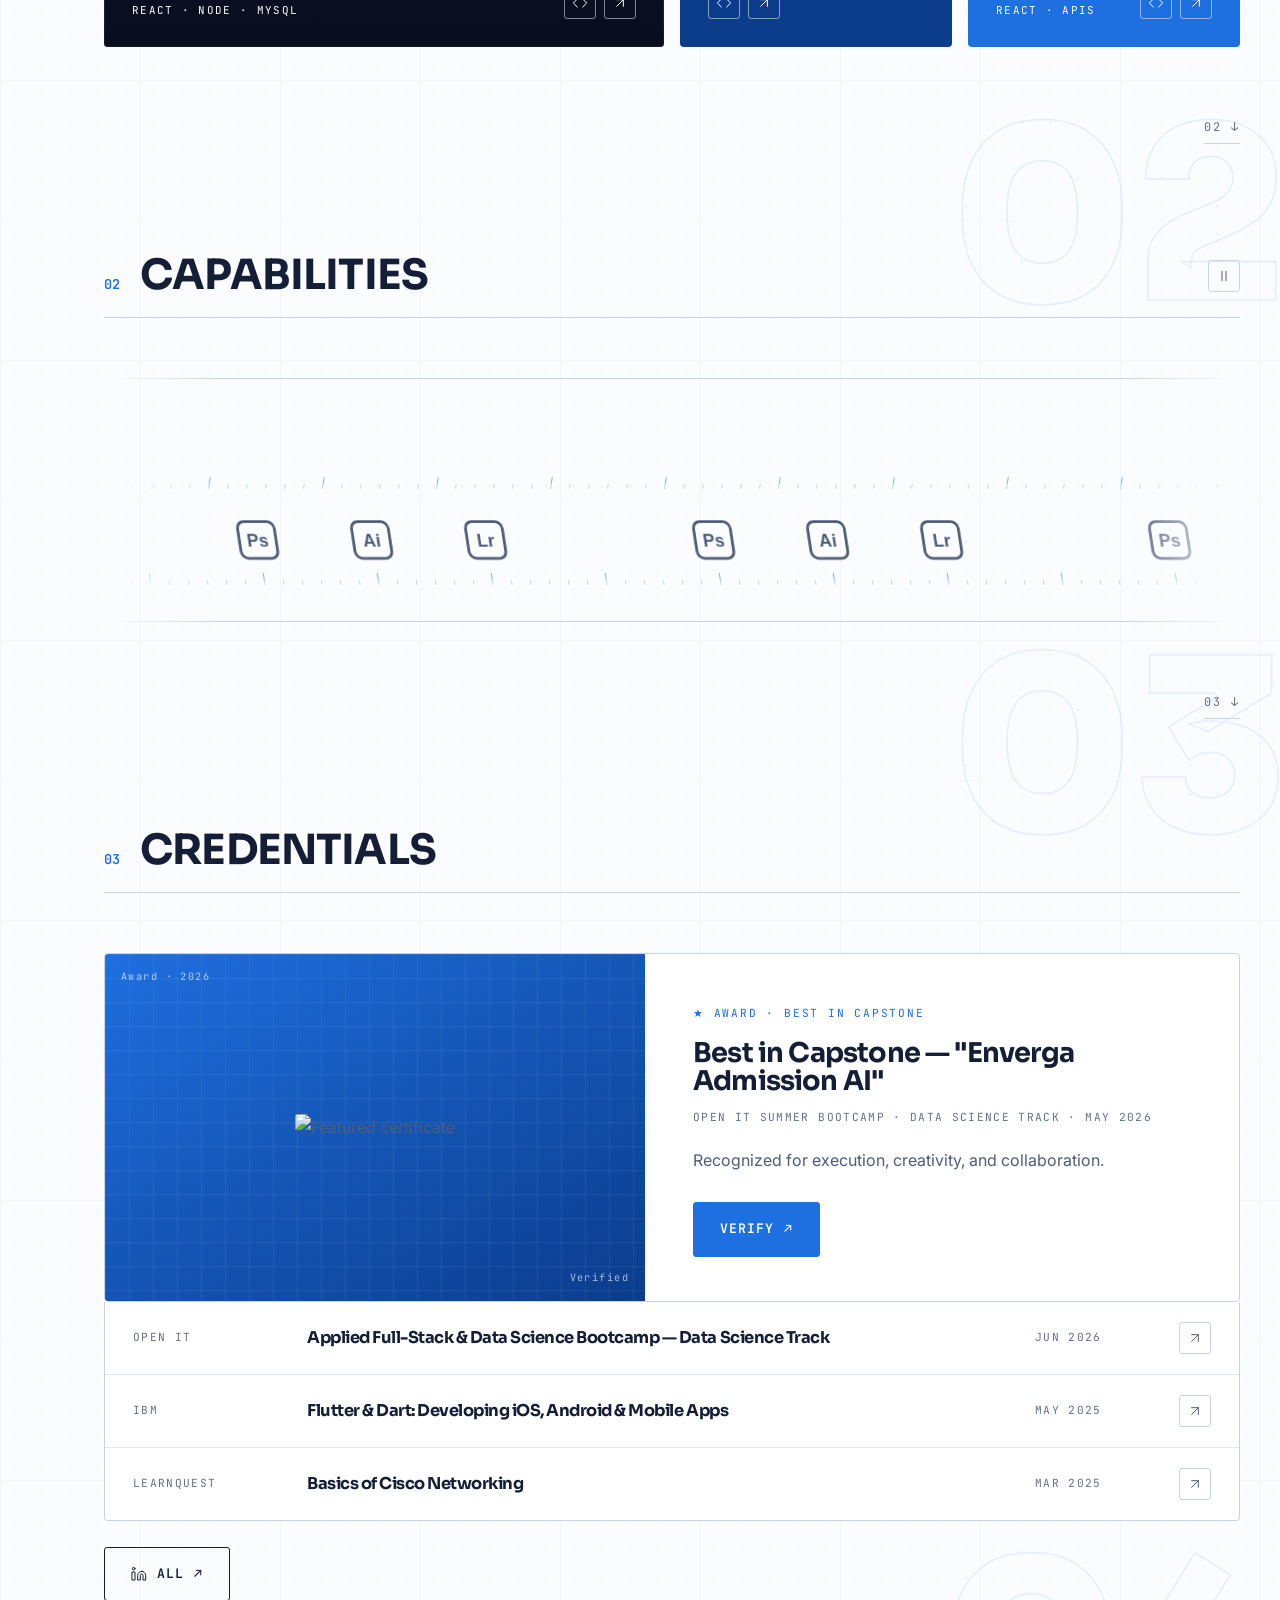
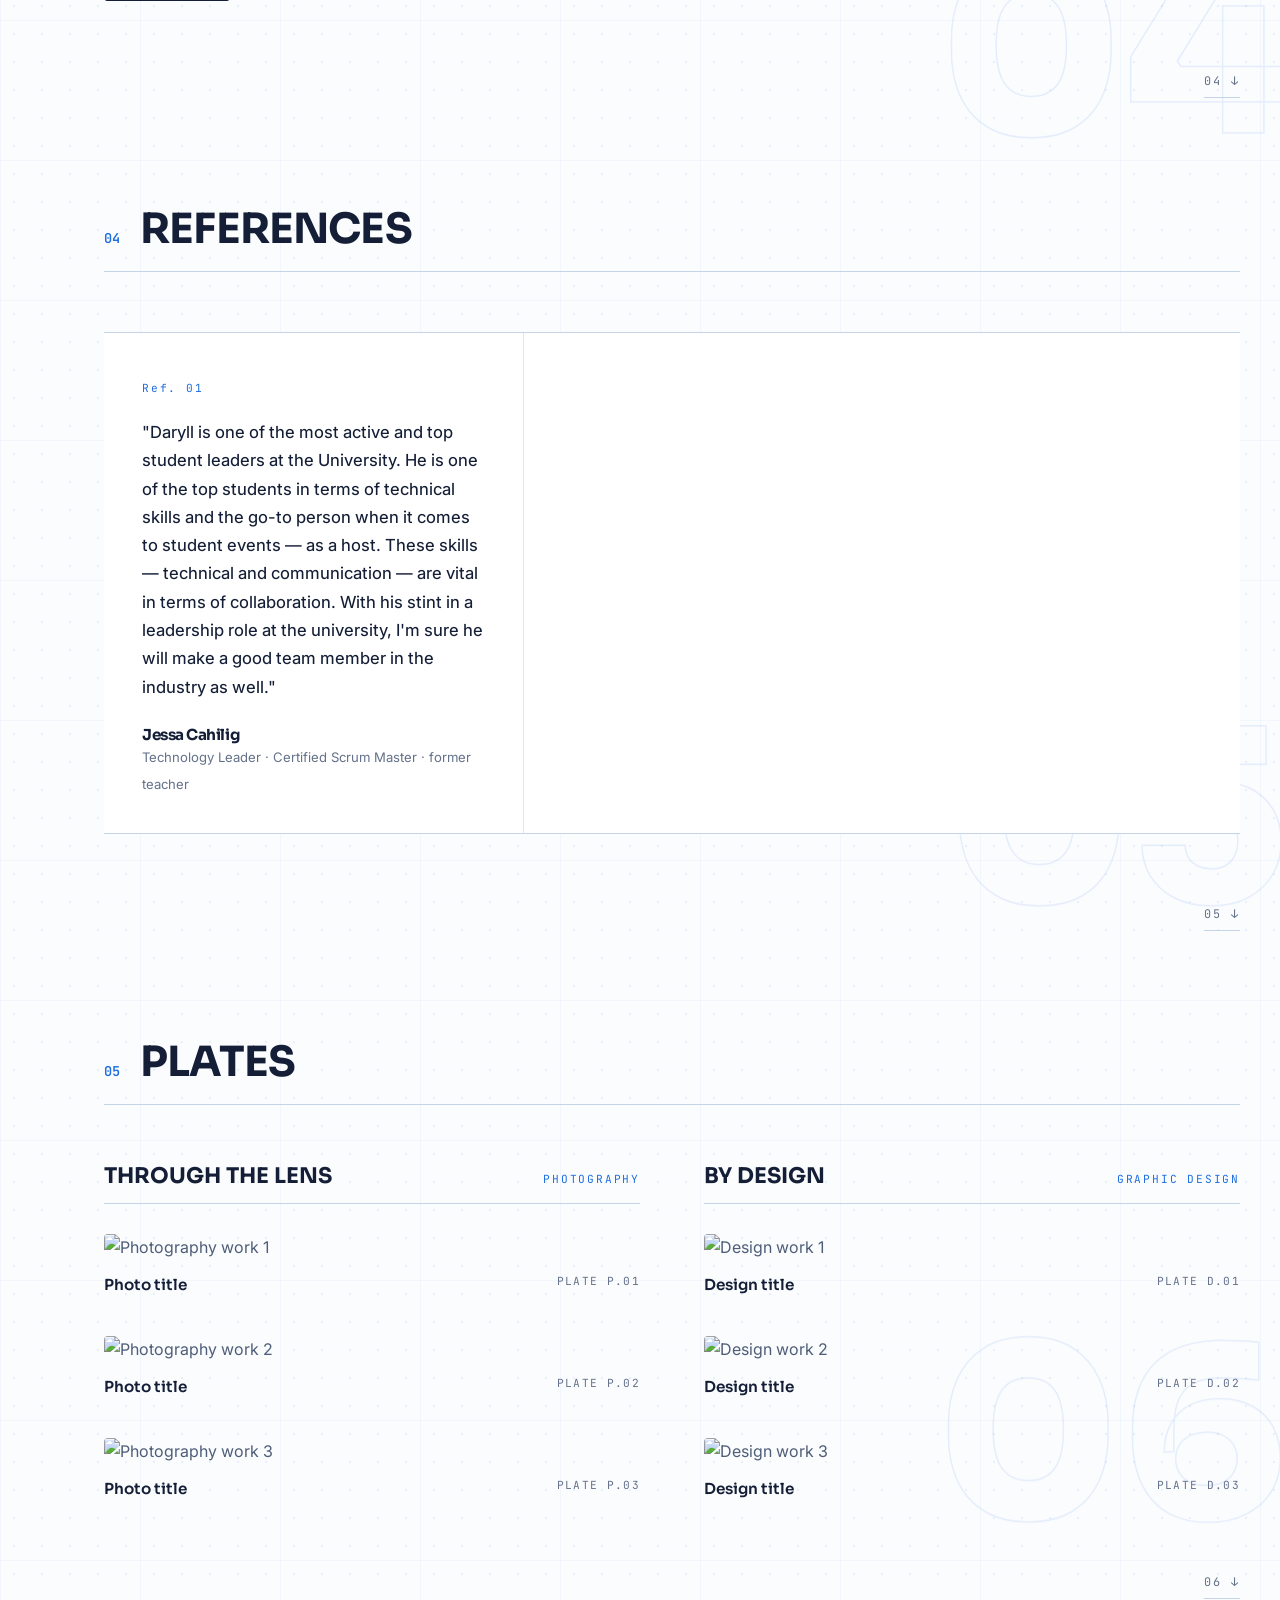
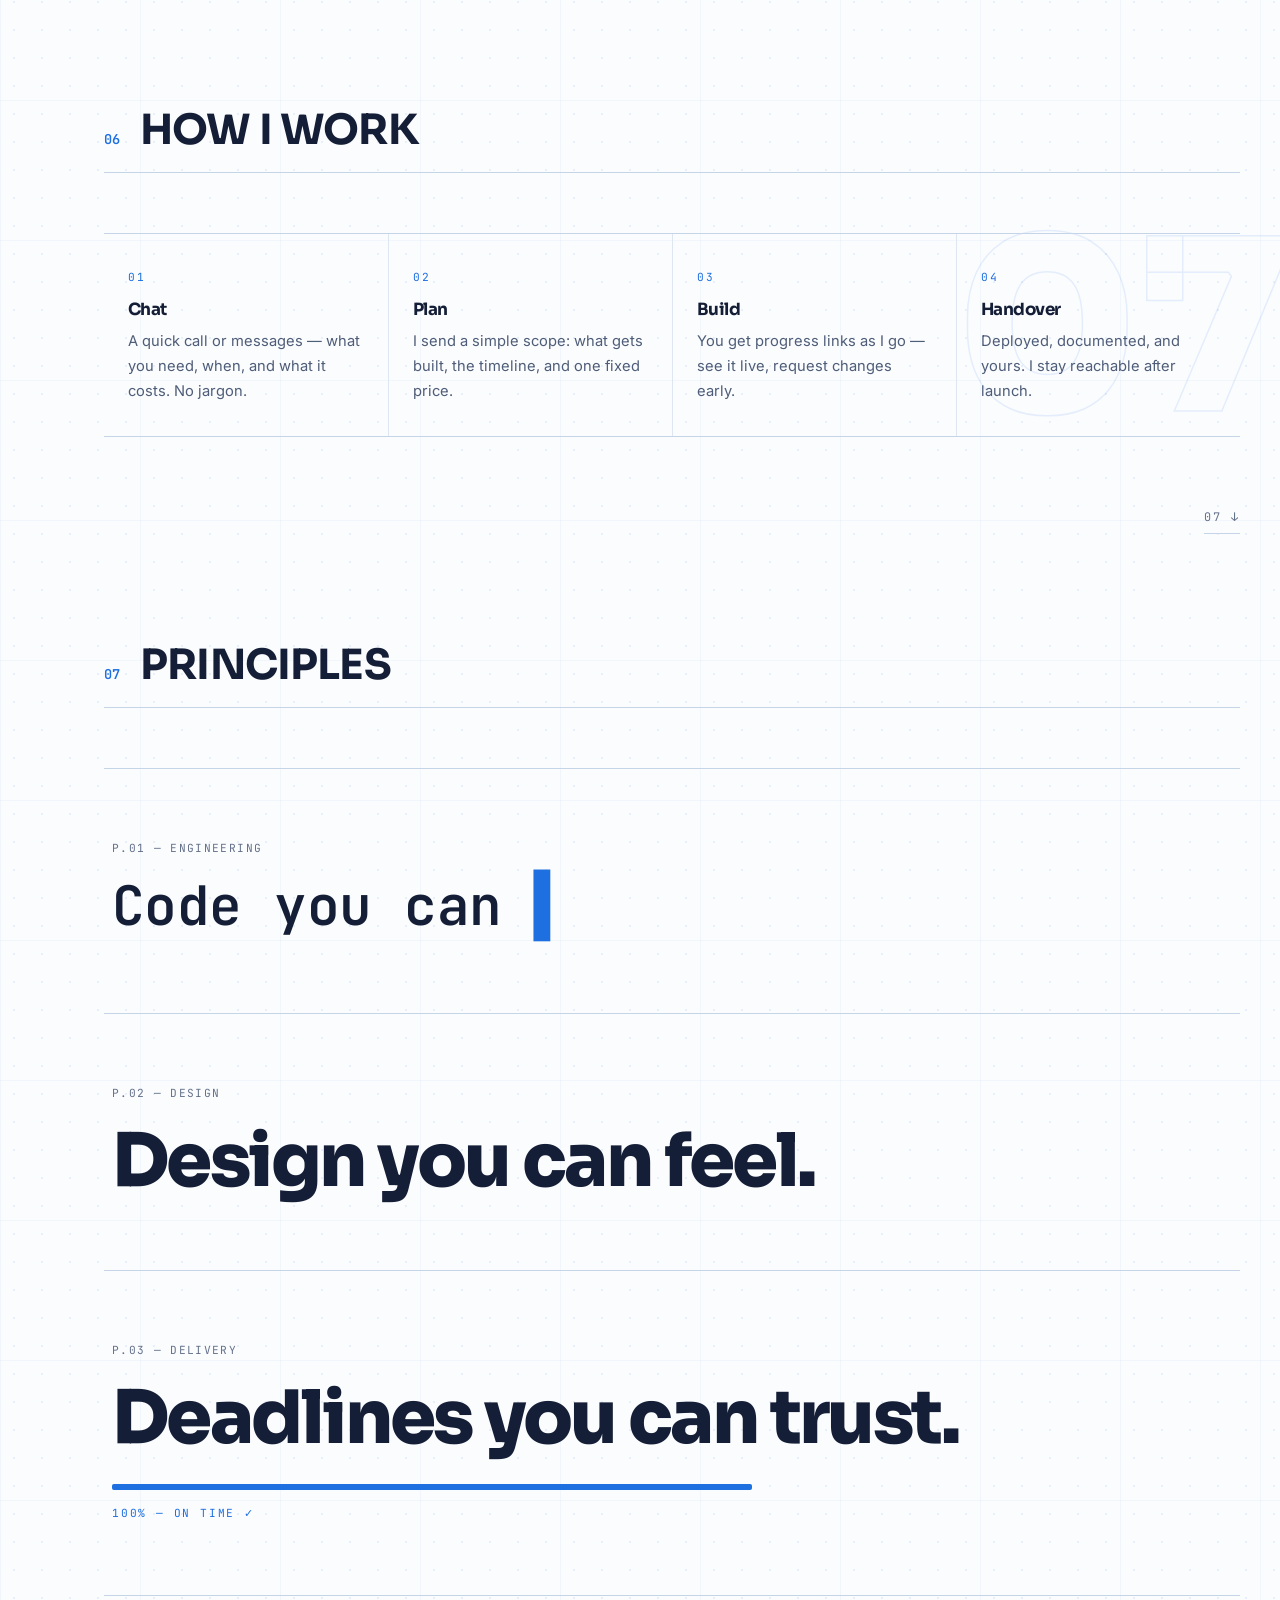
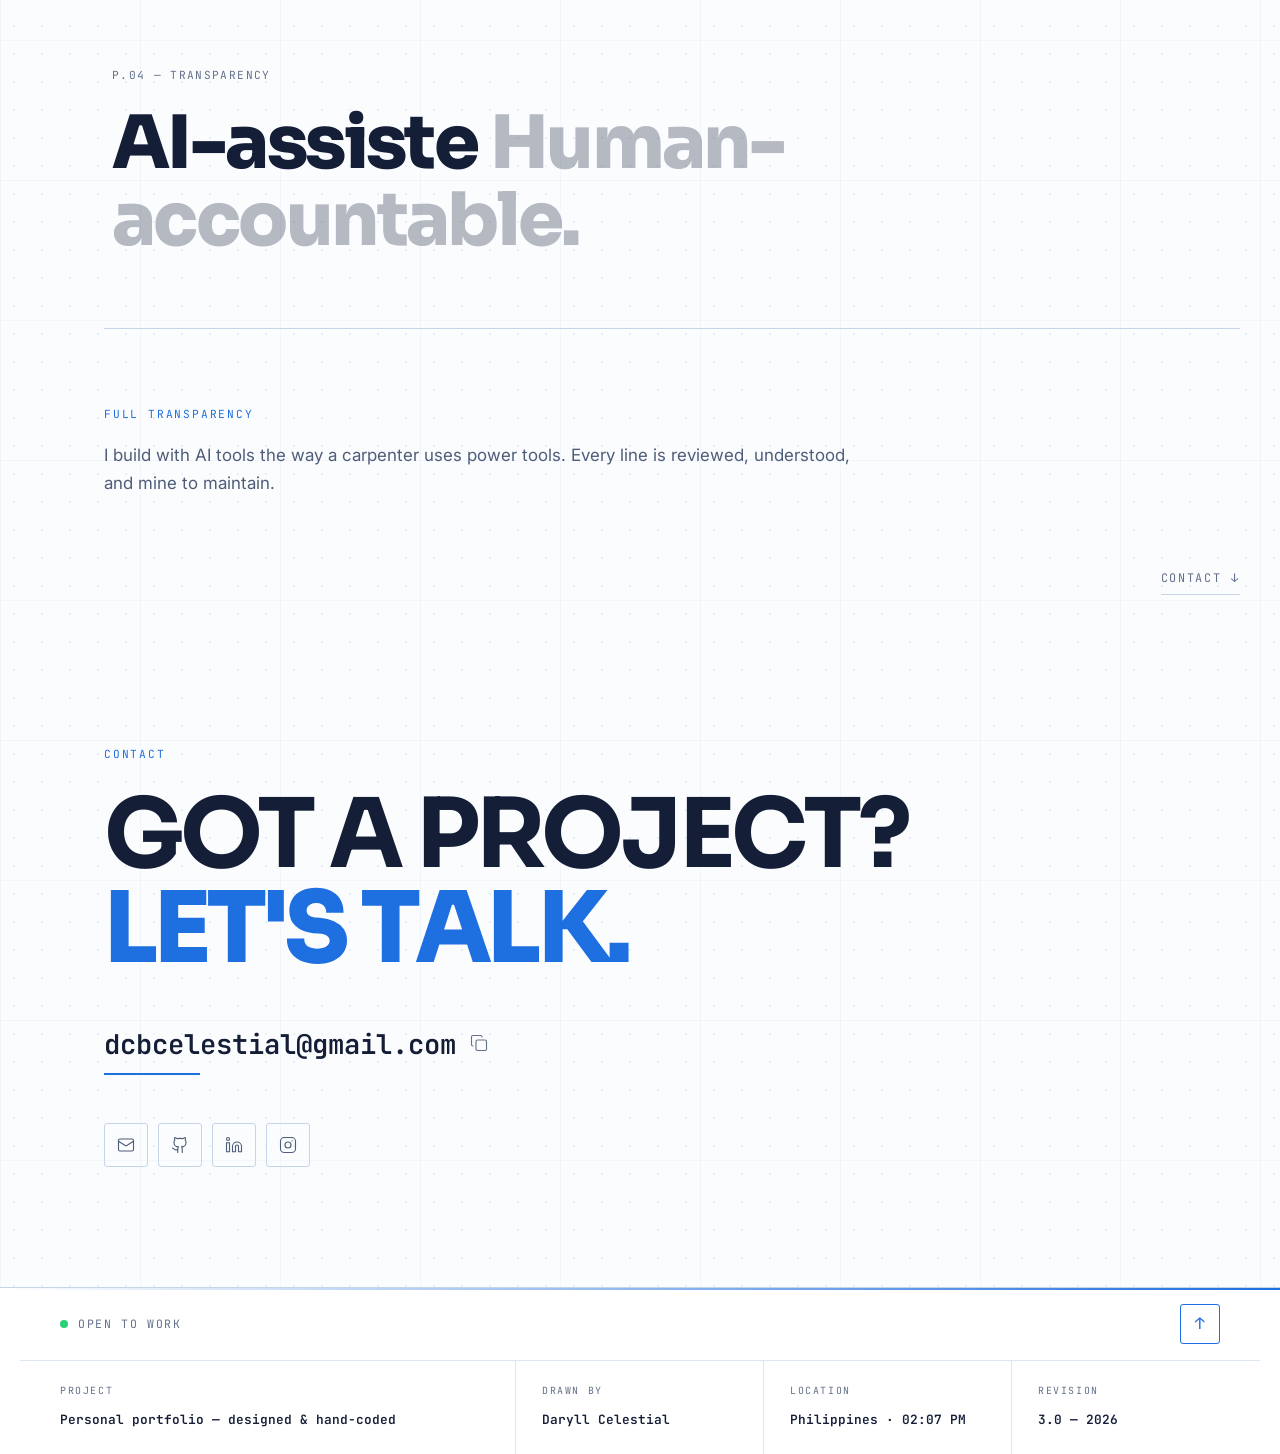
==== commit 168ead78: "Bento Selected work showcase" ====
--- a/index.html
+++ b/index.html
@@ -235,28 +235,49 @@
 .cred-row h4{ font-size:1.02rem; line-height:1.3; }
 .cred-more{ margin-top:26px; }
 
-/* 04 WORK — the index. Rows, not cards. Cursor preview. */
-.workhead-hint{ margin-left:auto; }
-.works{ border-top:1px solid var(--line-strong); }
-.work-row{ display:grid; grid-template-columns:72px 1fr auto; gap:28px; align-items:center;
-  padding:34px 10px; border-bottom:1px solid var(--line-strong); position:relative;
-  transition:background .3s, padding-left .35s var(--ease); }
-.work-row:hover{ background:linear-gradient(90deg, rgba(30,111,224,.05), transparent 60%); padding-left:22px; }
-.work-row .num{ font-family:'JetBrains Mono'; font-size:.85rem; color:var(--mist); transition:color .3s; }
-.work-row:hover .num{ color:var(--azure); }
-.work-row h3{ font-size:clamp(1.4rem,3vw,2.1rem); letter-spacing:-.025em; transition:color .3s; }
-.work-row:hover h3{ color:var(--azure-ink); }
-.work-row .desc{ margin-top:8px; max-width:560px; font-size:.98rem; }
-.work-row .side{ text-align:right; display:flex; flex-direction:column; gap:8px; align-items:flex-end; }
+/* 01 WORK — bento: one hero tile (the project with a case study), one wide, two small.
+   One gap, one radius, no tile borders: tiles separate by fill, and no two neighbours share a fill. */
+.works{ display:grid; grid-template-columns:repeat(4,1fr); grid-template-rows:repeat(2,minmax(262px,auto)); gap:16px; }
+.work-row{ --mark:#fff; position:relative; isolation:isolate; overflow:hidden; display:flex; flex-direction:column;
+  justify-content:space-between; gap:24px; padding:28px; border-radius:4px; color:#fff; }
+.work-row.w-hero{ grid-column:1 / 3; grid-row:1 / 3; min-height:540px; background:#0B1530; }
+.work-row.w-wide{ --mark:var(--azure); grid-column:3 / 5; background:var(--azure-soft); color:var(--ink); }
+.work-row.w-dark{ background:#0B3C8C; }
+.work-row.w-blue{ background:#1E6FE0; }
+/* hover: the site's crop marks draw in at the tile corners (no shadows, no borders) */
+.work-row::before,.work-row::after{ content:""; position:absolute; width:12px; height:12px; opacity:0; z-index:2; pointer-events:none;
+  transition:width .35s var(--ease), height .35s var(--ease), opacity .25s; }
+.work-row::before{ top:12px; left:12px; border-top:1.5px solid var(--mark); border-left:1.5px solid var(--mark); }
+.work-row::after{ bottom:12px; right:12px; border-bottom:1.5px solid var(--mark); border-right:1.5px solid var(--mark); }
+.work-row:hover::before,.work-row:hover::after,.work-row:focus-within::before,.work-row:focus-within::after{ width:24px; height:24px; opacity:1; }
+.w-top{ display:flex; justify-content:space-between; align-items:center; gap:12px; flex-wrap:wrap; }
+.work-row .num{ font-family:'JetBrains Mono'; font-size:.74rem; letter-spacing:.14em; }
+.w-role{ font-family:'JetBrains Mono'; font-size:.66rem; letter-spacing:.14em; text-transform:uppercase; }
+.w-hero .w-role{ border:1px solid #fff; border-radius:3px; padding:5px 10px; } /* the one sticker pill */
+.work-row h3{ color:inherit; font-size:clamp(1.35rem,2.3vw,1.8rem); line-height:1.1; letter-spacing:-.025em; text-wrap:balance; }
+.w-hero h3{ font-size:clamp(2rem,4.2vw,3.3rem); line-height:1.02; }
+.work-row h3 a::after{ content:" →" / ""; }
+.w-hero h3 a::before{ content:""; position:absolute; inset:0; z-index:0; } /* whole hero tile opens the case study */
+.work-row .desc{ margin-top:14px; max-width:440px; font-size:1.02rem; color:#fff; text-wrap:pretty; }
+.w-foot{ position:relative; z-index:1; display:flex; justify-content:space-between; align-items:flex-end; gap:12px; flex-wrap:wrap; }
+.w-stack{ font-family:'JetBrains Mono'; font-size:.68rem; letter-spacing:.12em; text-transform:uppercase; }
 .work-row .links{ display:flex; gap:8px; }
-.work-row h3 a::after{ content:" →" / ""; color:var(--azure); }
-/* floating preview that follows the cursor (pointer devices only) */
-#preview{ position:fixed; z-index:30; width:300px; aspect-ratio:16/10; border-radius:4px; overflow:hidden;
-  pointer-events:none; opacity:0; transform:scale(.92); transition:opacity .25s var(--ease), transform .25s var(--ease);
-  box-shadow:0 30px 60px -24px rgba(20,30,54,.5); }
-#preview img{ width:100%; height:100%; object-fit:cover; }
-#preview.show{ opacity:1; transform:scale(1); }
-@media (hover:none){ #preview, .workhead-hint{ display:none; } }
+.w-hero .ic, .w-dark .ic, .w-blue .ic{ color:#fff; border-color:rgba(255,255,255,.5); }
+.w-hero .ic:hover, .w-dark .ic:hover, .w-blue .ic:hover{ background:#fff; color:#0B3C8C; border-color:#fff; }
+.w-wide .w-stack, .w-wide .num{ color:var(--slate); }
+.work-row.w-wide .outcome{ color:var(--azure-ink); } body.night .work-row.w-wide .outcome{ color:var(--azure); }
+/* hero photo: the project's own preview image, darkened for legible white type */
+.w-photo{ position:absolute; inset:0; z-index:-1; }
+.w-photo img{ width:100%; height:100%; object-fit:cover; transition:transform .8s var(--ease); }
+.w-photo::after{ content:""; position:absolute; inset:0;
+  background:linear-gradient(180deg, rgba(8,14,30,.6) 0%, rgba(8,14,30,.35) 35%, rgba(8,14,30,.94) 100%); }
+.w-hero:hover .w-photo img{ transform:scale(1.04); }
+/* small tiles: their project image fades in faintly INSIDE the tile on hover (never crosses the tile edge) */
+.w-reveal{ position:absolute; inset:0; z-index:-1; opacity:0; transition:opacity .45s var(--ease); pointer-events:none; }
+.w-reveal img{ width:100%; height:100%; object-fit:cover; filter:grayscale(1); opacity:.14; mix-blend-mode:luminosity; }
+.w-wide .w-reveal img{ mix-blend-mode:multiply; opacity:.09; }
+body.night .w-wide .w-reveal img{ mix-blend-mode:luminosity; opacity:.12; }
+.work-row:hover .w-reveal{ opacity:1; }
 
 /* 05 REFERENCES — drag log */
 .quotes{ display:flex; gap:0; overflow-x:auto; cursor:grab; scrollbar-width:none;
@@ -392,8 +413,6 @@
 .fig .frame{ will-change:transform; }
 
 /* work row micro-motion */
-.work-row .num{ transition:color .3s, transform .3s var(--ease); }
-.work-row:hover .num{ transform:translateX(5px); }
 
 /* plates wipe in */
 .plate .ph img{ clip-path:inset(0 100% 0 0); transition:clip-path 1s var(--ease), transform .6s var(--ease); }
@@ -431,6 +450,7 @@
 /* work row outcome metric */
 .work-row .outcome{ font-family:'JetBrains Mono'; font-size:.74rem; letter-spacing:.06em;
   color:var(--azure); margin-top:10px; }
+.w-hero .outcome, .w-dark .outcome, .w-blue .outcome{ color:#fff; }
 
 /* 06 how I work */
 .steps{ display:grid; grid-template-columns:repeat(4,1fr); border-top:1px solid var(--line-strong);
@@ -679,7 +699,6 @@
 @media (prefers-reduced-motion:reduce){
   *{ animation:none !important; transition:none !important; }
   .reveal,.display .row > span,.hero .spec,.hero-foot p,.hero-actions,.fig{ opacity:1; transform:none; }
-  #preview{ display:none; }
   html{ scroll-behavior:auto; }
 }
 
@@ -694,14 +713,18 @@
   .hero-foot{ grid-template-columns:1fr; }
   .cred-feat{ grid-template-columns:1fr; }
   .cred-row{ grid-template-columns:1fr; gap:6px; padding:20px 22px; }
-  .work-row{ grid-template-columns:44px 1fr; }
-  .work-row .side{ grid-column:2; align-items:flex-start; text-align:left; margin-top:10px; }
+  .works{ grid-template-columns:1fr 1fr; grid-template-rows:none; }
+  .work-row.w-hero{ grid-column:1 / -1; grid-row:auto; min-height:440px; }
+  .work-row.w-wide{ grid-column:1 / -1; min-height:220px; }
+  .work-row.w-dark, .work-row.w-blue{ min-height:240px; }
   .lanes{ grid-template-columns:1fr; gap:60px; }
   .tb-grid{ grid-template-columns:1fr 1fr; }
   .tb-cell{ border-bottom:1px solid var(--line); }
 }
 @media (max-width:640px){
   .wrap{ padding:0 22px; }
+  .works{ grid-template-columns:1fr; }
+  .work-row.w-hero{ min-height:420px; }
   .nav{ padding:0 22px; }
   .nav-links{ position:fixed; inset:70px 0 auto 0; flex-direction:column; gap:0;
     background:var(--pearl); border-bottom:1px solid var(--line);
@@ -903,67 +926,48 @@
 
 <!-- About now lives on its own page: about.html -->
 
-<!-- ============ 04 WORK — THE INDEX ============ -->
+<!-- ============ 01 WORK — BENTO ============ -->
 <section id="work">
   <div class="wrap">
     <span class="ghost" aria-hidden="true">01</span>
     <div class="idx reveal"><span class="n">01</span><h2>Selected work</h2></div>
 
     <div class="works reveal" id="works">
-      <article class="work-row" data-img="https://images.unsplash.com/photo-1467232004584-a241de8bcf5d?w=700&q=80">
-        <span class="num">W.01</span>
+      <article class="work-row w-hero">
+        <div class="w-photo"><img src="https://images.unsplash.com/photo-1467232004584-a241de8bcf5d?w=1200&q=80" alt=""></div>
+        <div class="w-top"><span class="num">W.01</span><span class="w-role">Full-stack developer</span></div>
         <div>
           <h3><a href="work-portal.html">Campus Service Portal</a></h3>
           <p class="desc">Students file and track requests online instead of on paper. Built end-to-end with role-based access.</p>
           <p class="outcome">→ 300+ students onboarded · paper forms eliminated (edit: your real result)</p>
         </div>
-        <div class="side">
-          <span class="note">Full-stack developer</span>
-          <span class="note-dim">React · Node · MySQL</span>
-          <div class="links"><a href="#" target="_blank" class="ic sm" data-label="Code"><svg class="i" viewBox="0 0 24 24" aria-hidden="true" fill="none" stroke="currentColor" stroke-width="1.5" stroke-linecap="round" stroke-linejoin="round"><path d="m16 18 6-6-6-6"/><path d="m8 6-6 6 6 6"/></svg></a><a href="#" target="_blank" class="ic sm" data-label="Live"><svg class="i" viewBox="0 0 24 24" aria-hidden="true" fill="none" stroke="currentColor" stroke-width="1.5" stroke-linecap="round" stroke-linejoin="round"><path d="M7 17 17 7"/><path d="M7 7h10v10"/></svg></a></div>
-        </div>
+        <div class="w-foot"><span class="w-stack">React · Node · MySQL</span><div class="links"><a href="#" target="_blank" class="ic sm" data-label="Code"><svg class="i" viewBox="0 0 24 24" aria-hidden="true" fill="none" stroke="currentColor" stroke-width="1.5" stroke-linecap="round" stroke-linejoin="round"><path d="m16 18 6-6-6-6"/><path d="m8 6-6 6 6 6"/></svg></a><a href="#" target="_blank" class="ic sm" data-label="Live"><svg class="i" viewBox="0 0 24 24" aria-hidden="true" fill="none" stroke="currentColor" stroke-width="1.5" stroke-linecap="round" stroke-linejoin="round"><path d="M7 17 17 7"/><path d="M7 7h10v10"/></svg></a></div></div>
       </article>
-      <article class="work-row" data-img="https://images.unsplash.com/photo-1551288049-bebda4e38f71?w=700&q=80">
-        <span class="num">W.02</span>
+      <article class="work-row w-wide" data-img="https://images.unsplash.com/photo-1551288049-bebda4e38f71?w=700&q=80">
+        <div class="w-top"><span class="num">W.02</span><span class="w-role">Backend developer</span></div>
         <div>
           <h3>Inventory Dashboard</h3>
-          <p class="desc">Stock tracking for a small business: live charts, low-stock alerts, exportable reports.</p>
           <p class="outcome">→ 2-week build · stockouts down 40% (edit: your real result)</p>
         </div>
-        <div class="side">
-          <span class="note">Backend developer</span>
-          <span class="note-dim">Python · Flask</span>
-          <div class="links"><a href="#" target="_blank" class="ic sm" data-label="Code"><svg class="i" viewBox="0 0 24 24" aria-hidden="true" fill="none" stroke="currentColor" stroke-width="1.5" stroke-linecap="round" stroke-linejoin="round"><path d="m16 18 6-6-6-6"/><path d="m8 6-6 6 6 6"/></svg></a><a href="#" target="_blank" class="ic sm" data-label="Live"><svg class="i" viewBox="0 0 24 24" aria-hidden="true" fill="none" stroke="currentColor" stroke-width="1.5" stroke-linecap="round" stroke-linejoin="round"><path d="M7 17 17 7"/><path d="M7 7h10v10"/></svg></a></div>
-        </div>
+        <div class="w-foot"><span class="w-stack">Python · Flask</span><div class="links"><a href="#" target="_blank" class="ic sm" data-label="Code"><svg class="i" viewBox="0 0 24 24" aria-hidden="true" fill="none" stroke="currentColor" stroke-width="1.5" stroke-linecap="round" stroke-linejoin="round"><path d="m16 18 6-6-6-6"/><path d="m8 6-6 6 6 6"/></svg></a><a href="#" target="_blank" class="ic sm" data-label="Live"><svg class="i" viewBox="0 0 24 24" aria-hidden="true" fill="none" stroke="currentColor" stroke-width="1.5" stroke-linecap="round" stroke-linejoin="round"><path d="M7 17 17 7"/><path d="M7 7h10v10"/></svg></a></div></div>
       </article>
-      <article class="work-row" data-img="https://images.unsplash.com/photo-1517694712202-14dd9538aa97?w=700&q=80">
-        <span class="num">W.03</span>
+      <article class="work-row w-dark" data-img="https://images.unsplash.com/photo-1517694712202-14dd9538aa97?w=700&q=80">
+        <div class="w-top"><span class="num">W.03</span><span class="w-role">Team lead · Frontend</span></div>
         <div>
           <h3>Booking System</h3>
-          <p class="desc">Appointment scheduling with email confirmations and an admin calendar view.</p>
           <p class="outcome">→ bookings handled online end-to-end (edit: your real result)</p>
         </div>
-        <div class="side">
-          <span class="note">Team lead · Frontend</span>
-          <span class="note-dim">PHP · JavaScript</span>
-          <div class="links"><a href="#" target="_blank" class="ic sm" data-label="Code"><svg class="i" viewBox="0 0 24 24" aria-hidden="true" fill="none" stroke="currentColor" stroke-width="1.5" stroke-linecap="round" stroke-linejoin="round"><path d="m16 18 6-6-6-6"/><path d="m8 6-6 6 6 6"/></svg></a><a href="#" target="_blank" class="ic sm" data-label="Live"><svg class="i" viewBox="0 0 24 24" aria-hidden="true" fill="none" stroke="currentColor" stroke-width="1.5" stroke-linecap="round" stroke-linejoin="round"><path d="M7 17 17 7"/><path d="M7 7h10v10"/></svg></a></div>
-        </div>
+        <div class="w-foot"><span class="w-stack">PHP · JavaScript</span><div class="links"><a href="#" target="_blank" class="ic sm" data-label="Code"><svg class="i" viewBox="0 0 24 24" aria-hidden="true" fill="none" stroke="currentColor" stroke-width="1.5" stroke-linecap="round" stroke-linejoin="round"><path d="m16 18 6-6-6-6"/><path d="m8 6-6 6 6 6"/></svg></a><a href="#" target="_blank" class="ic sm" data-label="Live"><svg class="i" viewBox="0 0 24 24" aria-hidden="true" fill="none" stroke="currentColor" stroke-width="1.5" stroke-linecap="round" stroke-linejoin="round"><path d="M7 17 17 7"/><path d="M7 7h10v10"/></svg></a></div></div>
       </article>
-      <article class="work-row" data-img="https://images.unsplash.com/photo-1555066931-4365d14bab8c?w=700&q=80">
-        <span class="num">W.04</span>
+      <article class="work-row w-blue" data-img="https://images.unsplash.com/photo-1555066931-4365d14bab8c?w=700&q=80">
+        <div class="w-top"><span class="num">W.04</span><span class="w-role">Solo project</span></div>
         <div>
           <h3>Weather &amp; Maps App</h3>
-          <p class="desc">A responsive app pulling live weather and mapping data through public APIs.</p>
           <p class="outcome">→ solo project · shipped in 10 days (edit: your real result)</p>
         </div>
-        <div class="side">
-          <span class="note">Solo project</span>
-          <span class="note-dim">React · APIs</span>
-          <div class="links"><a href="#" target="_blank" class="ic sm" data-label="Code"><svg class="i" viewBox="0 0 24 24" aria-hidden="true" fill="none" stroke="currentColor" stroke-width="1.5" stroke-linecap="round" stroke-linejoin="round"><path d="m16 18 6-6-6-6"/><path d="m8 6-6 6 6 6"/></svg></a><a href="#" target="_blank" class="ic sm" data-label="Live"><svg class="i" viewBox="0 0 24 24" aria-hidden="true" fill="none" stroke="currentColor" stroke-width="1.5" stroke-linecap="round" stroke-linejoin="round"><path d="M7 17 17 7"/><path d="M7 7h10v10"/></svg></a></div>
-        </div>
+        <div class="w-foot"><span class="w-stack">React · APIs</span><div class="links"><a href="#" target="_blank" class="ic sm" data-label="Code"><svg class="i" viewBox="0 0 24 24" aria-hidden="true" fill="none" stroke="currentColor" stroke-width="1.5" stroke-linecap="round" stroke-linejoin="round"><path d="m16 18 6-6-6-6"/><path d="m8 6-6 6 6 6"/></svg></a><a href="#" target="_blank" class="ic sm" data-label="Live"><svg class="i" viewBox="0 0 24 24" aria-hidden="true" fill="none" stroke="currentColor" stroke-width="1.5" stroke-linecap="round" stroke-linejoin="round"><path d="M7 17 17 7"/><path d="M7 7h10v10"/></svg></a></div></div>
       </article>
     </div>
-    <div id="preview" aria-hidden="true"><img alt=""></div>
       <div class="bridge reveal"><a href="#skills" aria-label="02 Capabilities">02 <span class="ar" aria-hidden="true">↓</span></a></div>
   </div>
 </section>
@@ -1244,24 +1248,15 @@
 }, { rootMargin:'-40% 0px -50% 0px' });
 secIds.concat('refs','process','principles').forEach(id => { const s = document.getElementById(id); if (s) sio.observe(s); });
 
-// work index: cursor-following preview (pointer devices)
-const prev = document.getElementById('preview');
-const prevImg = prev.querySelector('img');
-const rows = [...document.querySelectorAll('.work-row')];
 const canHover = matchMedia('(hover:hover)').matches;
 const reduce = matchMedia('(prefers-reduced-motion: reduce)').matches;
-let px = 0, py = 0, tx = 0, ty = 0, raf = null;
-function loop(){
-  px += (tx - px) * .14; py += (ty - py) * .14;
-  prev.style.left = px + 'px'; prev.style.top = py + 'px';
-  raf = requestAnimationFrame(loop);
-}
-if (canHover && !reduce){
-  rows.forEach(r => {
-    r.addEventListener('mouseenter', () => { prevImg.src = r.dataset.img; prev.classList.add('show'); if(!raf) loop(); });
-    r.addEventListener('mouseleave', () => prev.classList.remove('show'));
-    r.addEventListener('mousemove', e => { tx = e.clientX + 26; ty = e.clientY - 90;
-      if (tx + 300 > innerWidth) tx = e.clientX - 326; });
+
+// work bento: small tiles get their data-img as a faint in-tile photo, revealed on hover (pointer devices)
+if (canHover){
+  document.querySelectorAll('.work-row[data-img]').forEach(r => {
+    const w = document.createElement('div'); w.className = 'w-reveal'; w.setAttribute('aria-hidden', 'true');
+    const img = new Image(); img.alt = ''; img.loading = 'lazy'; img.src = r.dataset.img;
+    w.appendChild(img); r.prepend(w);
   });
 }
 
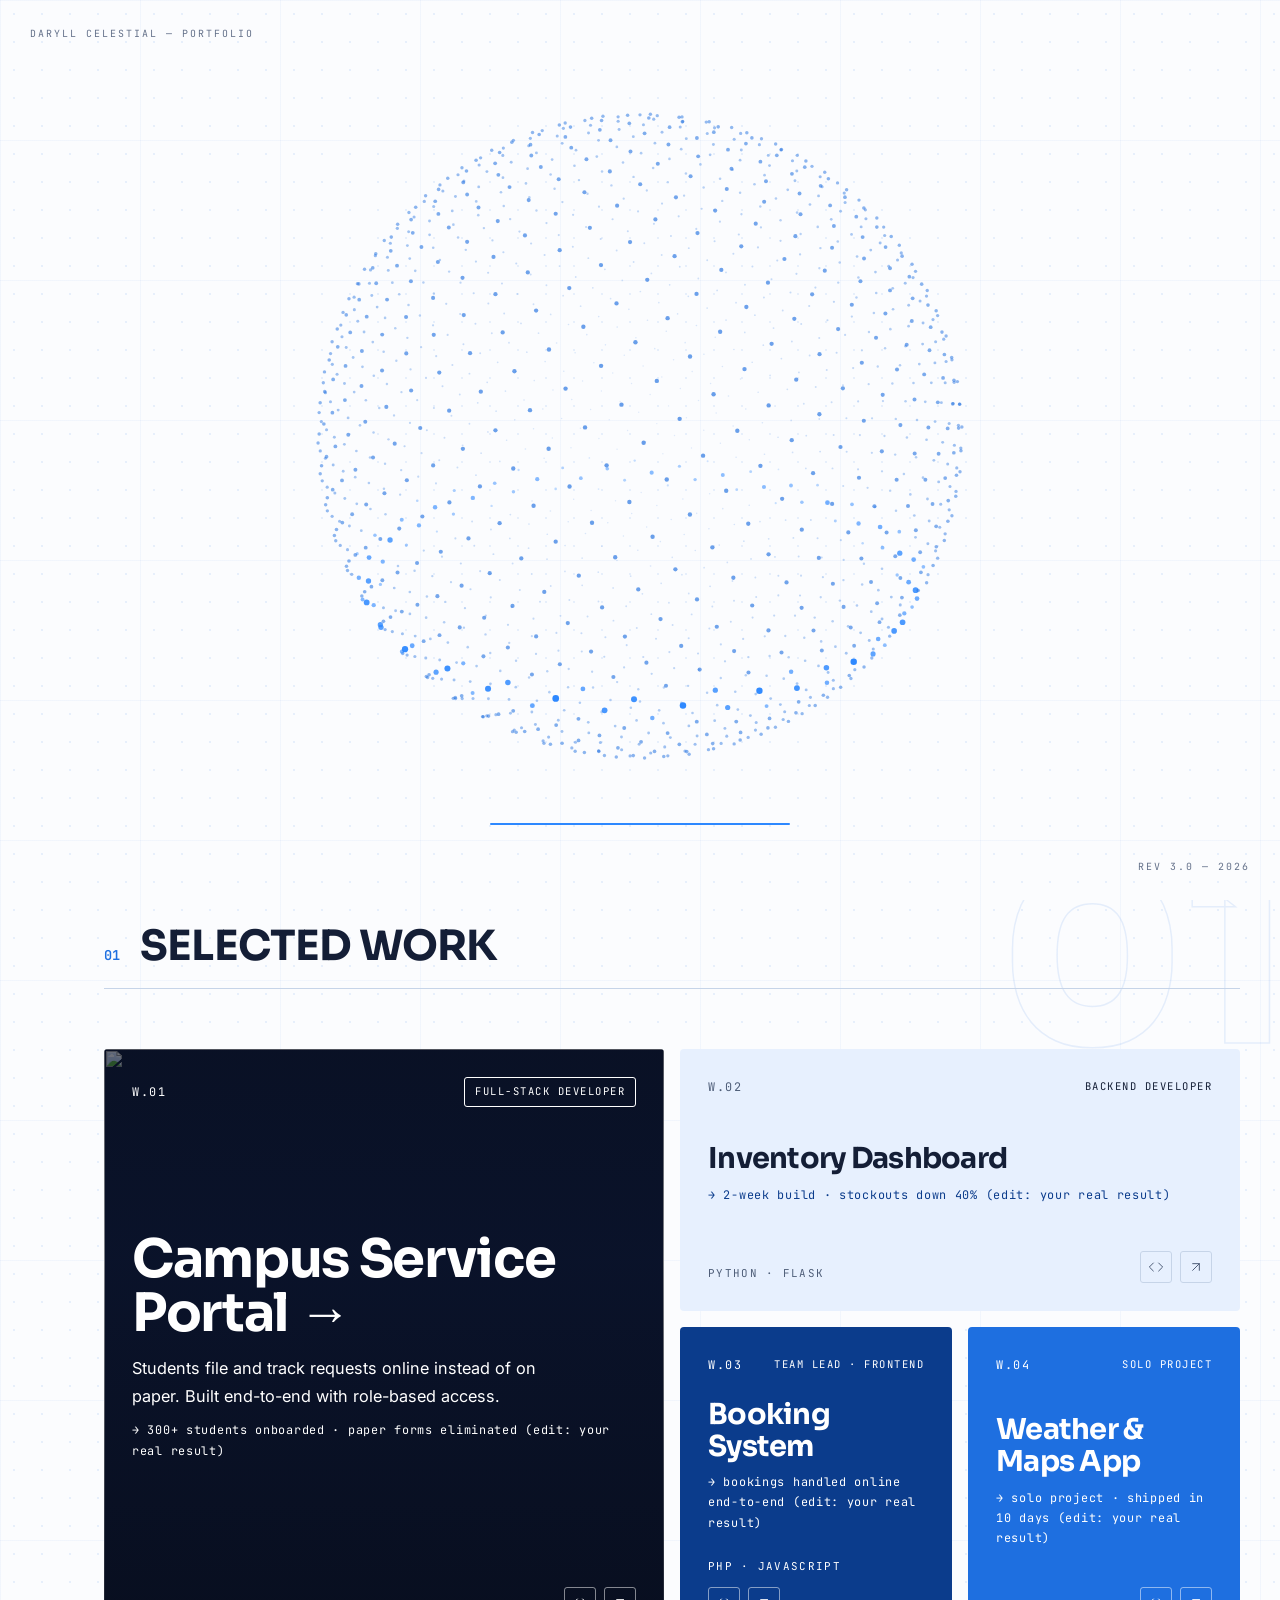
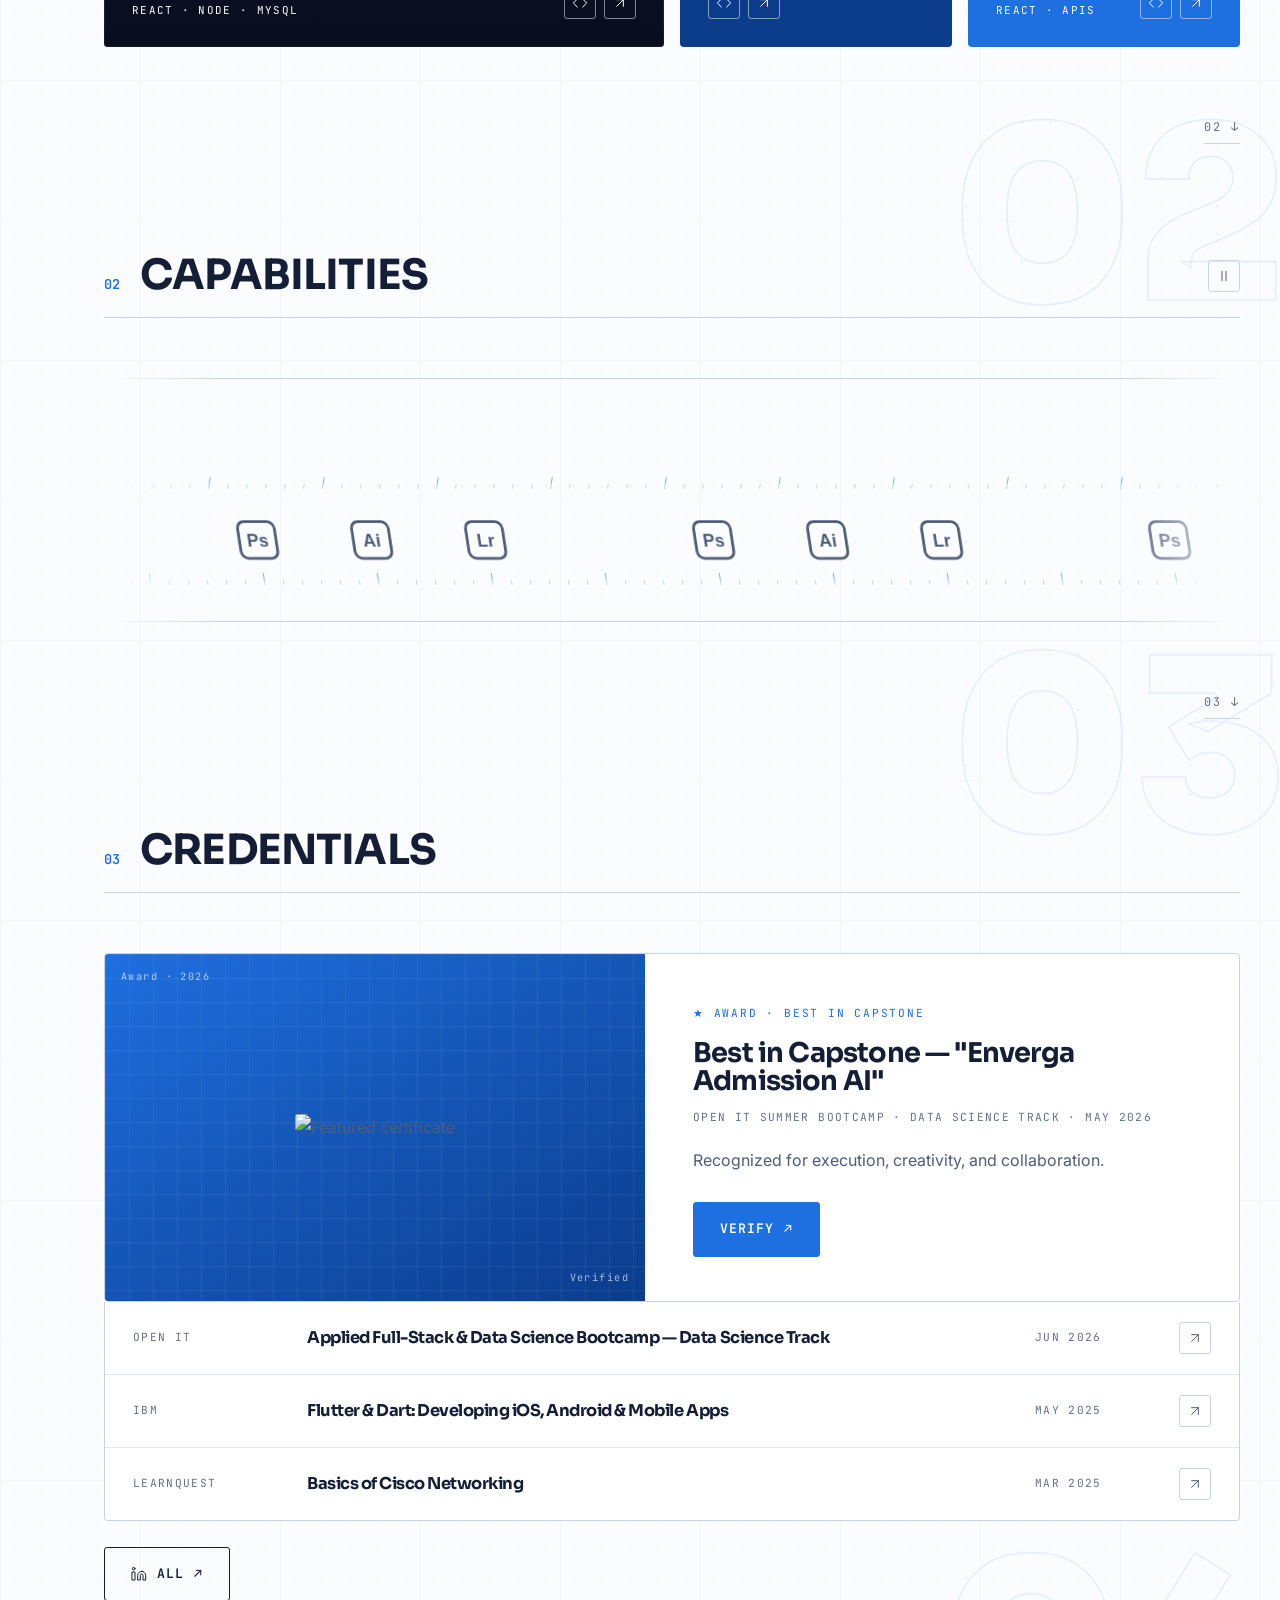
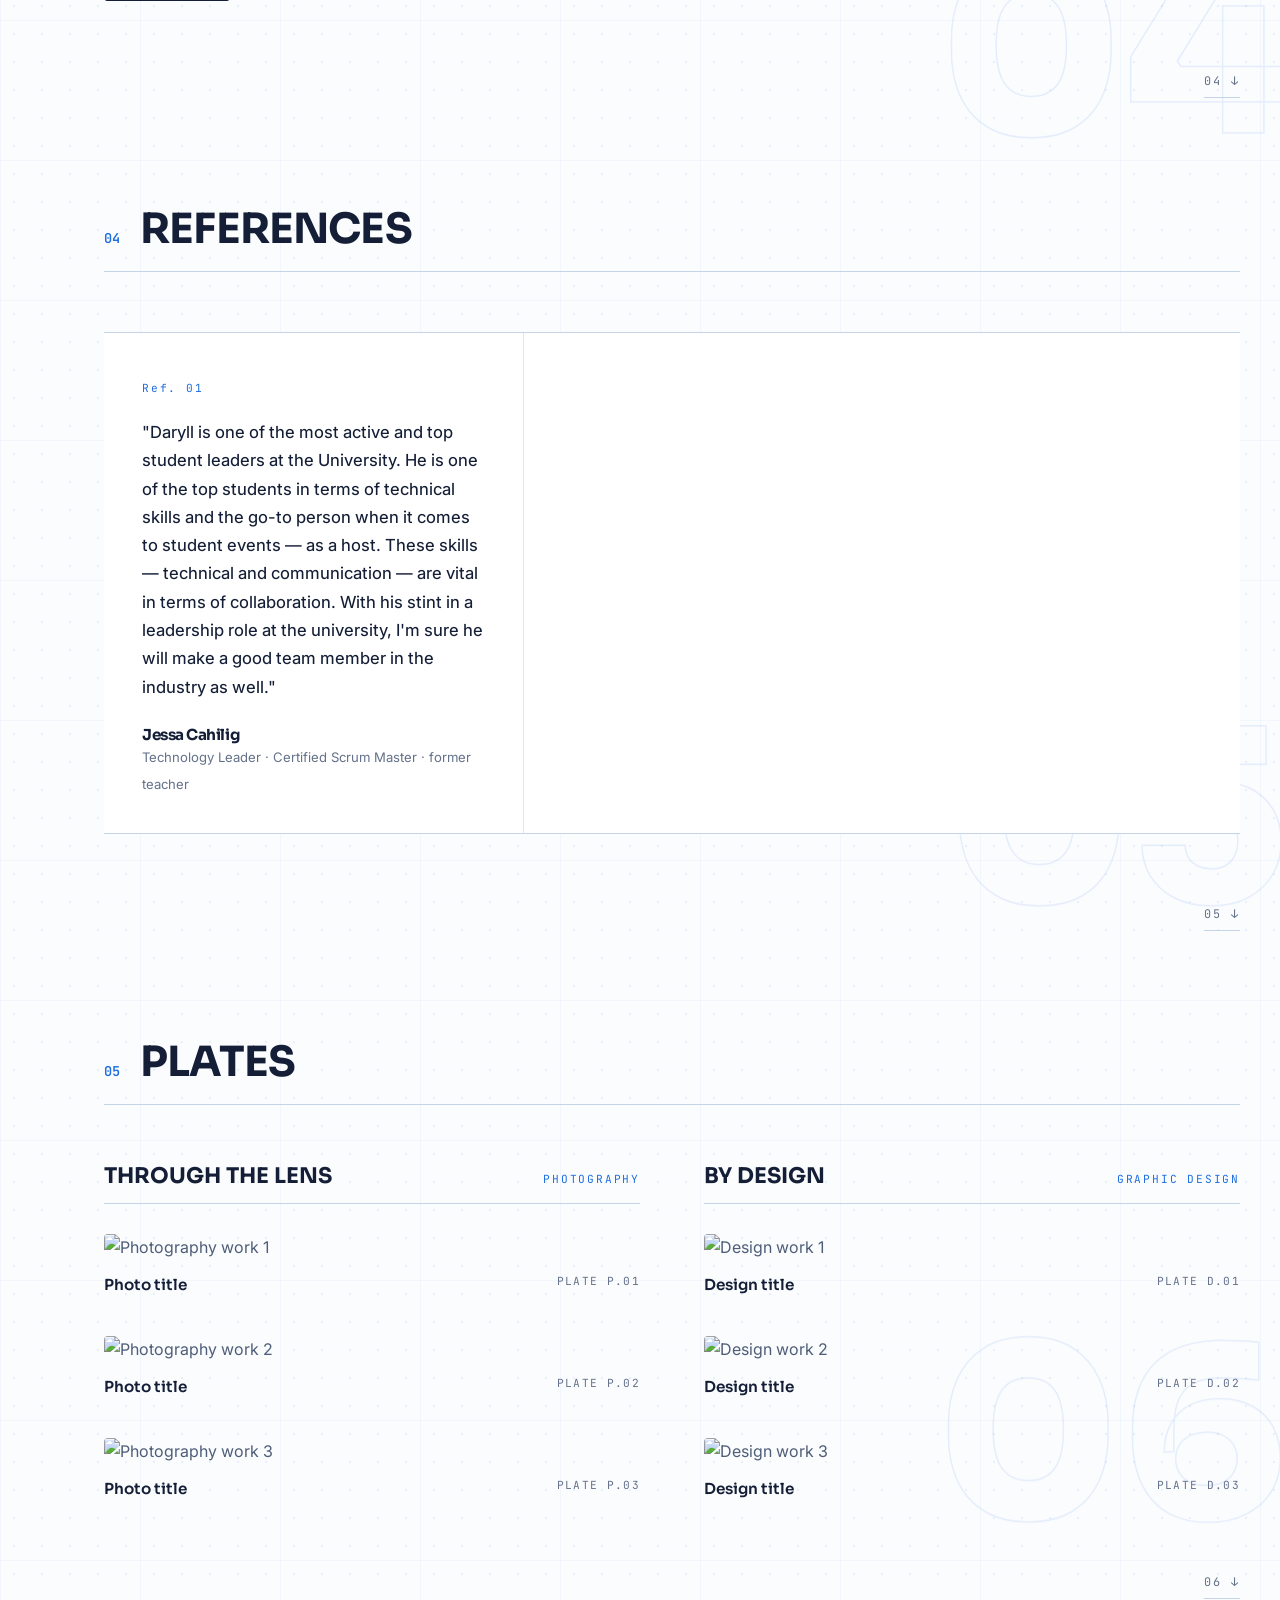
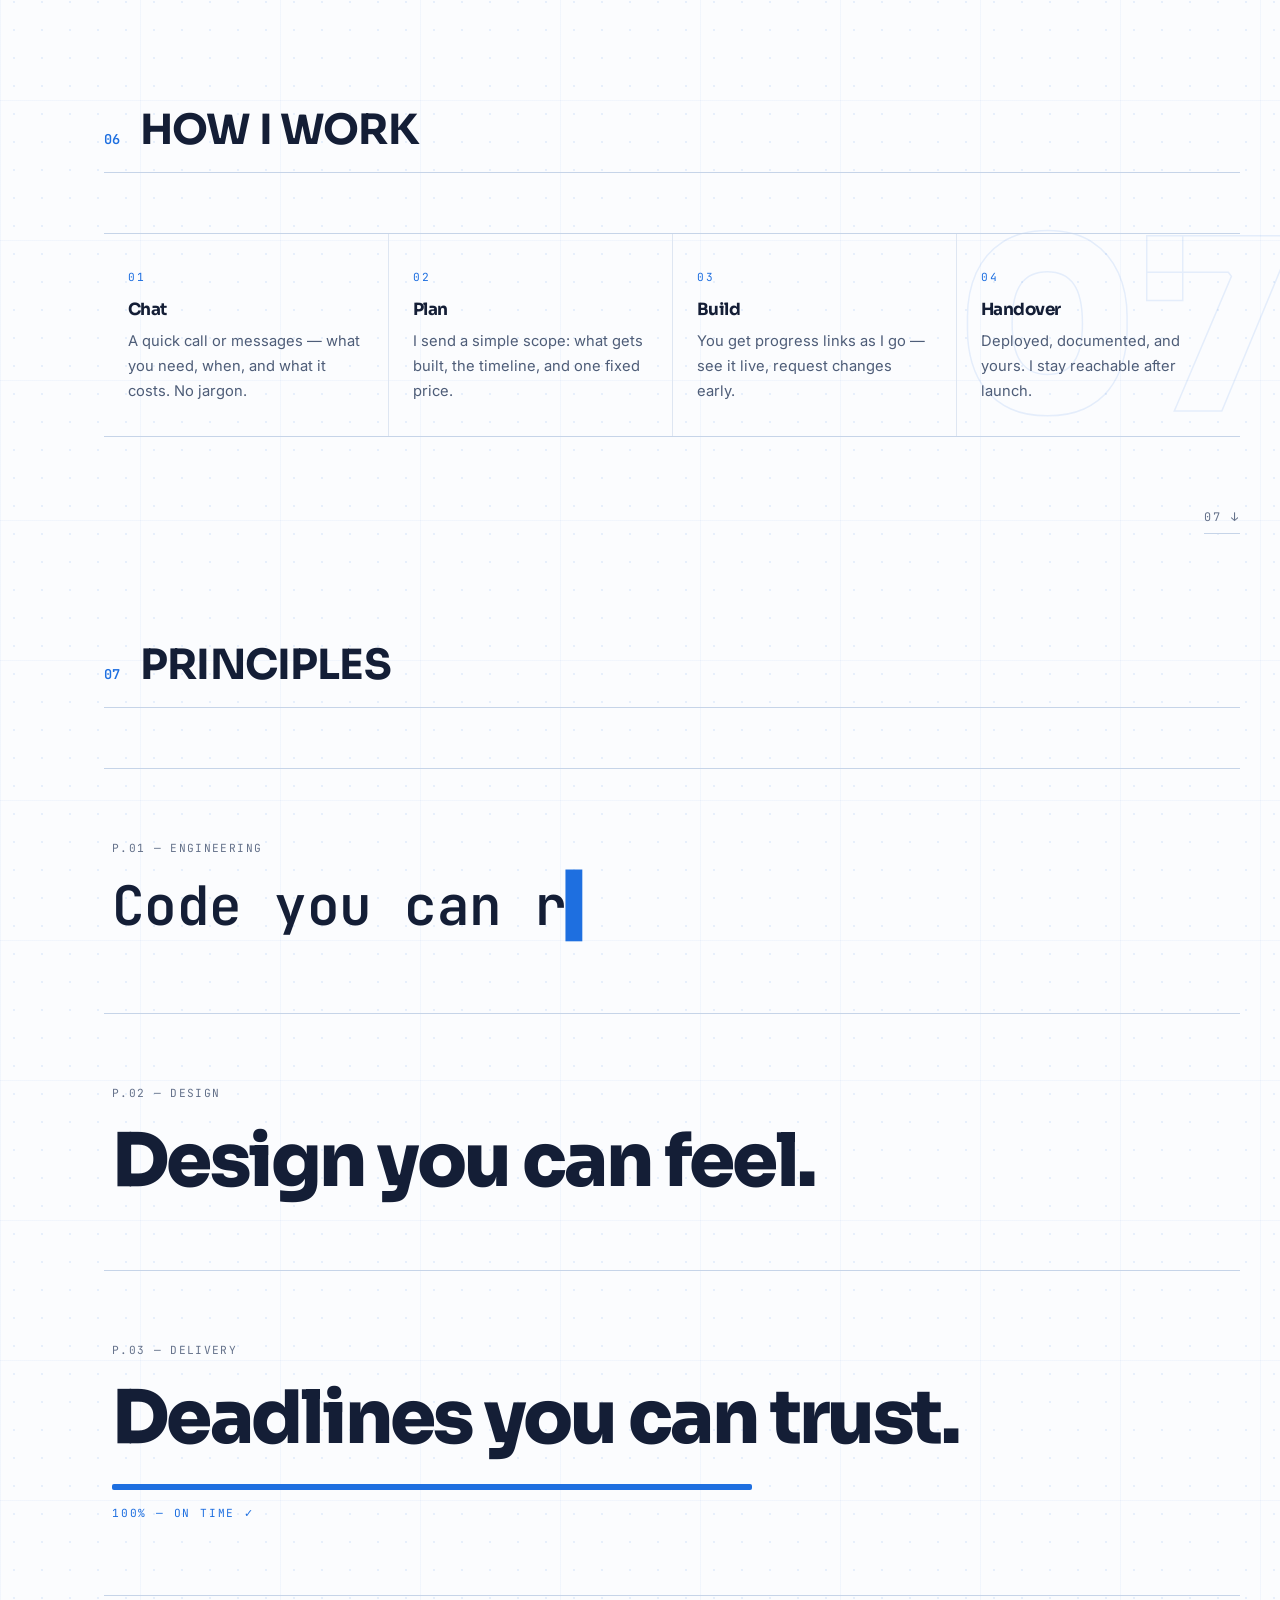
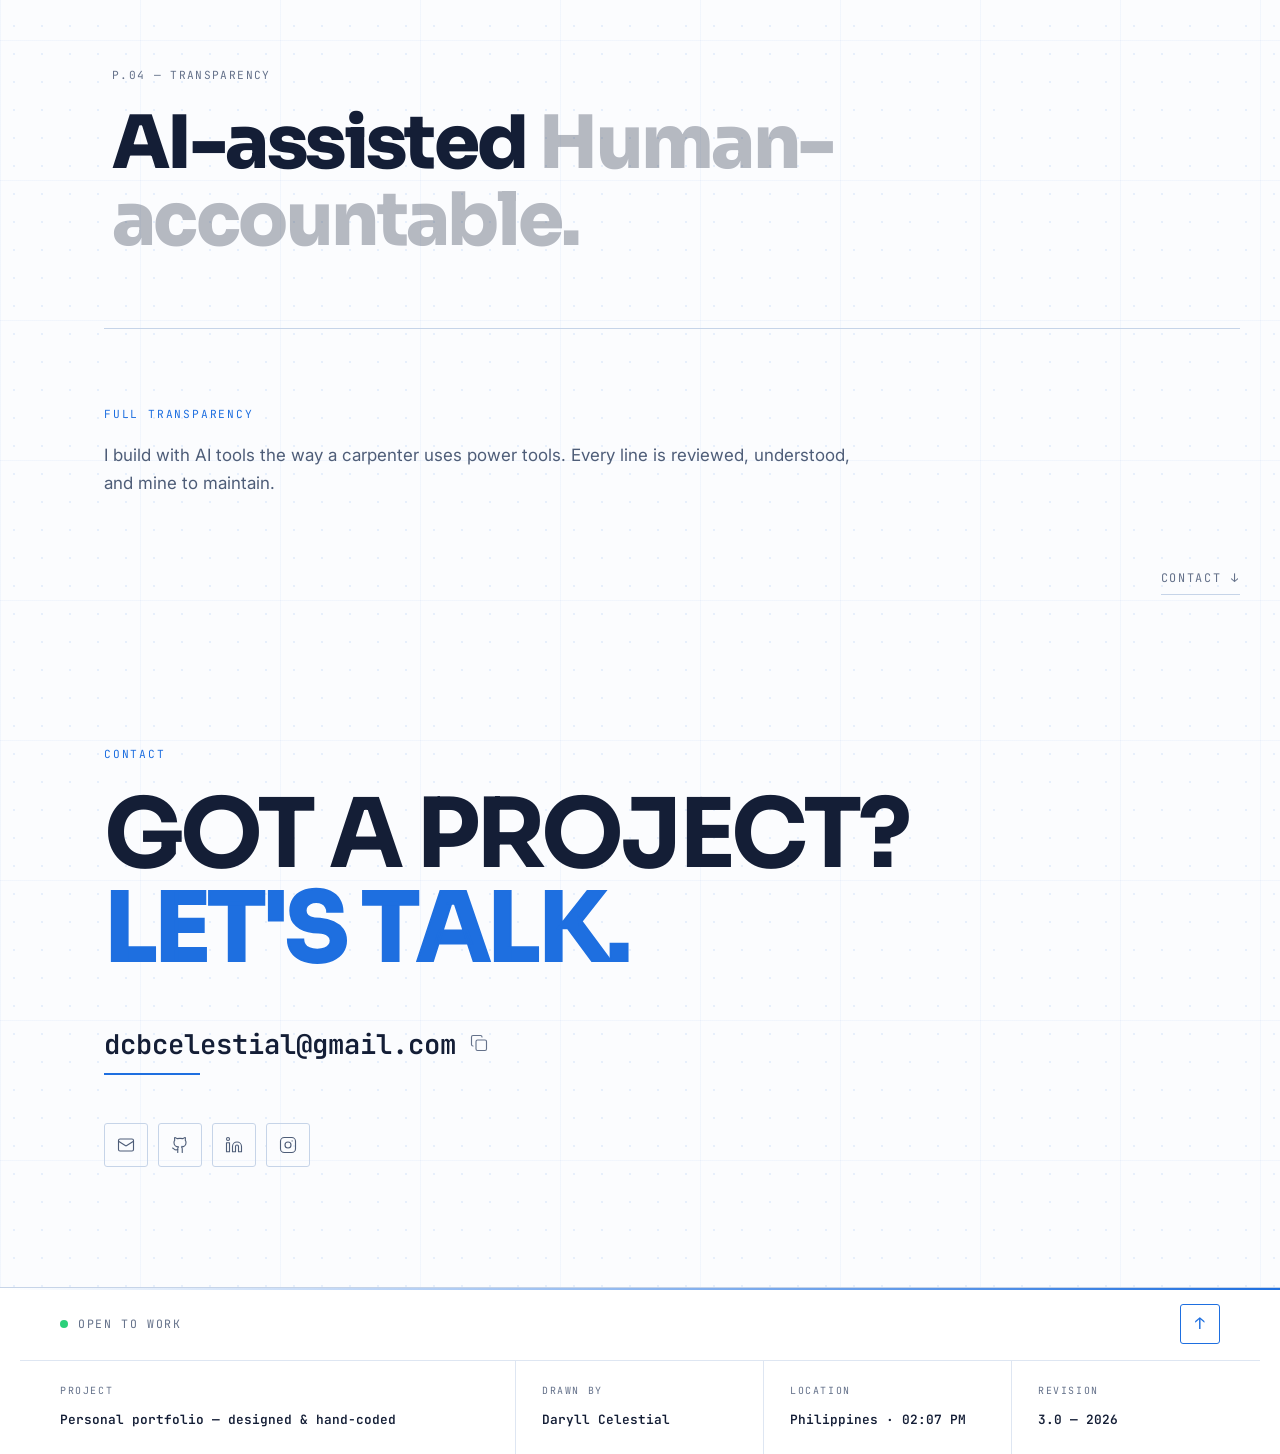
==== commit 9564164b: "admin page introduced" ====
--- a/index.html
+++ b/index.html
@@ -237,11 +237,13 @@
 
 /* 01 WORK — bento: one hero tile (the project with a case study), one wide, two small.
    One gap, one radius, no tile borders: tiles separate by fill, and no two neighbours share a fill. */
-.works{ display:grid; grid-template-columns:repeat(4,1fr); grid-template-rows:repeat(2,minmax(262px,auto)); gap:16px; }
+.works{ display:grid; grid-template-columns:repeat(4,1fr); grid-auto-rows:minmax(262px,auto); gap:16px; }
 .work-row{ --mark:#fff; position:relative; isolation:isolate; overflow:hidden; display:flex; flex-direction:column;
   justify-content:space-between; gap:24px; padding:28px; border-radius:4px; color:#fff; }
-.work-row.w-hero{ grid-column:1 / 3; grid-row:1 / 3; min-height:540px; background:#0B1530; }
+.work-row.w-hero{ grid-column:1 / 3; grid-row:span 2; min-height:540px; background:#0B1530; }
 .work-row.w-wide{ --mark:var(--azure); grid-column:3 / 5; background:var(--azure-soft); color:var(--ink); }
+/* a last group of fewer than 4 projects (made by the admin) uses full / half-width tiles */
+.work-row.w-full{ grid-column:1 / -1; } .work-row.w-half{ grid-column:span 2; }
 .work-row.w-dark{ background:#0B3C8C; }
 .work-row.w-blue{ background:#1E6FE0; }
 /* hover: the site's crop marks draw in at the tile corners (no shadows, no borders) */
@@ -717,6 +719,7 @@
   .work-row.w-hero{ grid-column:1 / -1; grid-row:auto; min-height:440px; }
   .work-row.w-wide{ grid-column:1 / -1; min-height:220px; }
   .work-row.w-dark, .work-row.w-blue{ min-height:240px; }
+  .work-row.w-half{ grid-column:span 1; }
   .lanes{ grid-template-columns:1fr; gap:60px; }
   .tb-grid{ grid-template-columns:1fr 1fr; }
   .tb-cell{ border-bottom:1px solid var(--line); }
@@ -724,6 +727,7 @@
 @media (max-width:640px){
   .wrap{ padding:0 22px; }
   .works{ grid-template-columns:1fr; }
+  .works .work-row{ grid-column:1 / -1; }
   .work-row.w-hero{ min-height:420px; }
   .nav{ padding:0 22px; }
   .nav-links{ position:fixed; inset:70px 0 auto 0; flex-direction:column; gap:0;
@@ -889,8 +893,10 @@
 <section class="hero">
   <div class="wrap">
     <div class="spec">
+      <!-- CMS:hero-spec -->
       <span class="note-dim">Now: <b>Leading a capstone dev team</b></span>
       <span class="note-dim">Status: <b style="color:var(--azure)">Open to work</b></span>
+      <!-- /CMS:hero-spec -->
     </div>
 
     <h1 class="display" aria-label="Daryll Celestial">
@@ -910,7 +916,7 @@
 
     <div class="hero-foot">
       <div>
-        <p>I build web and mobile apps for <span class="rot"><span class="rot-in" id="rotWord">the web</span></span> — front end to back end.</p>
+        <p>I build web and mobile apps for <span class="rot"><span class="rot-in" id="rotWord"><!-- CMS:rot-first -->the web<!-- /CMS:rot-first --></span></span> — front end to back end.</p>
         <div class="hero-actions">
           <a href="#work" class="btn btn-solid">Work <span class="ar dn" aria-hidden="true">↓</span></a>
         </div>
@@ -933,40 +939,42 @@
     <div class="idx reveal"><span class="n">01</span><h2>Selected work</h2></div>
 
     <div class="works reveal" id="works">
+      <!-- CMS:work -->
       <article class="work-row w-hero">
-        <div class="w-photo"><img src="https://images.unsplash.com/photo-1467232004584-a241de8bcf5d?w=1200&q=80" alt=""></div>
+        <div class="w-photo"><img src="https://images.unsplash.com/photo-1467232004584-a241de8bcf5d?w=1200&amp;q=80" alt=""></div>
         <div class="w-top"><span class="num">W.01</span><span class="w-role">Full-stack developer</span></div>
         <div>
           <h3><a href="work-portal.html">Campus Service Portal</a></h3>
           <p class="desc">Students file and track requests online instead of on paper. Built end-to-end with role-based access.</p>
           <p class="outcome">→ 300+ students onboarded · paper forms eliminated (edit: your real result)</p>
         </div>
-        <div class="w-foot"><span class="w-stack">React · Node · MySQL</span><div class="links"><a href="#" target="_blank" class="ic sm" data-label="Code"><svg class="i" viewBox="0 0 24 24" aria-hidden="true" fill="none" stroke="currentColor" stroke-width="1.5" stroke-linecap="round" stroke-linejoin="round"><path d="m16 18 6-6-6-6"/><path d="m8 6-6 6 6 6"/></svg></a><a href="#" target="_blank" class="ic sm" data-label="Live"><svg class="i" viewBox="0 0 24 24" aria-hidden="true" fill="none" stroke="currentColor" stroke-width="1.5" stroke-linecap="round" stroke-linejoin="round"><path d="M7 17 17 7"/><path d="M7 7h10v10"/></svg></a></div></div>
+        <div class="w-foot"><span class="w-stack">React · Node · MySQL</span><div class="links"><a href="#" target="_blank" rel="noopener" class="ic sm" data-label="Code"><svg class="i" viewBox="0 0 24 24" aria-hidden="true" fill="none" stroke="currentColor" stroke-width="1.5" stroke-linecap="round" stroke-linejoin="round"><path d="m16 18 6-6-6-6"/><path d="m8 6-6 6 6 6"/></svg></a><a href="#" target="_blank" rel="noopener" class="ic sm" data-label="Live"><svg class="i" viewBox="0 0 24 24" aria-hidden="true" fill="none" stroke="currentColor" stroke-width="1.5" stroke-linecap="round" stroke-linejoin="round"><path d="M7 17 17 7"/><path d="M7 7h10v10"/></svg></a></div></div>
       </article>
-      <article class="work-row w-wide" data-img="https://images.unsplash.com/photo-1551288049-bebda4e38f71?w=700&q=80">
+      <article class="work-row w-wide" data-img="https://images.unsplash.com/photo-1551288049-bebda4e38f71?w=700&amp;q=80">
         <div class="w-top"><span class="num">W.02</span><span class="w-role">Backend developer</span></div>
         <div>
           <h3>Inventory Dashboard</h3>
           <p class="outcome">→ 2-week build · stockouts down 40% (edit: your real result)</p>
         </div>
-        <div class="w-foot"><span class="w-stack">Python · Flask</span><div class="links"><a href="#" target="_blank" class="ic sm" data-label="Code"><svg class="i" viewBox="0 0 24 24" aria-hidden="true" fill="none" stroke="currentColor" stroke-width="1.5" stroke-linecap="round" stroke-linejoin="round"><path d="m16 18 6-6-6-6"/><path d="m8 6-6 6 6 6"/></svg></a><a href="#" target="_blank" class="ic sm" data-label="Live"><svg class="i" viewBox="0 0 24 24" aria-hidden="true" fill="none" stroke="currentColor" stroke-width="1.5" stroke-linecap="round" stroke-linejoin="round"><path d="M7 17 17 7"/><path d="M7 7h10v10"/></svg></a></div></div>
+        <div class="w-foot"><span class="w-stack">Python · Flask</span><div class="links"><a href="#" target="_blank" rel="noopener" class="ic sm" data-label="Code"><svg class="i" viewBox="0 0 24 24" aria-hidden="true" fill="none" stroke="currentColor" stroke-width="1.5" stroke-linecap="round" stroke-linejoin="round"><path d="m16 18 6-6-6-6"/><path d="m8 6-6 6 6 6"/></svg></a><a href="#" target="_blank" rel="noopener" class="ic sm" data-label="Live"><svg class="i" viewBox="0 0 24 24" aria-hidden="true" fill="none" stroke="currentColor" stroke-width="1.5" stroke-linecap="round" stroke-linejoin="round"><path d="M7 17 17 7"/><path d="M7 7h10v10"/></svg></a></div></div>
       </article>
-      <article class="work-row w-dark" data-img="https://images.unsplash.com/photo-1517694712202-14dd9538aa97?w=700&q=80">
+      <article class="work-row w-dark" data-img="https://images.unsplash.com/photo-1517694712202-14dd9538aa97?w=700&amp;q=80">
         <div class="w-top"><span class="num">W.03</span><span class="w-role">Team lead · Frontend</span></div>
         <div>
           <h3>Booking System</h3>
           <p class="outcome">→ bookings handled online end-to-end (edit: your real result)</p>
         </div>
-        <div class="w-foot"><span class="w-stack">PHP · JavaScript</span><div class="links"><a href="#" target="_blank" class="ic sm" data-label="Code"><svg class="i" viewBox="0 0 24 24" aria-hidden="true" fill="none" stroke="currentColor" stroke-width="1.5" stroke-linecap="round" stroke-linejoin="round"><path d="m16 18 6-6-6-6"/><path d="m8 6-6 6 6 6"/></svg></a><a href="#" target="_blank" class="ic sm" data-label="Live"><svg class="i" viewBox="0 0 24 24" aria-hidden="true" fill="none" stroke="currentColor" stroke-width="1.5" stroke-linecap="round" stroke-linejoin="round"><path d="M7 17 17 7"/><path d="M7 7h10v10"/></svg></a></div></div>
+        <div class="w-foot"><span class="w-stack">PHP · JavaScript</span><div class="links"><a href="#" target="_blank" rel="noopener" class="ic sm" data-label="Code"><svg class="i" viewBox="0 0 24 24" aria-hidden="true" fill="none" stroke="currentColor" stroke-width="1.5" stroke-linecap="round" stroke-linejoin="round"><path d="m16 18 6-6-6-6"/><path d="m8 6-6 6 6 6"/></svg></a><a href="#" target="_blank" rel="noopener" class="ic sm" data-label="Live"><svg class="i" viewBox="0 0 24 24" aria-hidden="true" fill="none" stroke="currentColor" stroke-width="1.5" stroke-linecap="round" stroke-linejoin="round"><path d="M7 17 17 7"/><path d="M7 7h10v10"/></svg></a></div></div>
       </article>
-      <article class="work-row w-blue" data-img="https://images.unsplash.com/photo-1555066931-4365d14bab8c?w=700&q=80">
+      <article class="work-row w-blue" data-img="https://images.unsplash.com/photo-1555066931-4365d14bab8c?w=700&amp;q=80">
         <div class="w-top"><span class="num">W.04</span><span class="w-role">Solo project</span></div>
         <div>
           <h3>Weather &amp; Maps App</h3>
           <p class="outcome">→ solo project · shipped in 10 days (edit: your real result)</p>
         </div>
-        <div class="w-foot"><span class="w-stack">React · APIs</span><div class="links"><a href="#" target="_blank" class="ic sm" data-label="Code"><svg class="i" viewBox="0 0 24 24" aria-hidden="true" fill="none" stroke="currentColor" stroke-width="1.5" stroke-linecap="round" stroke-linejoin="round"><path d="m16 18 6-6-6-6"/><path d="m8 6-6 6 6 6"/></svg></a><a href="#" target="_blank" class="ic sm" data-label="Live"><svg class="i" viewBox="0 0 24 24" aria-hidden="true" fill="none" stroke="currentColor" stroke-width="1.5" stroke-linecap="round" stroke-linejoin="round"><path d="M7 17 17 7"/><path d="M7 7h10v10"/></svg></a></div></div>
+        <div class="w-foot"><span class="w-stack">React · APIs</span><div class="links"><a href="#" target="_blank" rel="noopener" class="ic sm" data-label="Code"><svg class="i" viewBox="0 0 24 24" aria-hidden="true" fill="none" stroke="currentColor" stroke-width="1.5" stroke-linecap="round" stroke-linejoin="round"><path d="m16 18 6-6-6-6"/><path d="m8 6-6 6 6 6"/></svg></a><a href="#" target="_blank" rel="noopener" class="ic sm" data-label="Live"><svg class="i" viewBox="0 0 24 24" aria-hidden="true" fill="none" stroke="currentColor" stroke-width="1.5" stroke-linecap="round" stroke-linejoin="round"><path d="M7 17 17 7"/><path d="M7 7h10v10"/></svg></a></div></div>
       </article>
+      <!-- /CMS:work -->
     </div>
       <div class="bridge reveal"><a href="#skills" aria-label="02 Capabilities">02 <span class="ar" aria-hidden="true">↓</span></a></div>
   </div>
@@ -980,6 +988,7 @@
       <button class="ic sm right" id="capPause" type="button" aria-pressed="false" aria-label="Pause logos" title="Pause"><svg class="i pz" viewBox="0 0 24 24" aria-hidden="true" fill="none" stroke="currentColor" stroke-width="1.5" stroke-linecap="round"><path d="M9 5v14"/><path d="M15 5v14"/></svg><svg class="i pl" viewBox="0 0 24 24" aria-hidden="true" fill="none" stroke="currentColor" stroke-width="1.5" stroke-linejoin="round"><path d="M7 4.5v15l12-7.5z"/></svg></button></div>
     <!-- LOGOS: one <li> per tool. Logo files come from cdn.simpleicons.org/<name> -->
     <div class="logo-rail reveal" id="capRail">
+      <!-- CMS:cap -->
       <div class="lane-track">
         <ul class="lane-set" aria-label="Development">
           <li><span class="brand-i" role="img" aria-label="JavaScript" title="JavaScript" style="--src:url(https://cdn.simpleicons.org/javascript)"></span></li>
@@ -1000,6 +1009,7 @@
           <li><span class="brand-i bi-lr" role="img" aria-label="Lightroom" title="Lightroom"></span></li>
         </ul>
       </div>
+      <!-- /CMS:cap -->
     </div>
       <div class="bridge reveal"><a href="#certs" aria-label="03 Credentials">03 <span class="ar" aria-hidden="true">↓</span></a></div>
   </div>
@@ -1011,6 +1021,7 @@
     <span class="ghost" aria-hidden="true">03</span>
     <div class="idx reveal"><span class="n">03</span><h2>Credentials</h2></div>
 
+    <!-- CMS:creds -->
     <div class="cred-feat reveal">
       <div class="doc">
         <span class="corner tl">Award · 2026</span>
@@ -1046,6 +1057,7 @@
         <a href="https://www.coursera.org/account/accomplishments/verify/CA2WL5OQDZVC" target="_blank" rel="noopener" class="ic sm" data-label="View"><svg class="i" viewBox="0 0 24 24" aria-hidden="true" fill="none" stroke="currentColor" stroke-width="1.5" stroke-linecap="round" stroke-linejoin="round"><path d="M7 17 17 7"/><path d="M7 7h10v10"/></svg></a>
       </div>
     </div>
+    <!-- /CMS:creds -->
 
     <div class="cred-more reveal">
       <a href="https://www.linkedin.com/in/darcelestial/details/certifications/" target="_blank" rel="noopener" class="btn" aria-label="All certifications on LinkedIn"><svg class="i" viewBox="0 0 24 24" aria-hidden="true" fill="none" stroke="currentColor" stroke-width="1.5" stroke-linecap="round" stroke-linejoin="round"><path d="M16 8a6 6 0 0 1 6 6v7h-4v-7a2 2 0 0 0-4 0v7h-4v-7a6 6 0 0 1 6-6z"/><rect x="2" y="9" width="4" height="12"/><circle cx="4" cy="4" r="2"/></svg> All <span class="ar" aria-hidden="true">↗</span></a>
@@ -1061,11 +1073,13 @@
   </div>
   <div class="wrap reveal">
     <div class="quotes" id="quotesTrack">
+      <!-- CMS:refs -->
       <div class="quote">
         <span class="qn">Ref. 01</span>
         <p>"Daryll is one of the most active and top student leaders at the University. He is one of the top students in terms of technical skills and the go-to person when it comes to student events — as a host. These skills — technical and communication — are vital in terms of collaboration. With his stint in a leadership role at the university, I'm sure he will make a good team member in the industry as well."</p>
         <div class="who"><h4>Jessa Cahilig</h4><span>Technology Leader · Certified Scrum Master · former teacher</span></div>
       </div>
+      <!-- /CMS:refs -->
     </div>
       <div class="bridge reveal"><a href="#creative" aria-label="05 Plates">05 <span class="ar" aria-hidden="true">↓</span></a></div>
   </div>
@@ -1077,6 +1091,7 @@
     <span class="ghost" aria-hidden="true">05</span>
     <div class="idx reveal"><span class="n">05</span><h2>Plates</h2></div>
     <div class="lanes reveal" id="gallery">
+      <!-- CMS:plates -->
       <div class="lane">
         <div class="lane-head"><h3>Through the lens</h3><span class="note">Photography</span></div>
         <div class="lane-stack">
@@ -1111,6 +1126,7 @@
           </figure>
         </div>
       </div>
+      <!-- /CMS:plates -->
     </div>
       <div class="bridge reveal"><a href="#process" aria-label="06 How I work">06 <span class="ar" aria-hidden="true">↓</span></a></div>
   </div>
@@ -1394,7 +1410,7 @@
 
 // rotating positioning word
 const rotWord = document.getElementById('rotWord');
-const rotList = ['the web','iOS','Android','real users'];
+/* CMS:rot */const rotList = ["the web","iOS","Android","real users"];/* /CMS:rot */
 // hero count-up (only the numeric stat)
 (function(){
   var el = document.querySelector('.hero-stats [data-count]');
@@ -1664,6 +1680,13 @@
   }
 }
 
+// ===== admin shortcut: Shift + | opens the private admin page (still locked behind your passphrase) =====
+addEventListener("keydown", e => {
+  if (e.key !== "|" || !e.shiftKey || e.ctrlKey || e.metaKey || e.altKey) return;
+  if (e.target.closest && e.target.closest("input, textarea, select, [contenteditable=\"true\"]")) return;
+  location.href = "admin/";
+});
+
 // ===== theme toggle (dark / light) — choice is remembered across pages =====
 const themeBtn = document.getElementById('themeBtn');
 if (themeBtn){
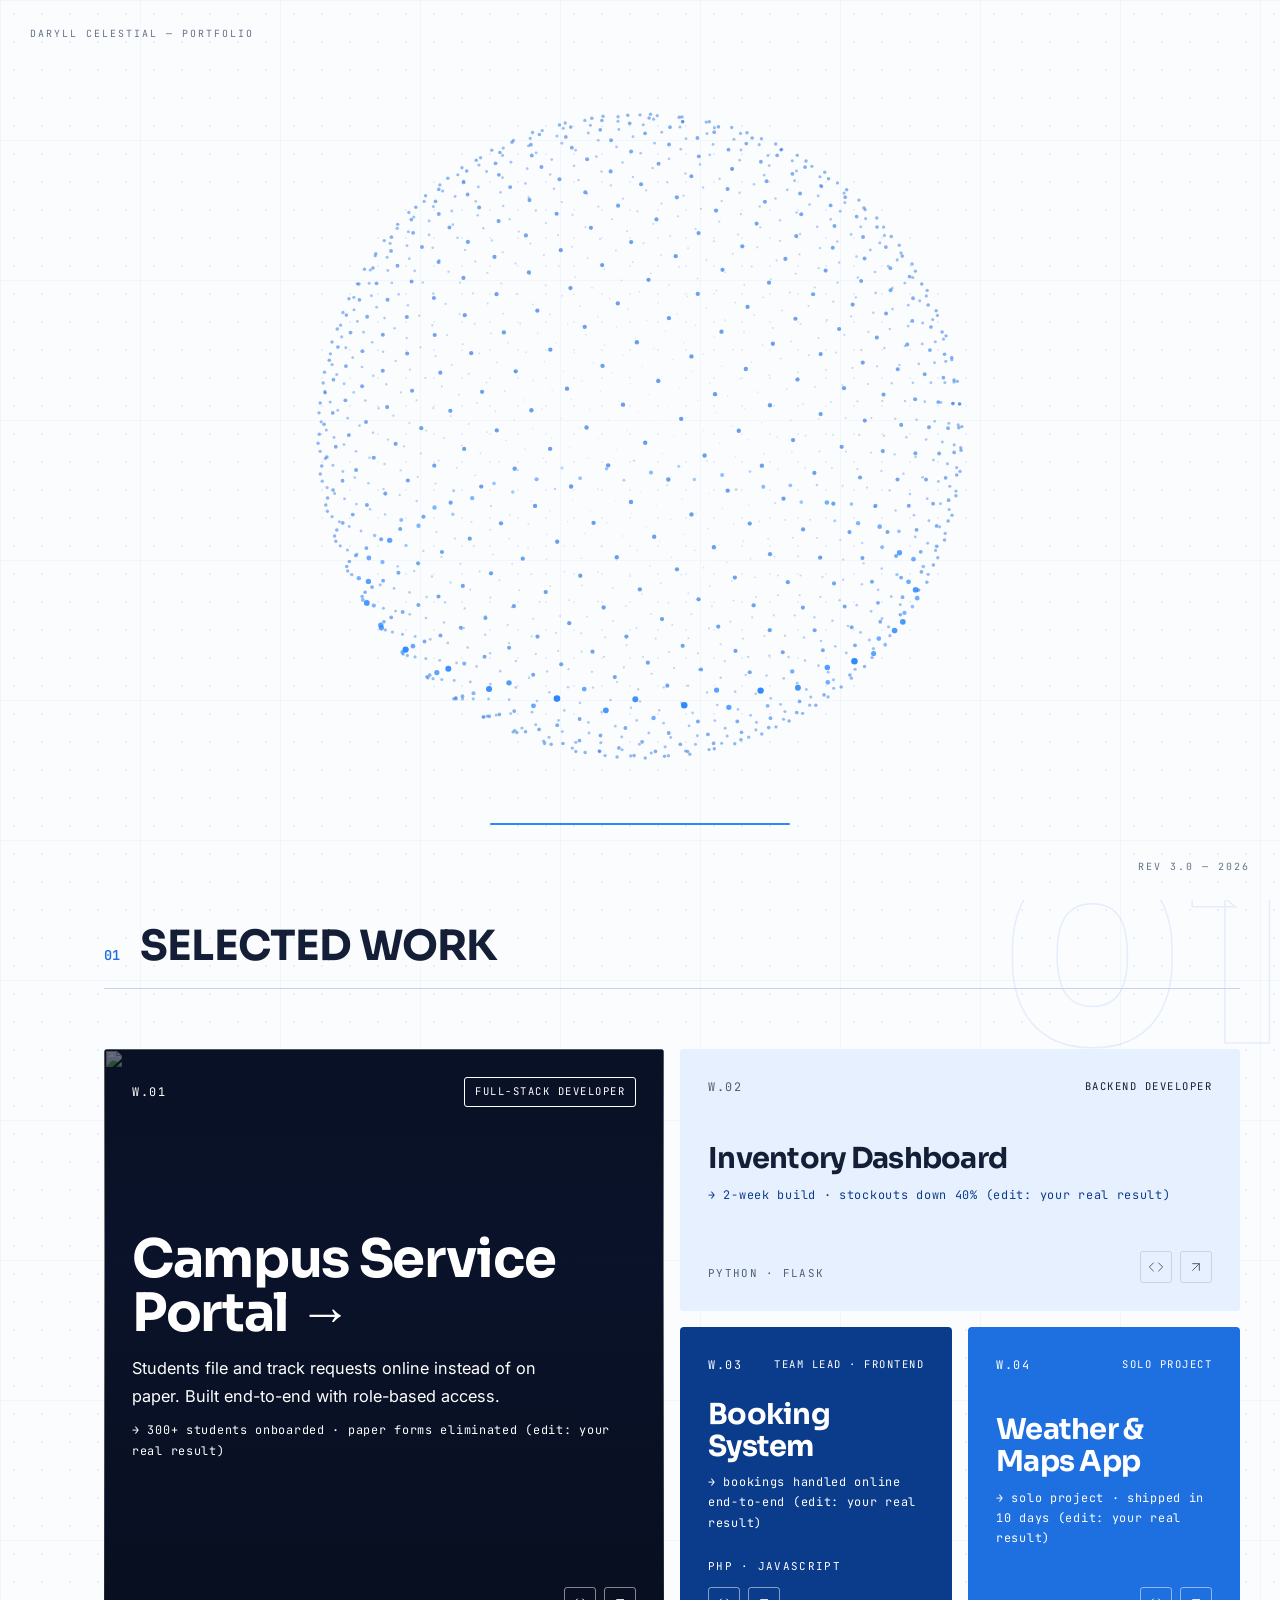
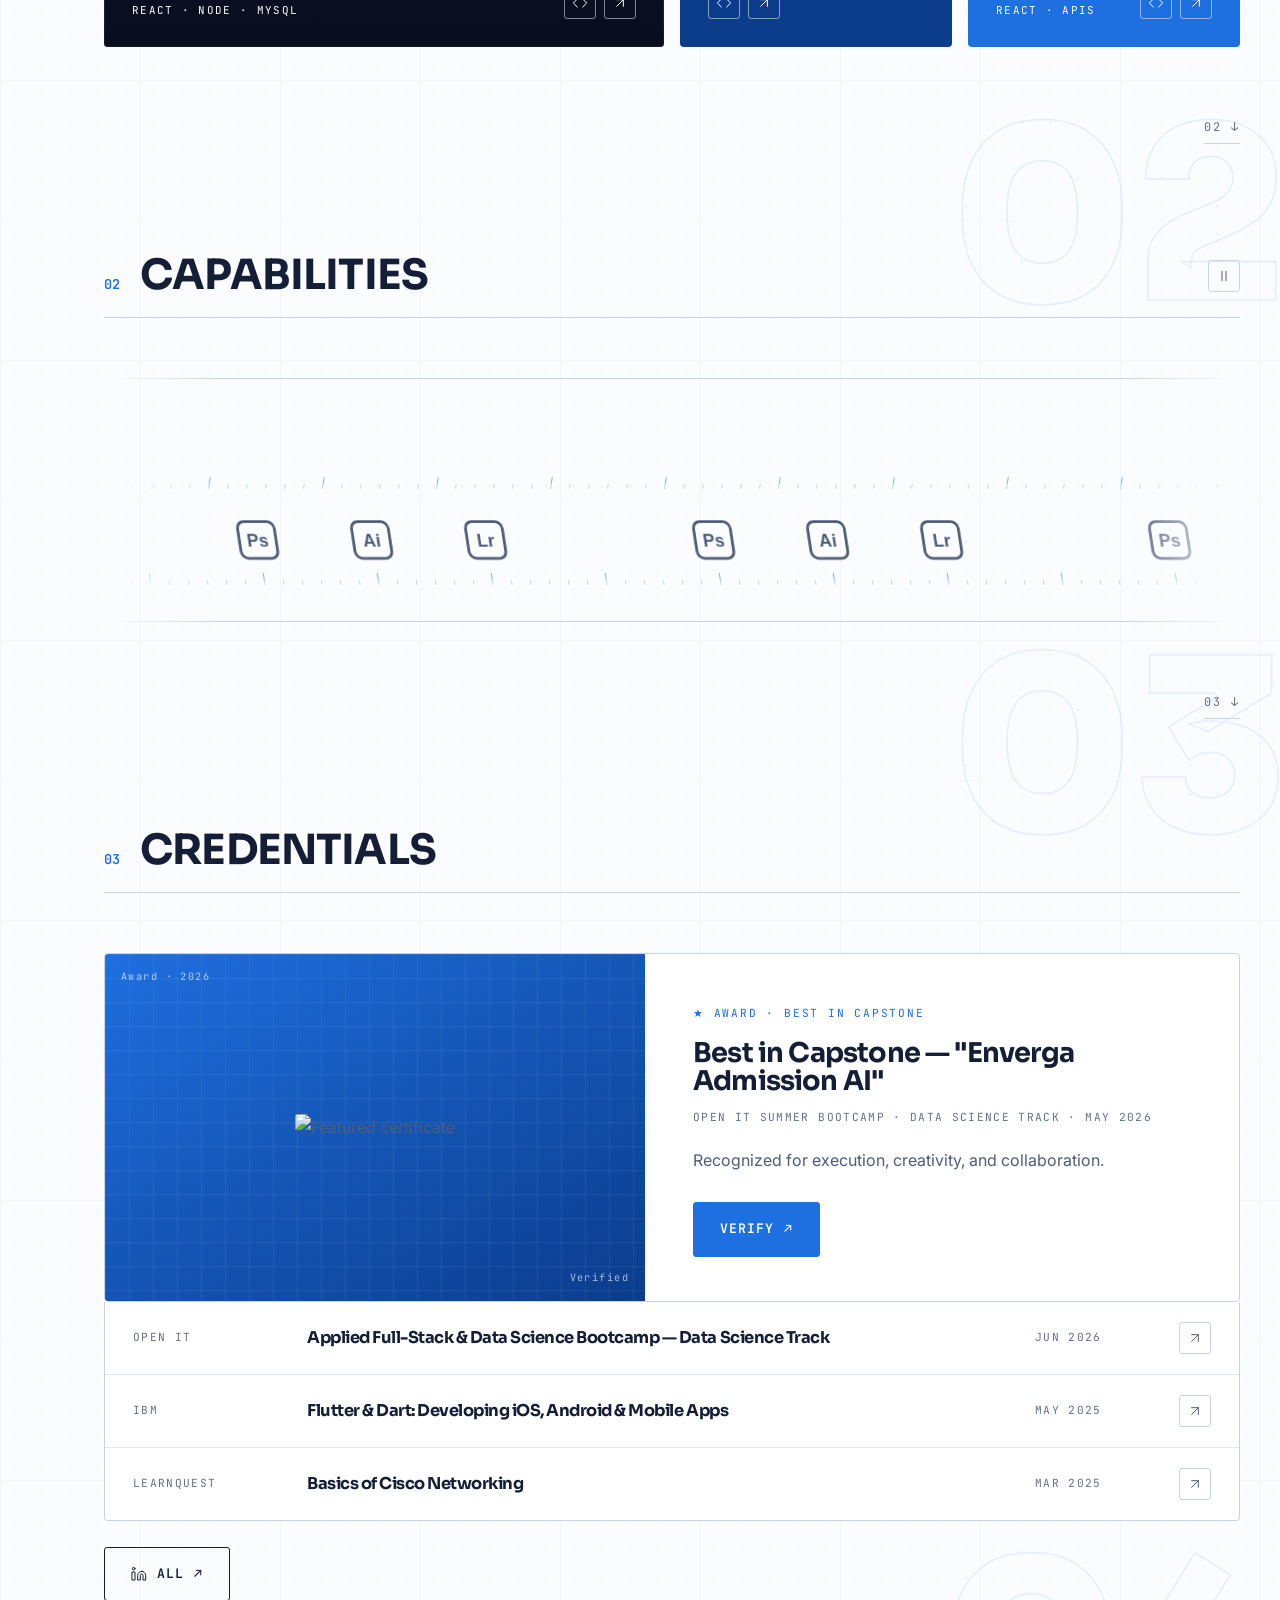
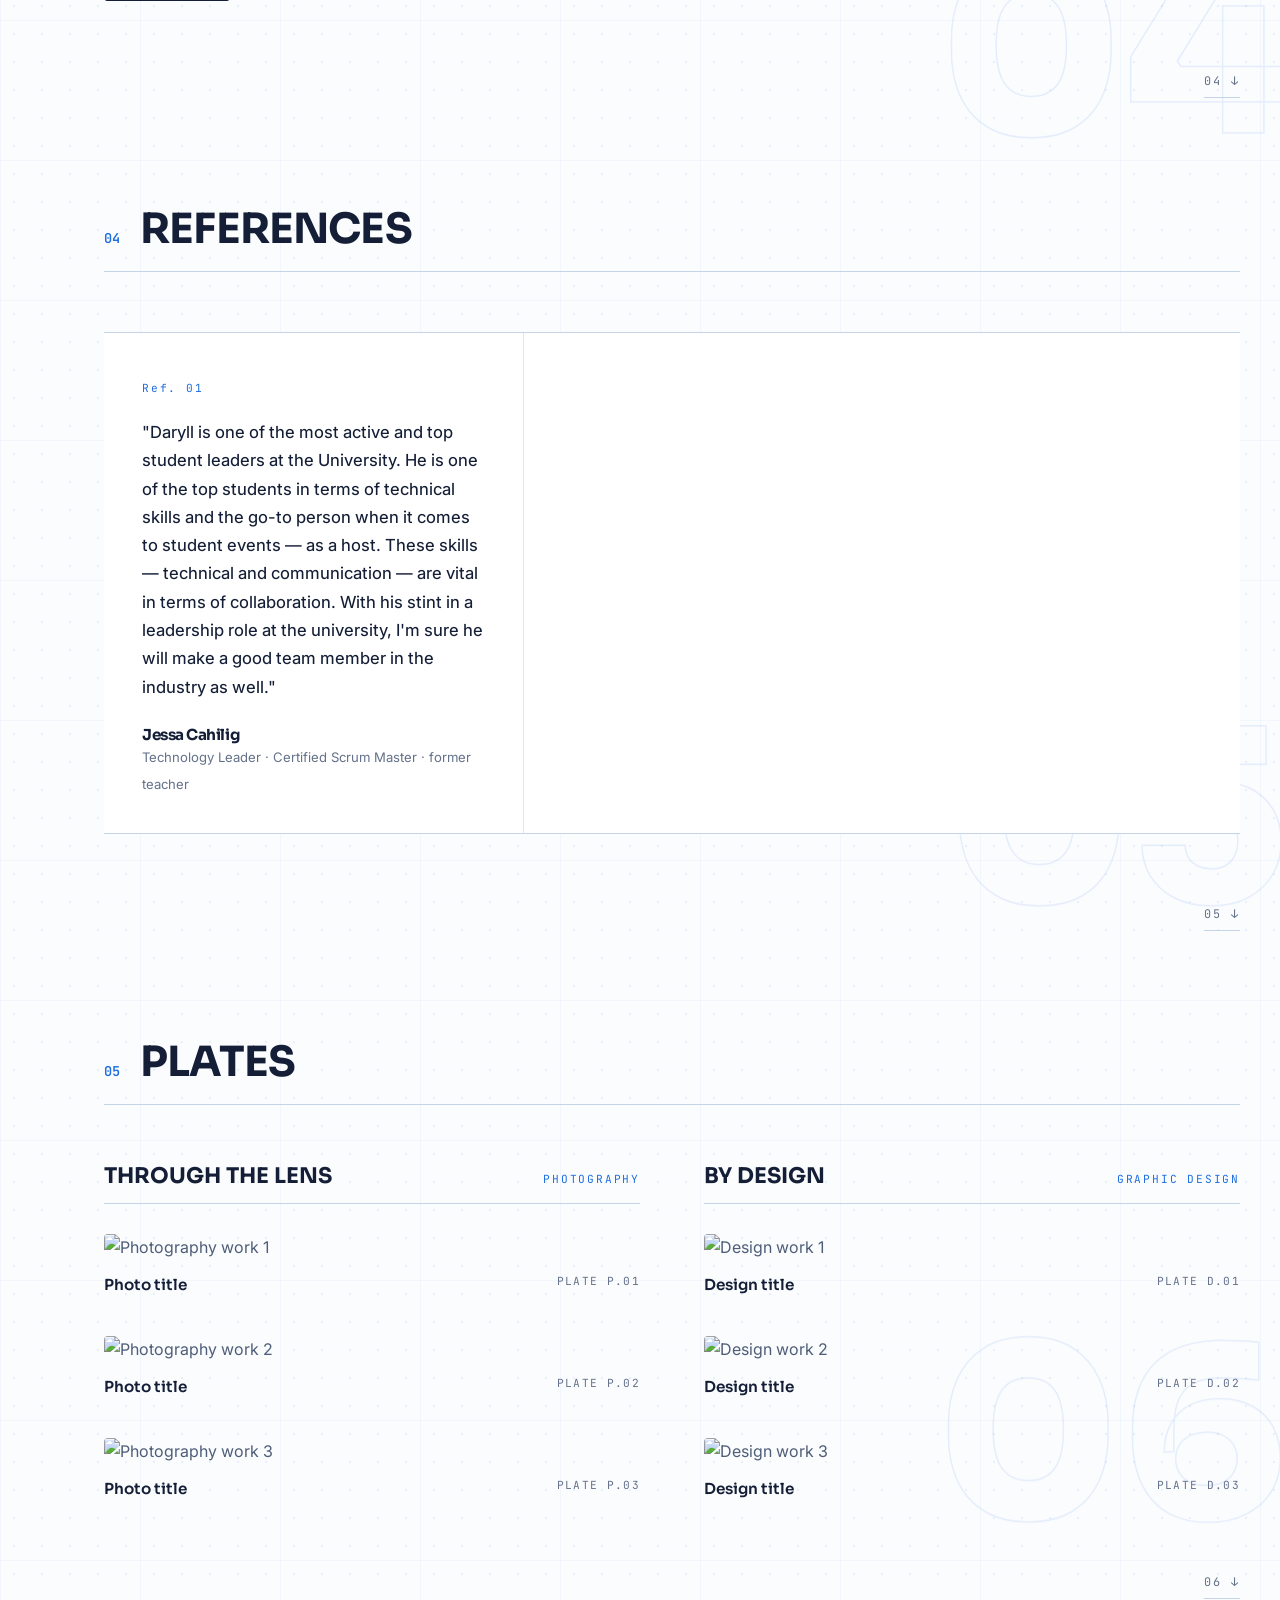
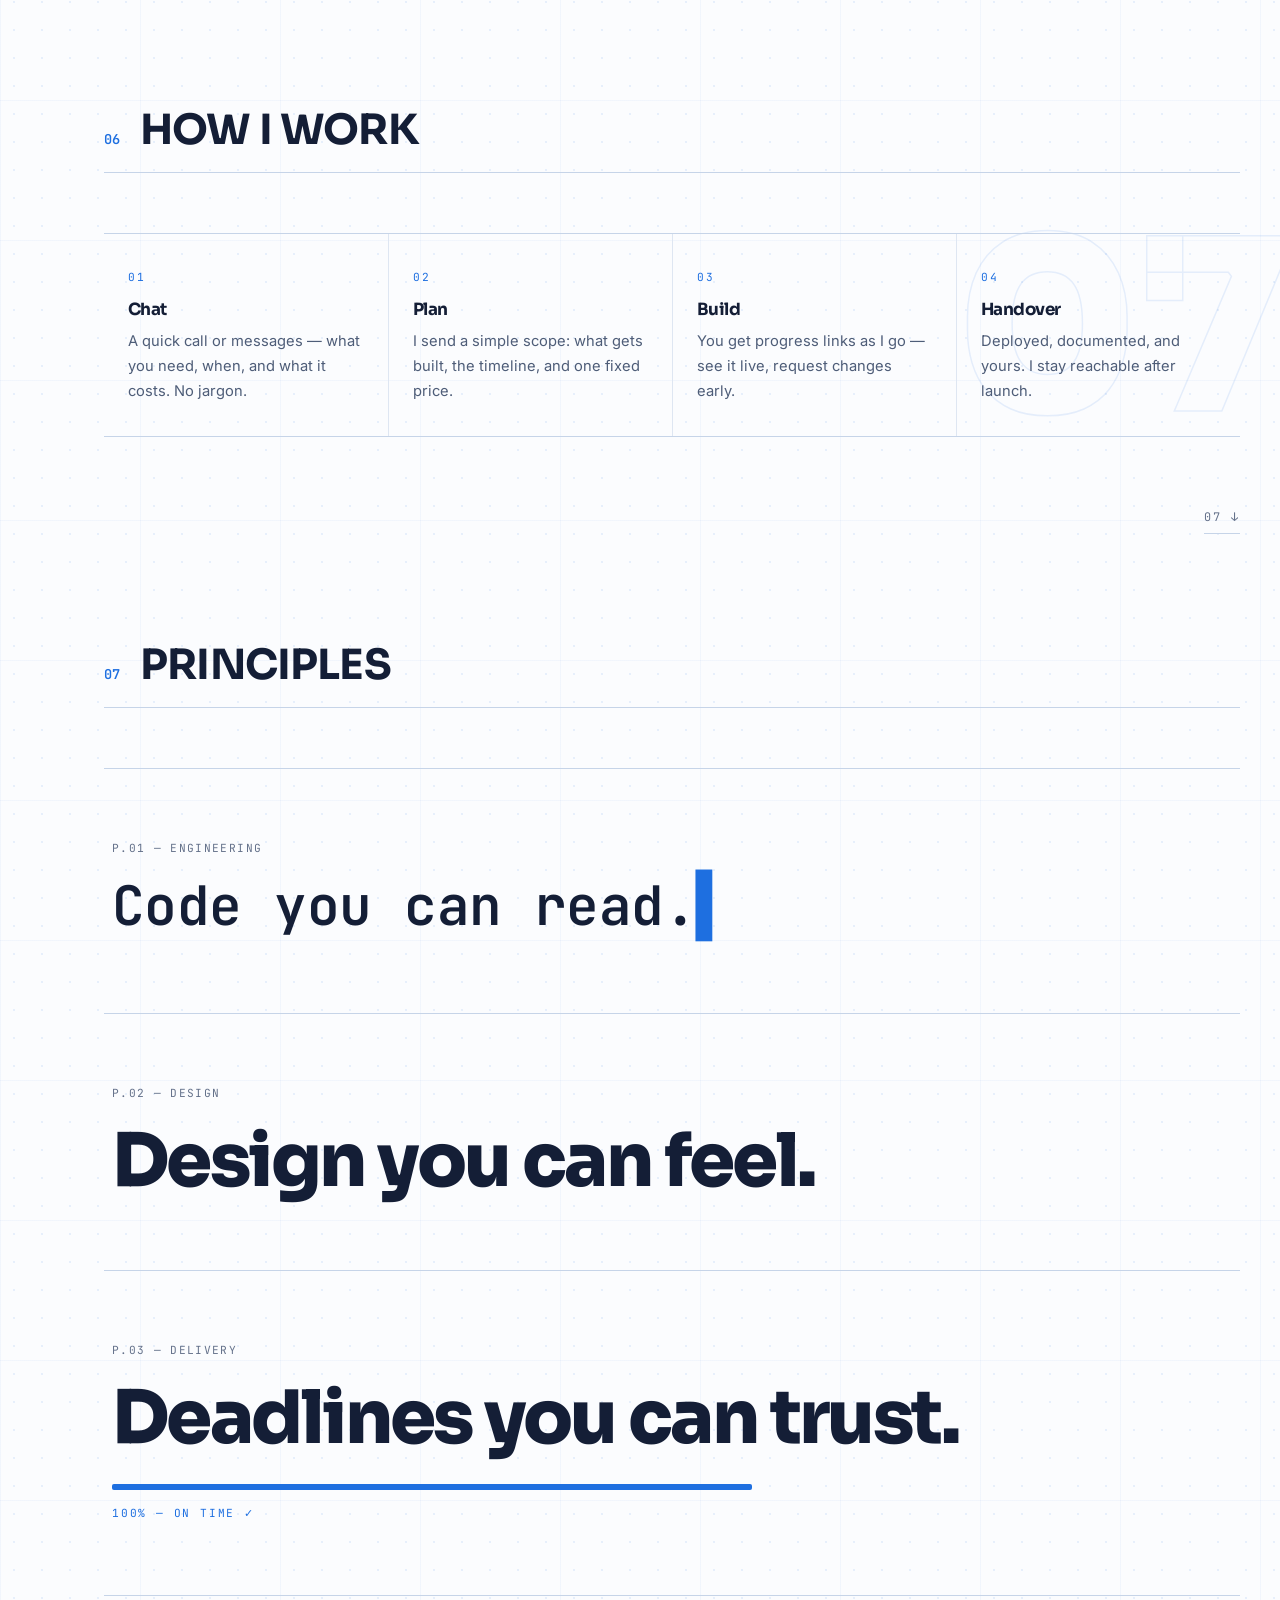
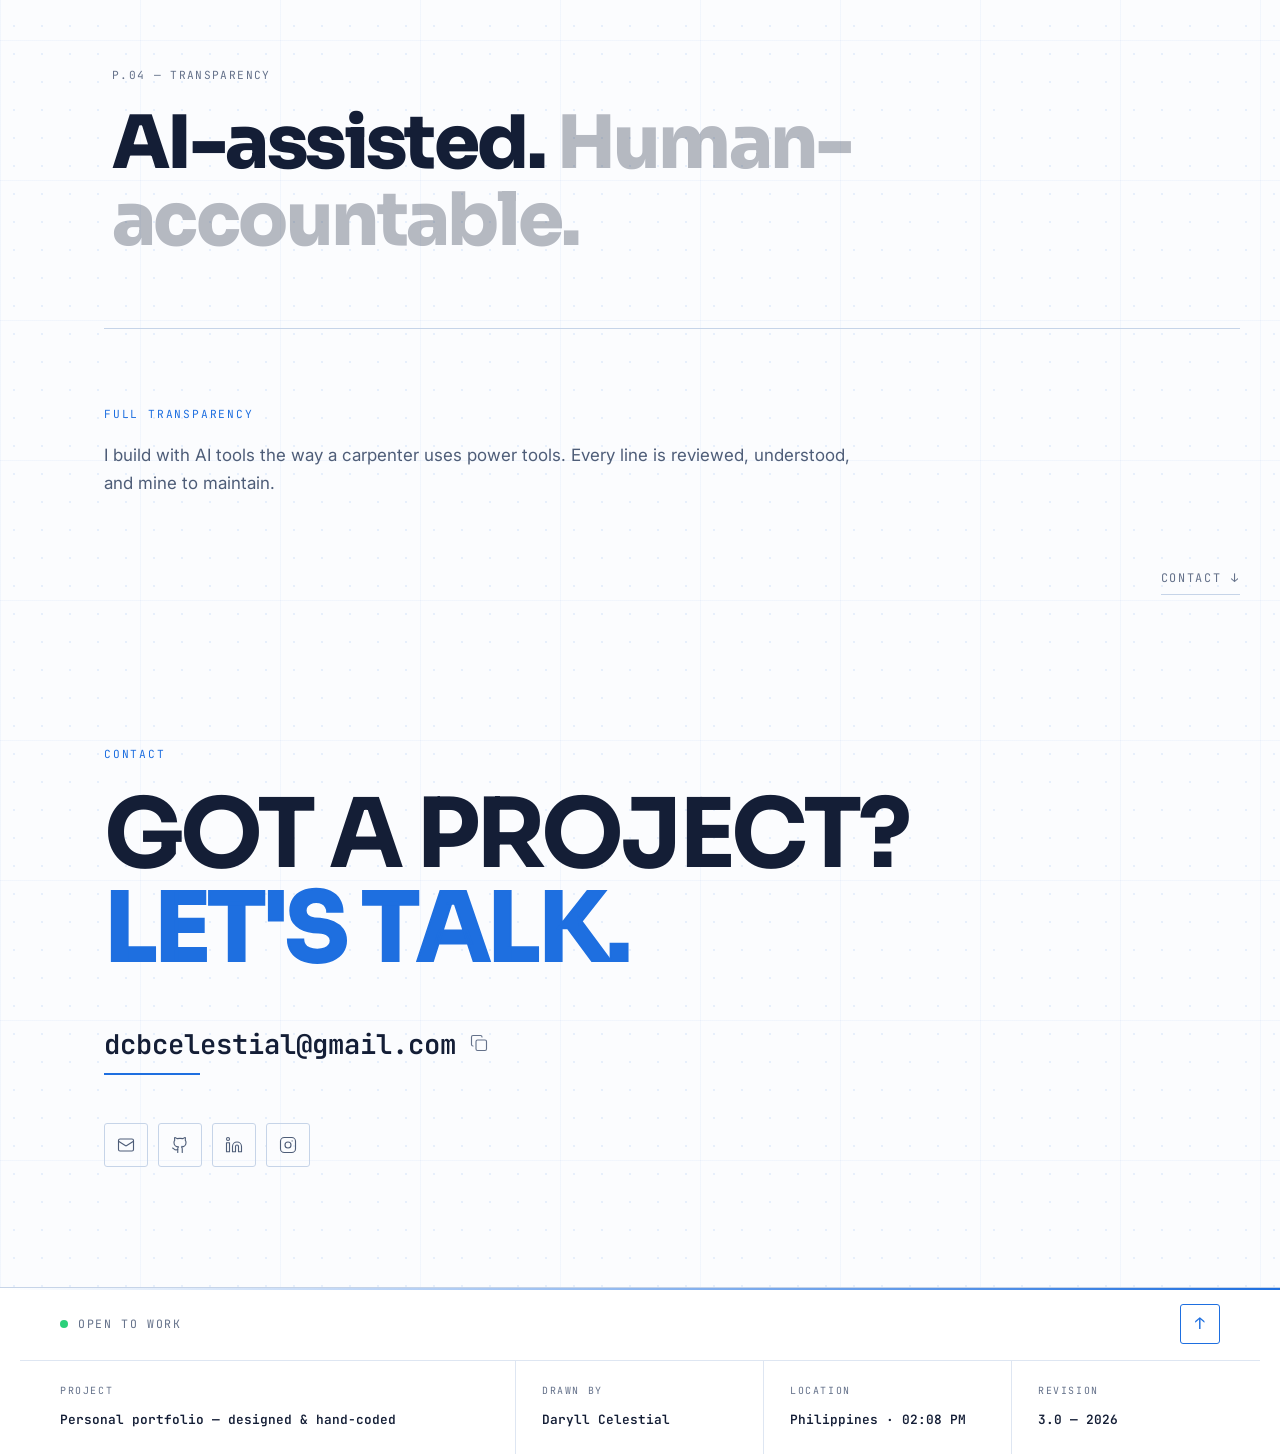
==== commit 74d2ed49: "Update portfolio content via admin" ====
--- a/index.html
+++ b/index.html
@@ -894,7 +894,7 @@
   <div class="wrap">
     <div class="spec">
       <!-- CMS:hero-spec -->
-      <span class="note-dim">Now: <b>Leading a capstone dev team</b></span>
+      <span class="note-dim">Now: <b>Upskilling</b></span>
       <span class="note-dim">Status: <b style="color:var(--azure)">Open to work</b></span>
       <!-- /CMS:hero-spec -->
     </div>
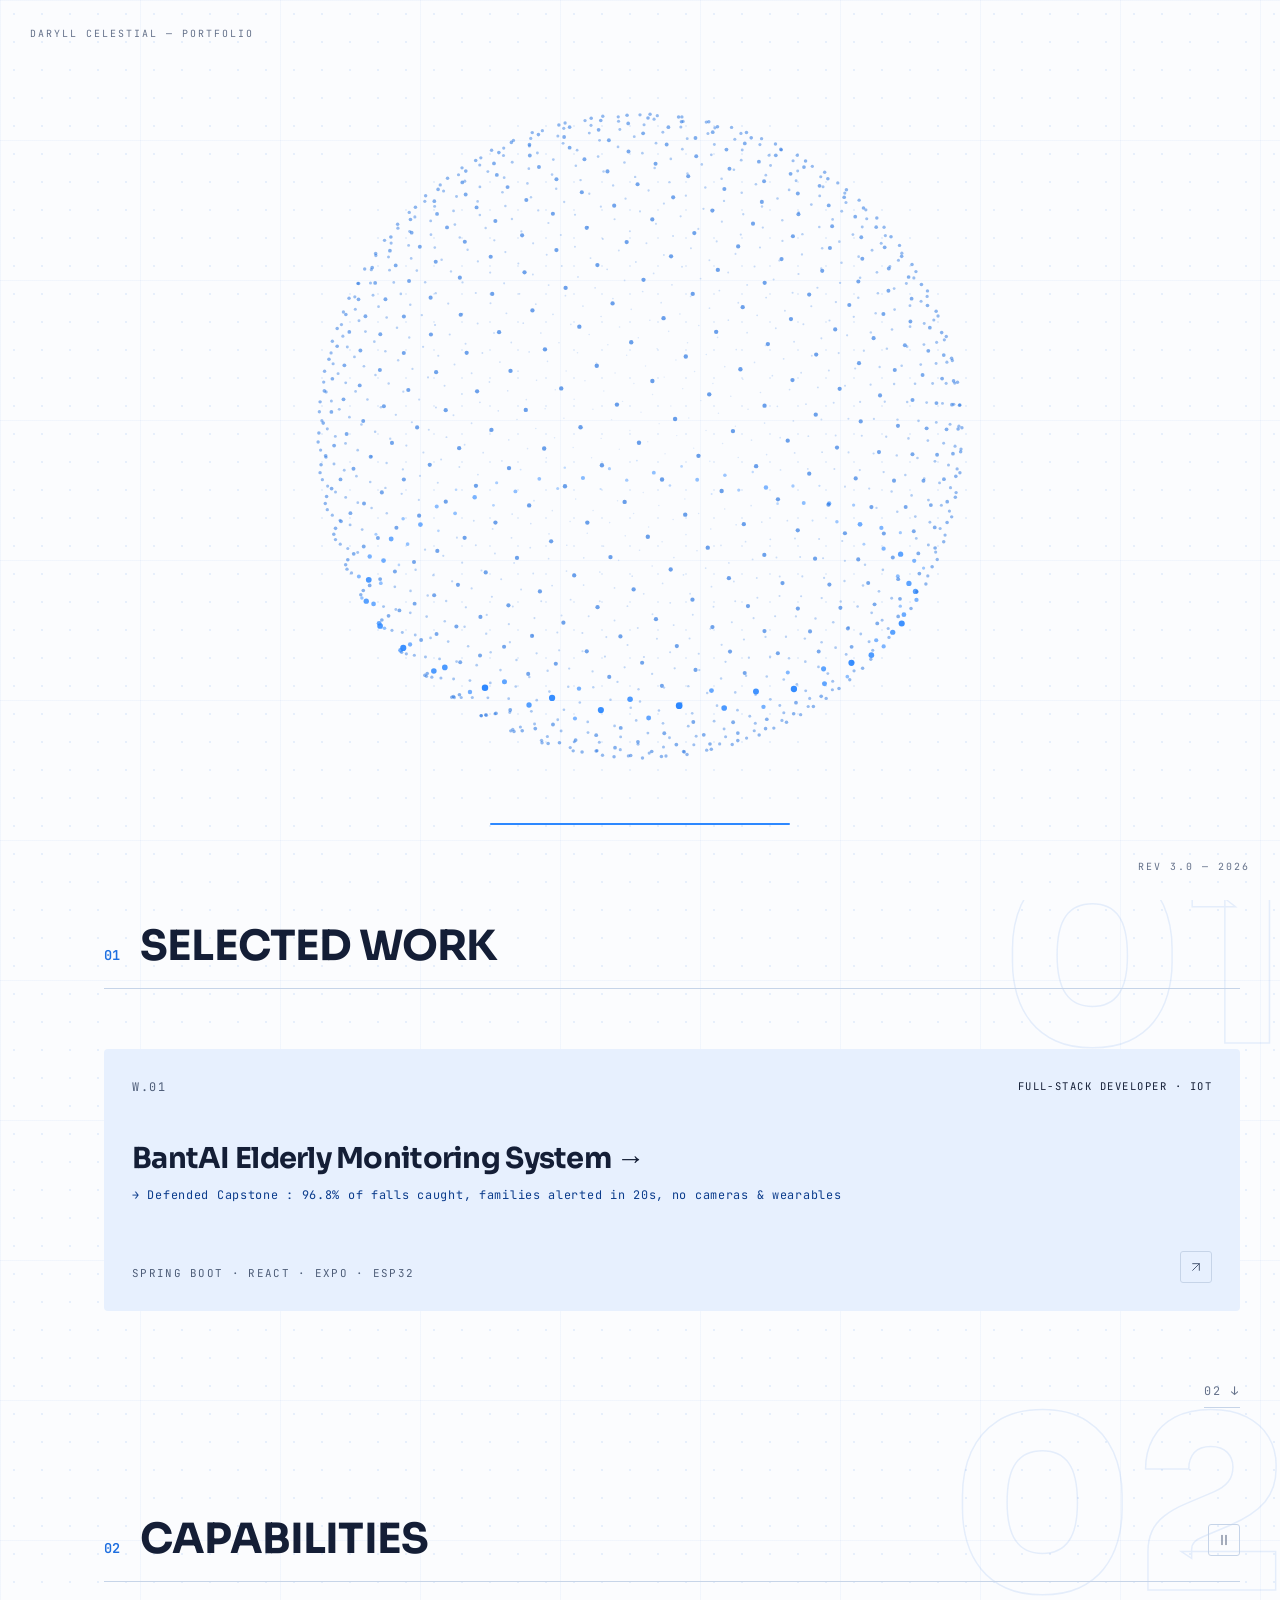
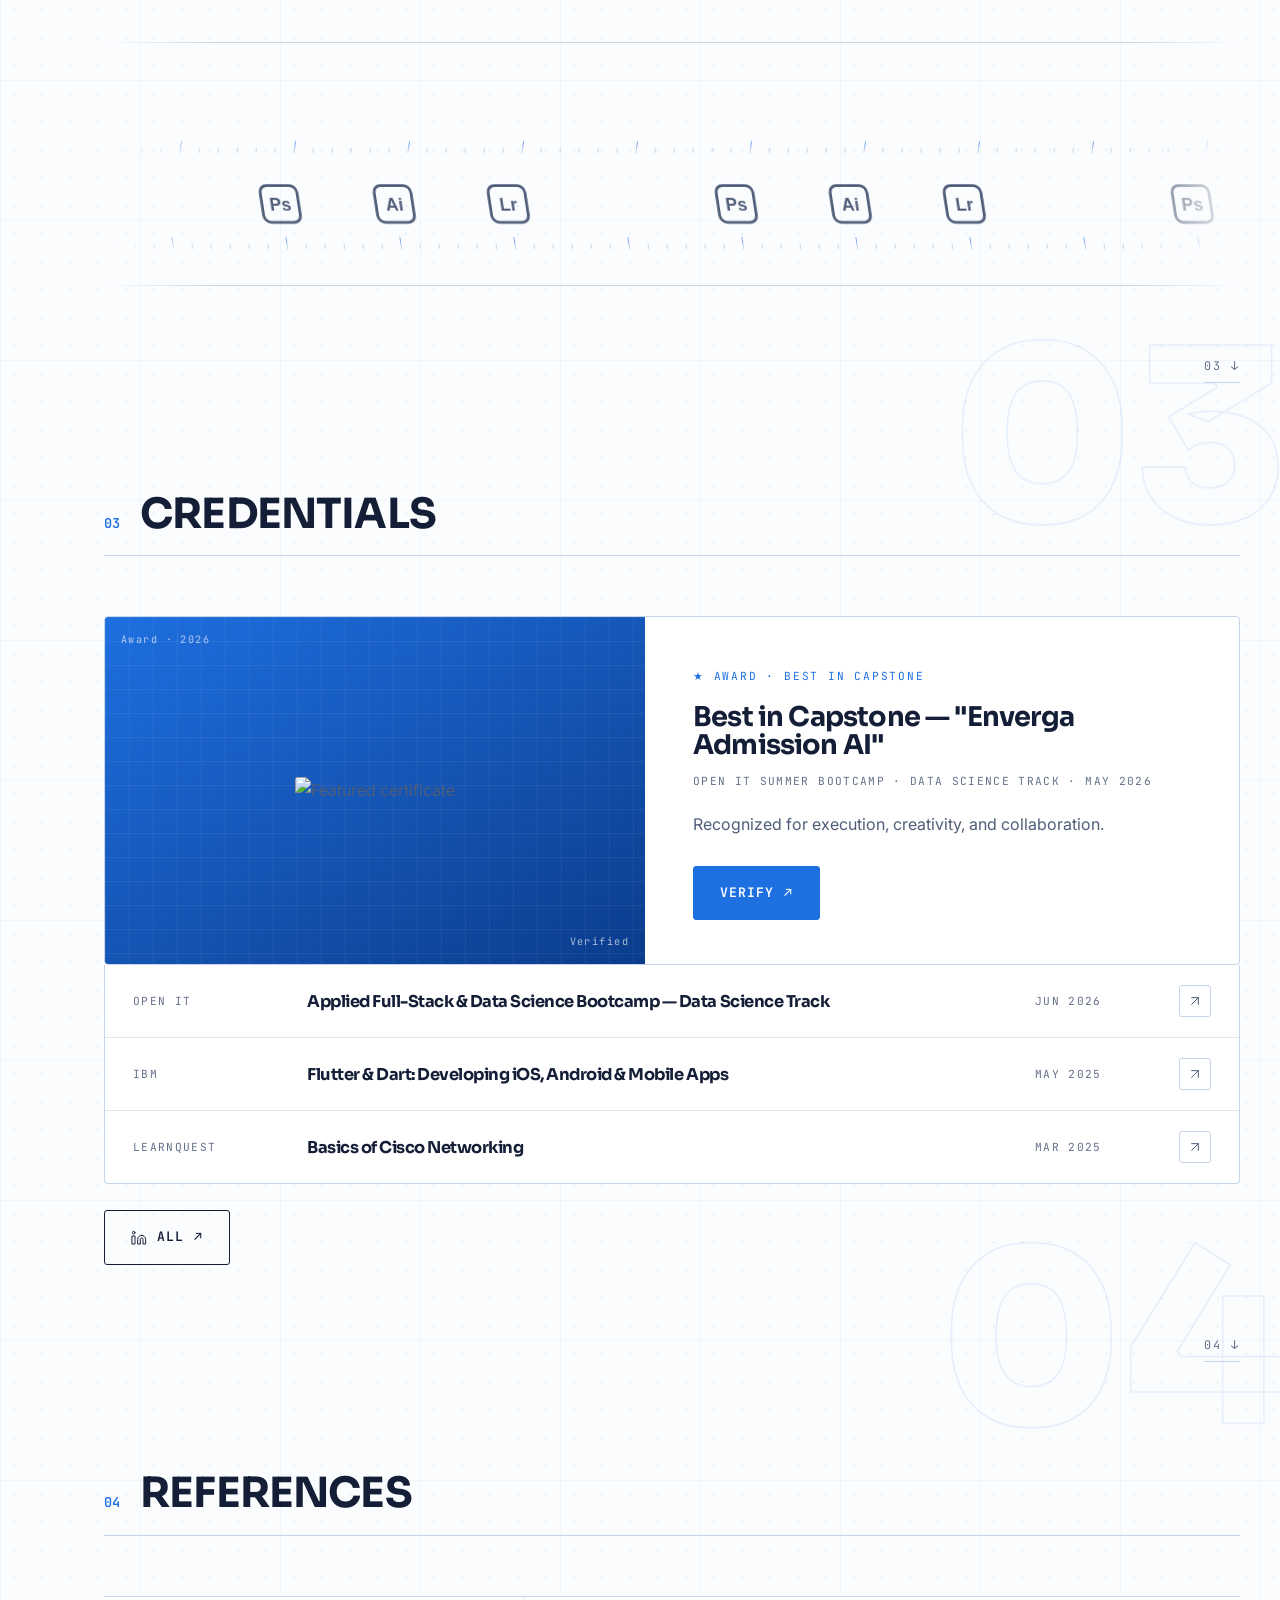
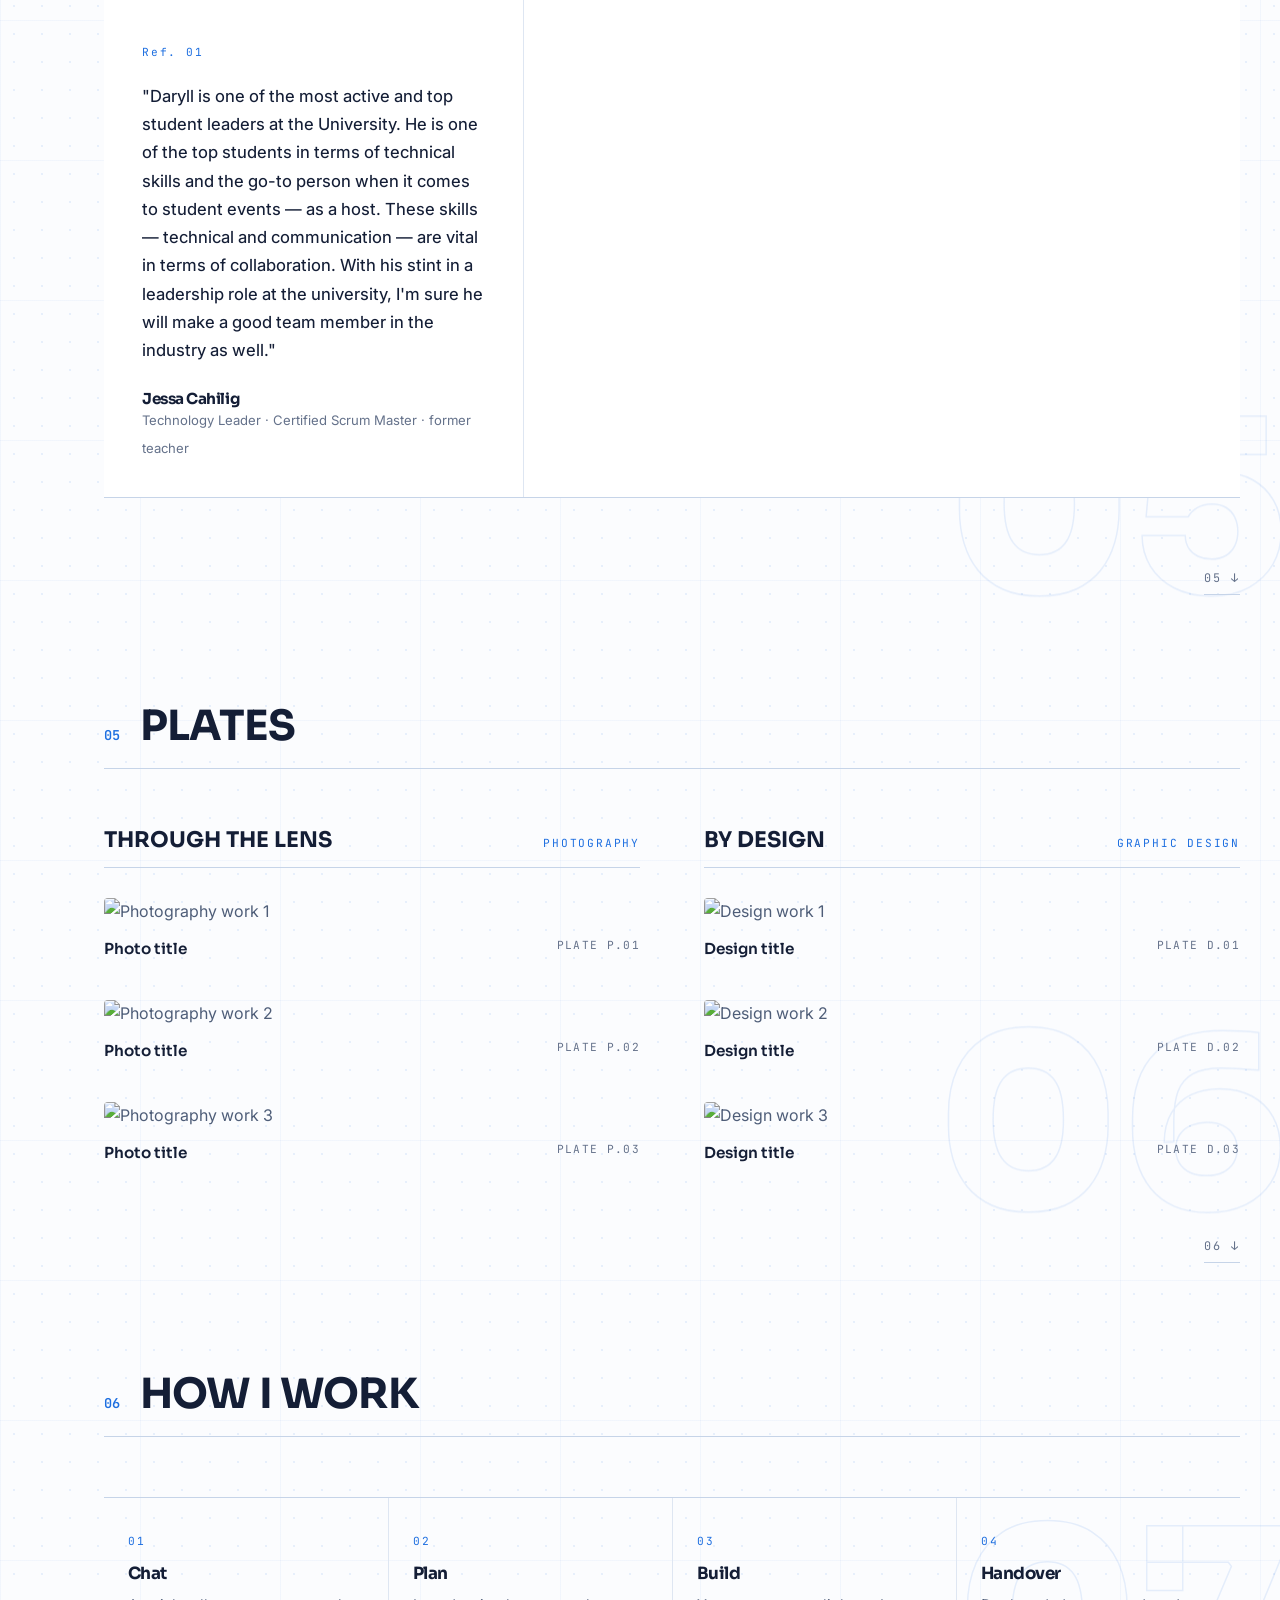
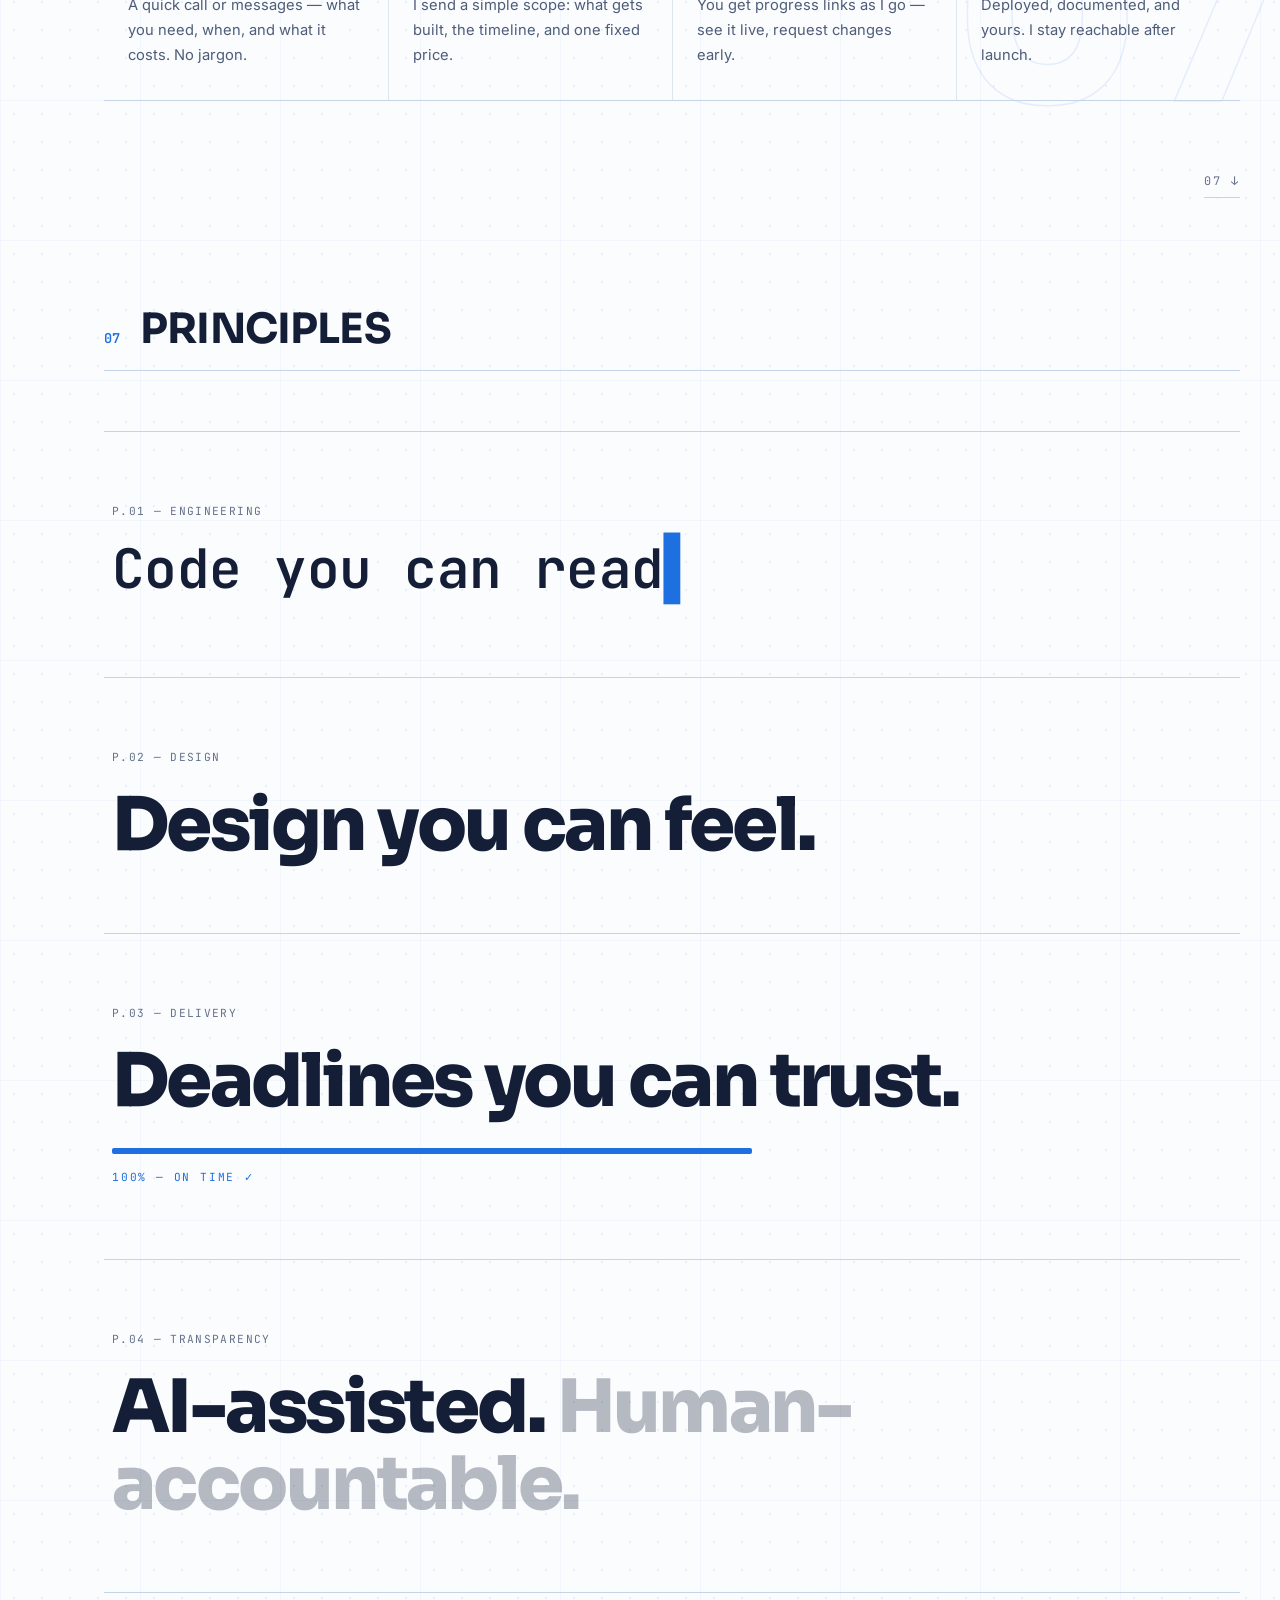
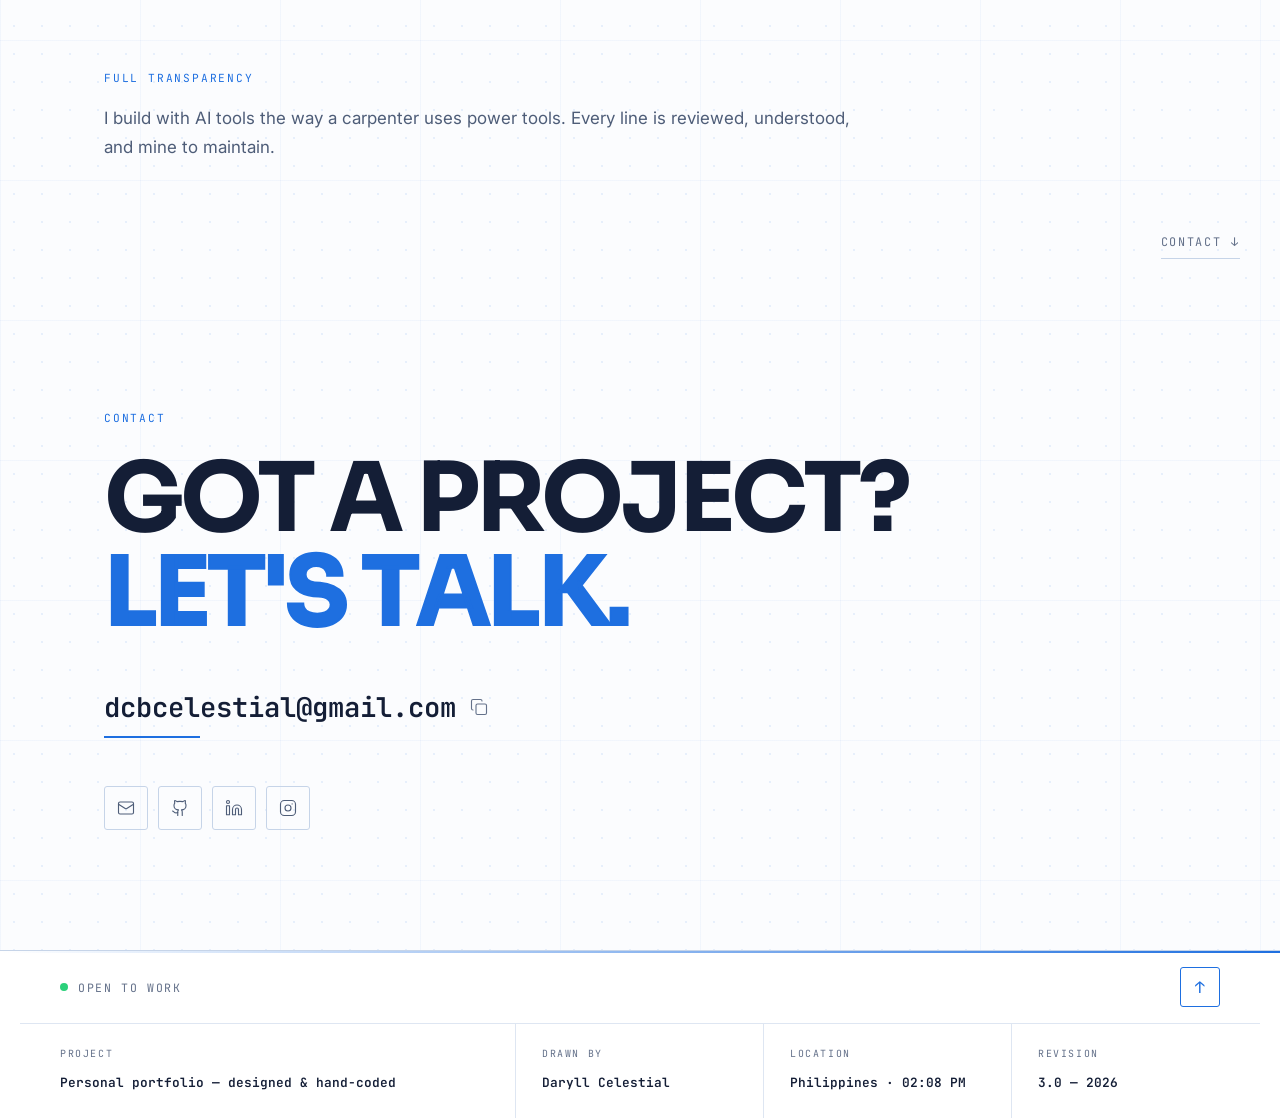
==== commit 63af4367: "Bantai System Added in Projects via admin" ====
--- a/index.html
+++ b/index.html
@@ -940,39 +940,13 @@
 
     <div class="works reveal" id="works">
       <!-- CMS:work -->
-      <article class="work-row w-hero">
-        <div class="w-photo"><img src="https://images.unsplash.com/photo-1467232004584-a241de8bcf5d?w=1200&amp;q=80" alt=""></div>
-        <div class="w-top"><span class="num">W.01</span><span class="w-role">Full-stack developer</span></div>
+      <article class="work-row w-wide w-full" data-img="images/bantai-elderly-monitoring-syst-0a1e76.jpg">
+        <div class="w-top"><span class="num">W.01</span><span class="w-role">Full-stack developer · IoT</span></div>
         <div>
-          <h3><a href="work-portal.html">Campus Service Portal</a></h3>
-          <p class="desc">Students file and track requests online instead of on paper. Built end-to-end with role-based access.</p>
-          <p class="outcome">→ 300+ students onboarded · paper forms eliminated (edit: your real result)</p>
+          <h3><a href="work-portal.html">BantAI Elderly Monitoring System</a></h3>
+          <p class="outcome">→ Defended Capstone : 96.8% of falls caught, families alerted in 20s, no cameras &amp; wearables</p>
         </div>
-        <div class="w-foot"><span class="w-stack">React · Node · MySQL</span><div class="links"><a href="#" target="_blank" rel="noopener" class="ic sm" data-label="Code"><svg class="i" viewBox="0 0 24 24" aria-hidden="true" fill="none" stroke="currentColor" stroke-width="1.5" stroke-linecap="round" stroke-linejoin="round"><path d="m16 18 6-6-6-6"/><path d="m8 6-6 6 6 6"/></svg></a><a href="#" target="_blank" rel="noopener" class="ic sm" data-label="Live"><svg class="i" viewBox="0 0 24 24" aria-hidden="true" fill="none" stroke="currentColor" stroke-width="1.5" stroke-linecap="round" stroke-linejoin="round"><path d="M7 17 17 7"/><path d="M7 7h10v10"/></svg></a></div></div>
-      </article>
-      <article class="work-row w-wide" data-img="https://images.unsplash.com/photo-1551288049-bebda4e38f71?w=700&amp;q=80">
-        <div class="w-top"><span class="num">W.02</span><span class="w-role">Backend developer</span></div>
-        <div>
-          <h3>Inventory Dashboard</h3>
-          <p class="outcome">→ 2-week build · stockouts down 40% (edit: your real result)</p>
-        </div>
-        <div class="w-foot"><span class="w-stack">Python · Flask</span><div class="links"><a href="#" target="_blank" rel="noopener" class="ic sm" data-label="Code"><svg class="i" viewBox="0 0 24 24" aria-hidden="true" fill="none" stroke="currentColor" stroke-width="1.5" stroke-linecap="round" stroke-linejoin="round"><path d="m16 18 6-6-6-6"/><path d="m8 6-6 6 6 6"/></svg></a><a href="#" target="_blank" rel="noopener" class="ic sm" data-label="Live"><svg class="i" viewBox="0 0 24 24" aria-hidden="true" fill="none" stroke="currentColor" stroke-width="1.5" stroke-linecap="round" stroke-linejoin="round"><path d="M7 17 17 7"/><path d="M7 7h10v10"/></svg></a></div></div>
-      </article>
-      <article class="work-row w-dark" data-img="https://images.unsplash.com/photo-1517694712202-14dd9538aa97?w=700&amp;q=80">
-        <div class="w-top"><span class="num">W.03</span><span class="w-role">Team lead · Frontend</span></div>
-        <div>
-          <h3>Booking System</h3>
-          <p class="outcome">→ bookings handled online end-to-end (edit: your real result)</p>
-        </div>
-        <div class="w-foot"><span class="w-stack">PHP · JavaScript</span><div class="links"><a href="#" target="_blank" rel="noopener" class="ic sm" data-label="Code"><svg class="i" viewBox="0 0 24 24" aria-hidden="true" fill="none" stroke="currentColor" stroke-width="1.5" stroke-linecap="round" stroke-linejoin="round"><path d="m16 18 6-6-6-6"/><path d="m8 6-6 6 6 6"/></svg></a><a href="#" target="_blank" rel="noopener" class="ic sm" data-label="Live"><svg class="i" viewBox="0 0 24 24" aria-hidden="true" fill="none" stroke="currentColor" stroke-width="1.5" stroke-linecap="round" stroke-linejoin="round"><path d="M7 17 17 7"/><path d="M7 7h10v10"/></svg></a></div></div>
-      </article>
-      <article class="work-row w-blue" data-img="https://images.unsplash.com/photo-1555066931-4365d14bab8c?w=700&amp;q=80">
-        <div class="w-top"><span class="num">W.04</span><span class="w-role">Solo project</span></div>
-        <div>
-          <h3>Weather &amp; Maps App</h3>
-          <p class="outcome">→ solo project · shipped in 10 days (edit: your real result)</p>
-        </div>
-        <div class="w-foot"><span class="w-stack">React · APIs</span><div class="links"><a href="#" target="_blank" rel="noopener" class="ic sm" data-label="Code"><svg class="i" viewBox="0 0 24 24" aria-hidden="true" fill="none" stroke="currentColor" stroke-width="1.5" stroke-linecap="round" stroke-linejoin="round"><path d="m16 18 6-6-6-6"/><path d="m8 6-6 6 6 6"/></svg></a><a href="#" target="_blank" rel="noopener" class="ic sm" data-label="Live"><svg class="i" viewBox="0 0 24 24" aria-hidden="true" fill="none" stroke="currentColor" stroke-width="1.5" stroke-linecap="round" stroke-linejoin="round"><path d="M7 17 17 7"/><path d="M7 7h10v10"/></svg></a></div></div>
+        <div class="w-foot"><span class="w-stack">Spring Boot · React · Expo · ESP32</span><div class="links"><a href="https://bantai.up.railway.app" target="_blank" rel="noopener" class="ic sm" data-label="Live"><svg class="i" viewBox="0 0 24 24" aria-hidden="true" fill="none" stroke="currentColor" stroke-width="1.5" stroke-linecap="round" stroke-linejoin="round"><path d="M7 17 17 7"/><path d="M7 7h10v10"/></svg></a></div></div>
       </article>
       <!-- /CMS:work -->
     </div>
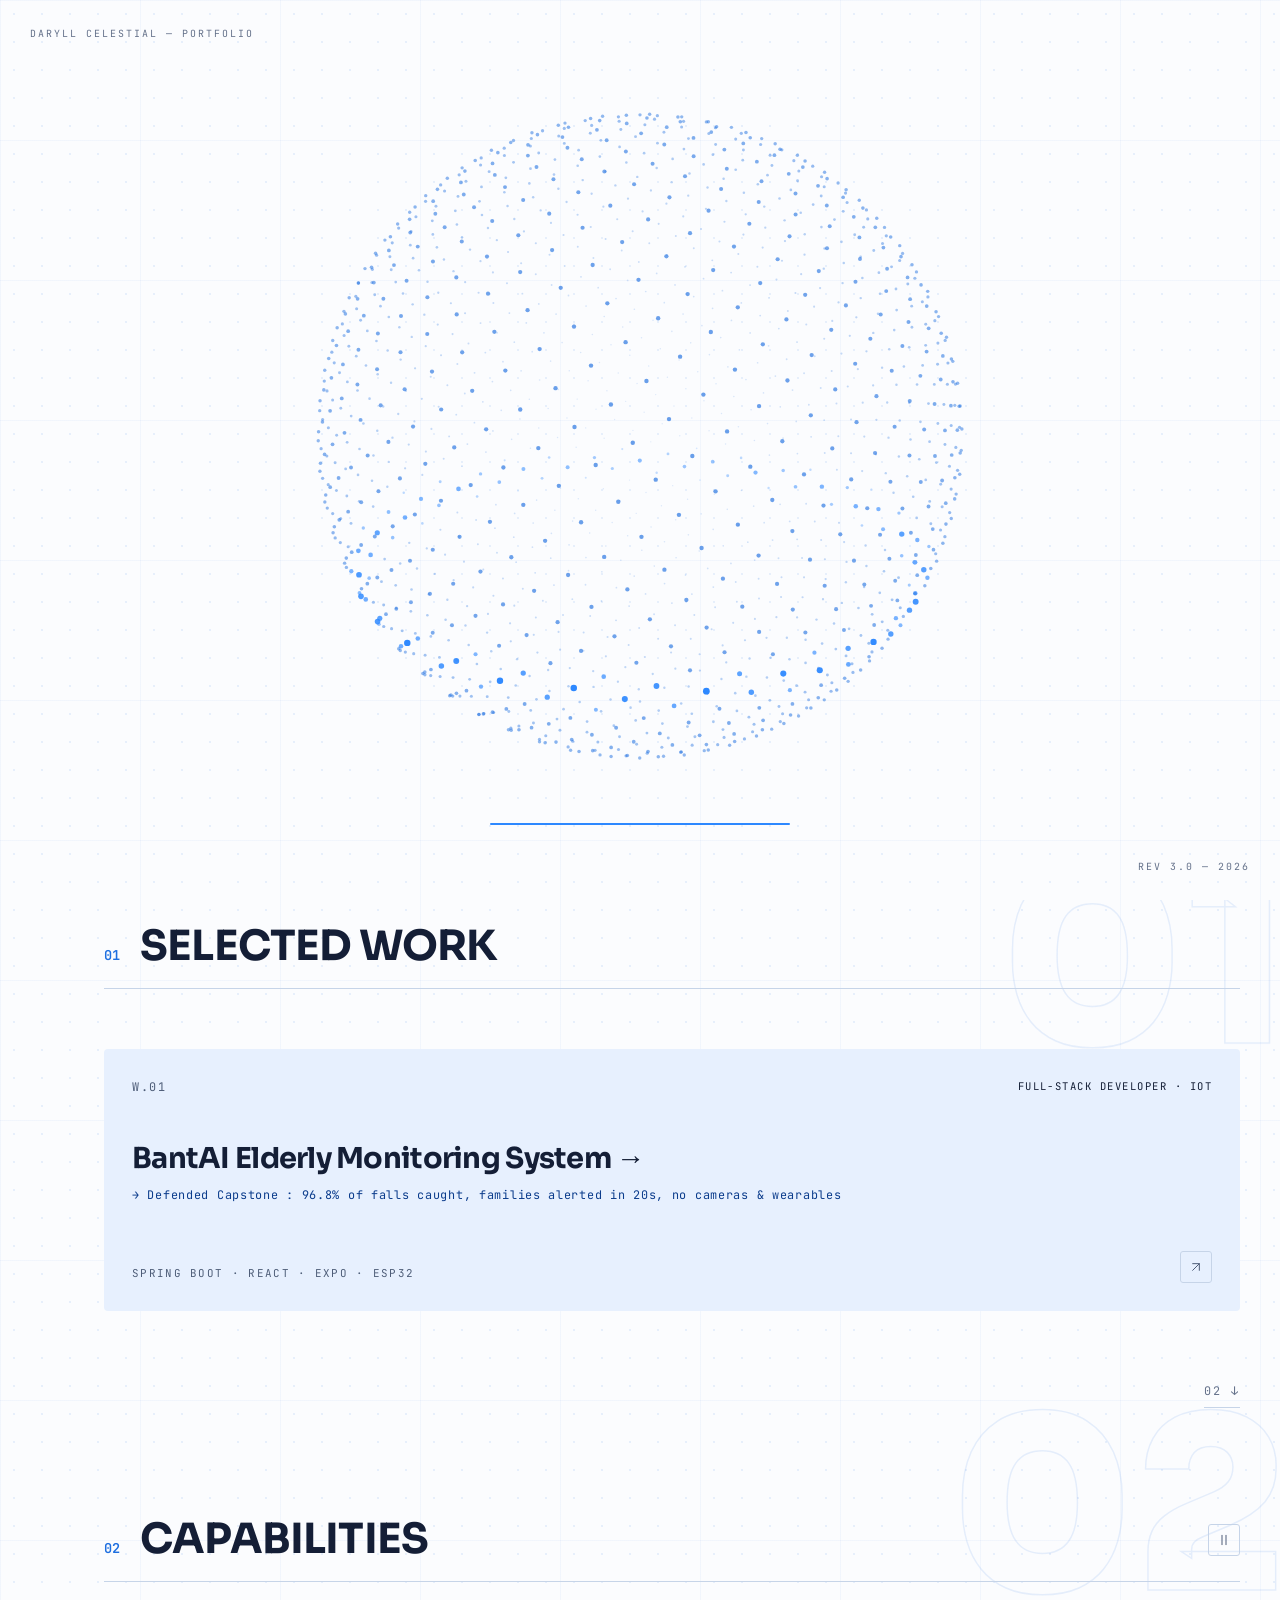
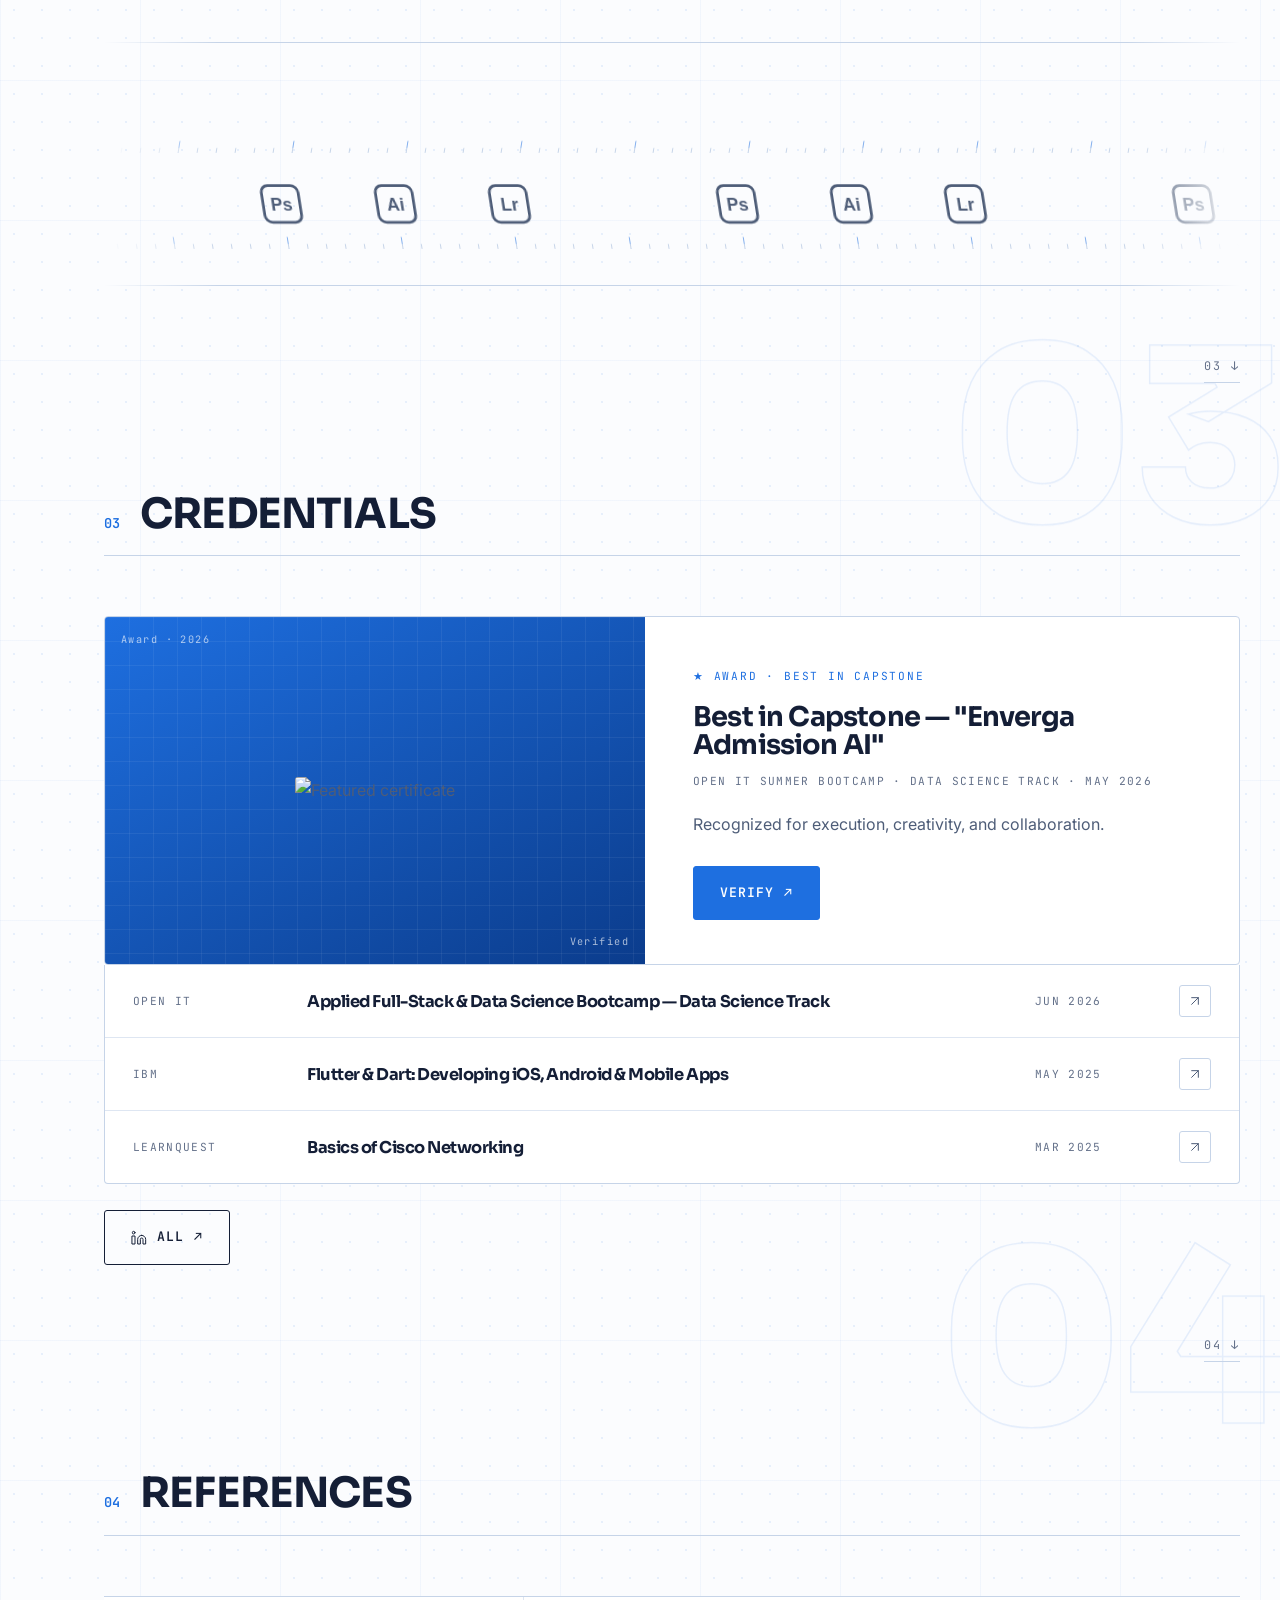
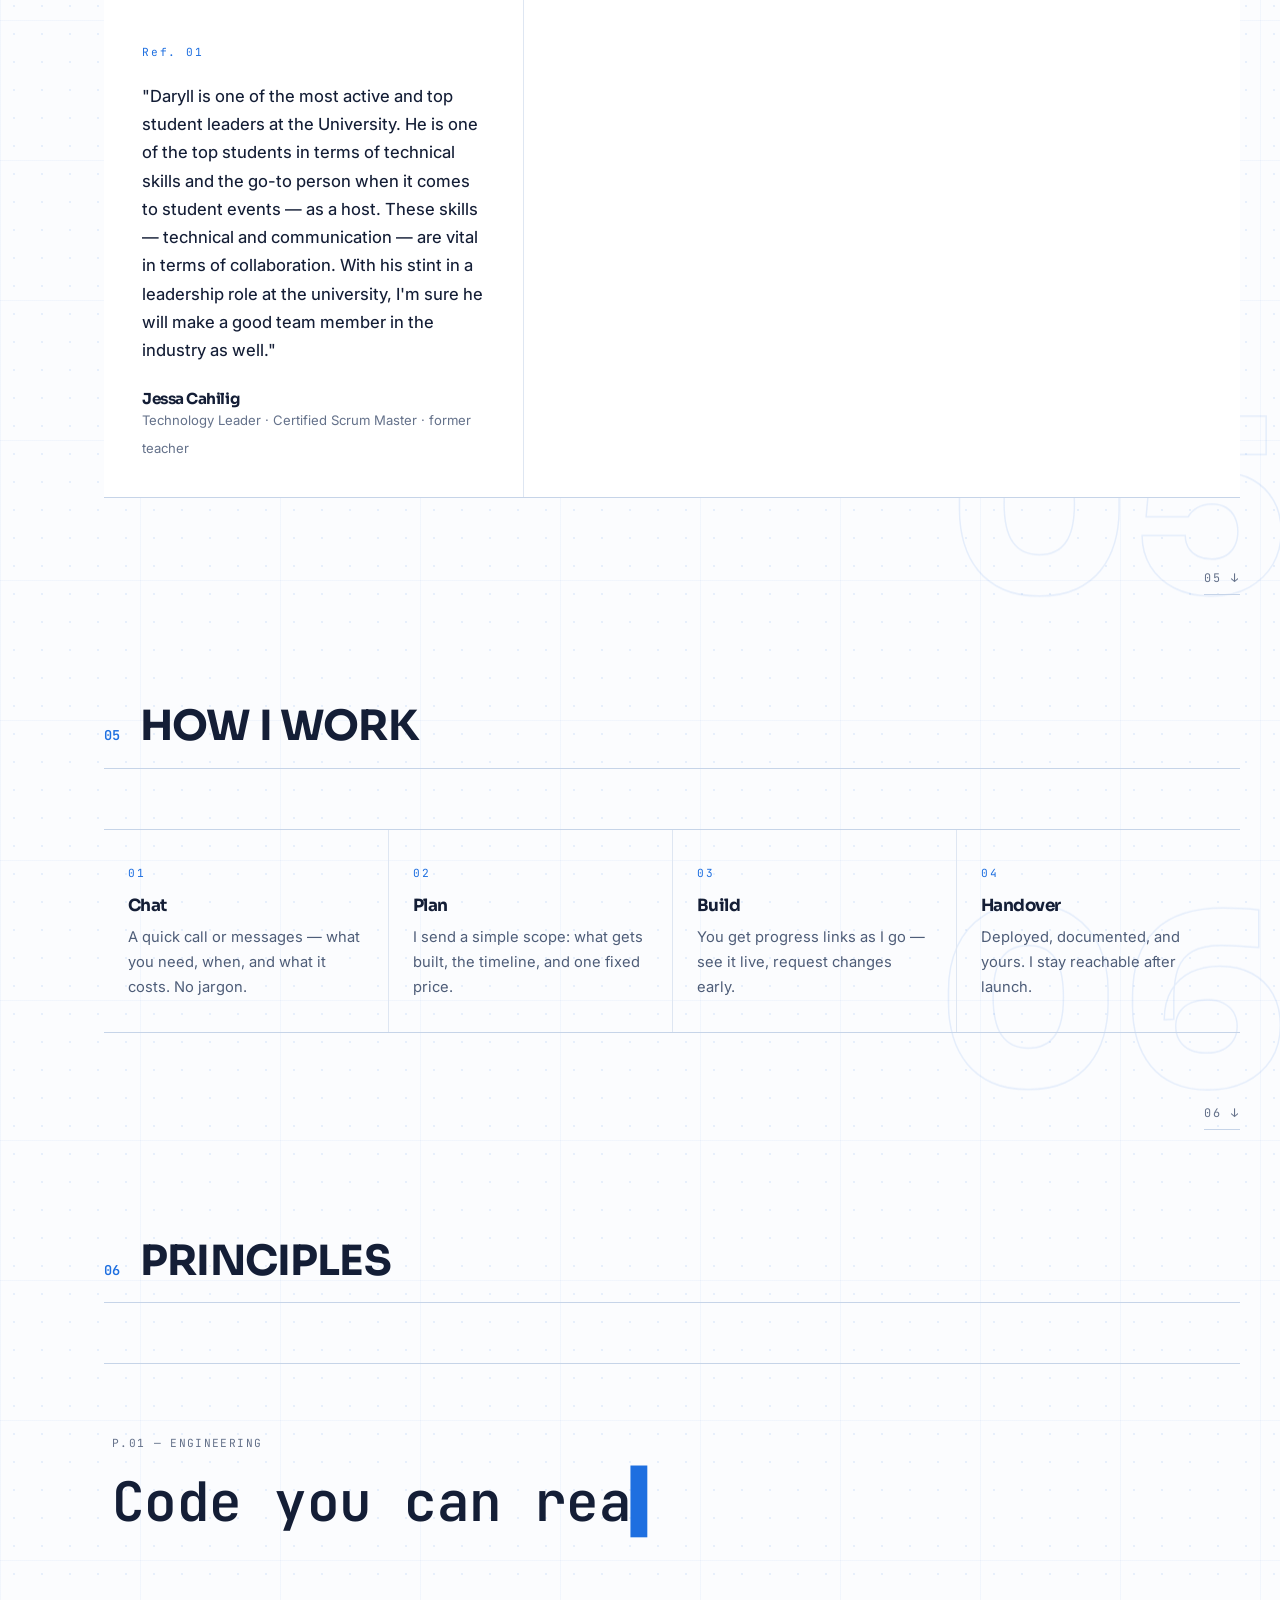
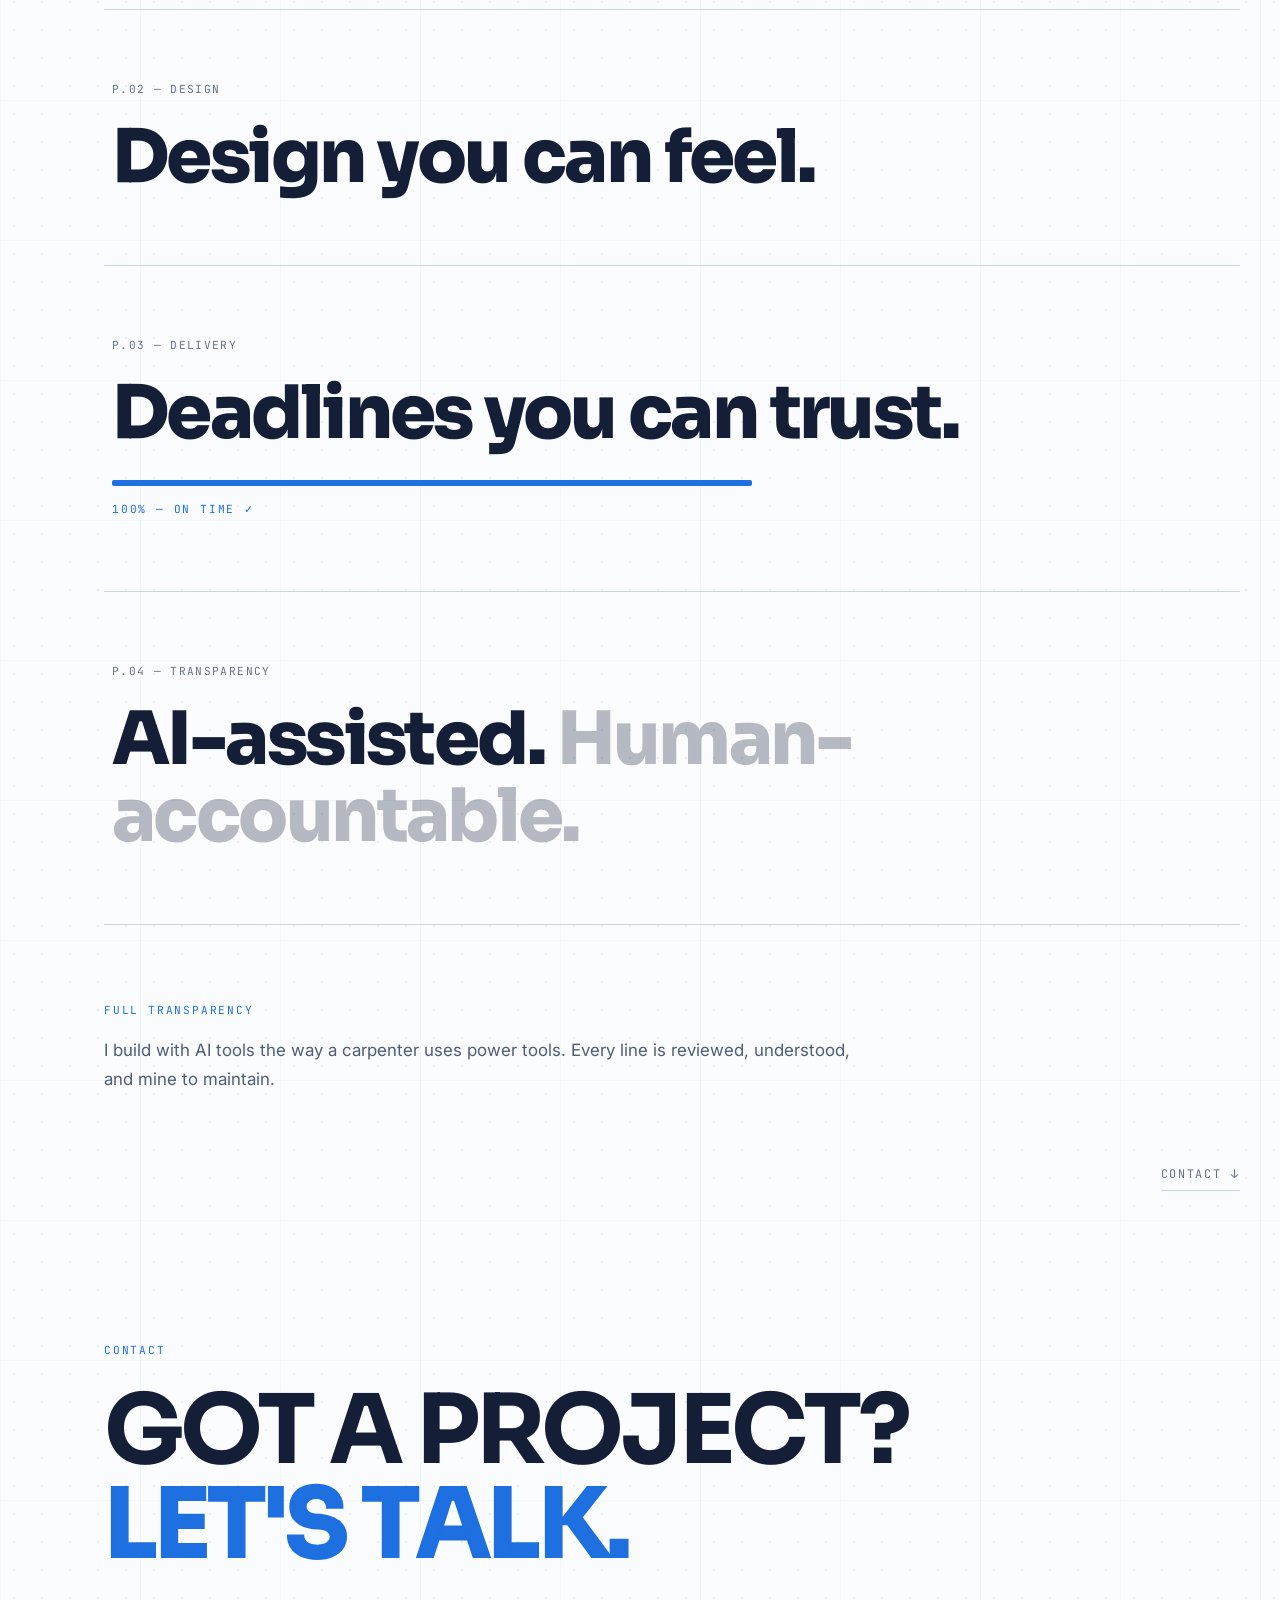
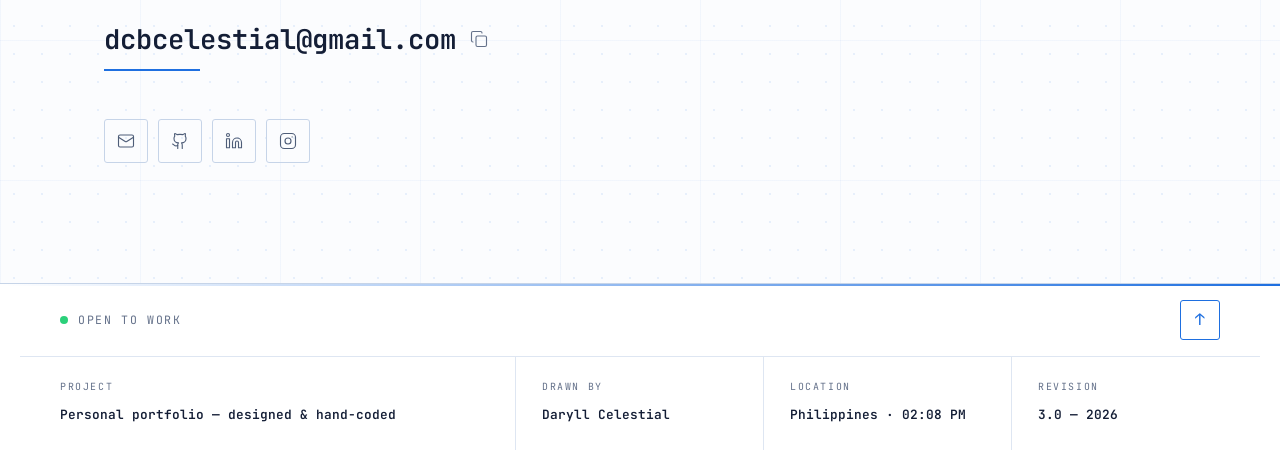
==== commit 80156657: "plates removed" ====
--- a/index.html
+++ b/index.html
@@ -293,34 +293,6 @@
 .quote .who span{ font-size:.82rem; color:var(--mist); }
 .drag-hint{ margin-top:16px; }
 
-/* 06 PLATES — creative work, print-style captions below */
-.lanes{ display:grid; grid-template-columns:1fr 1fr; gap:64px; }
-.lane-head{ display:flex; justify-content:space-between; align-items:baseline;
-  padding-bottom:14px; border-bottom:1px solid var(--line-strong); margin-bottom:30px; }
-.lane-head h3{ font-size:1.35rem; text-transform:uppercase; letter-spacing:0; }
-.lane-stack{ display:flex; flex-direction:column; gap:38px; }
-.plate{ cursor:zoom-in; }
-.plate .ph{ overflow:hidden; border-radius:4px; position:relative; }
-.plate img{ width:100%; transition:transform .6s var(--ease); }
-.plate:hover img{ transform:scale(1.04); }
-.plate .cap{ display:flex; justify-content:space-between; gap:14px; margin-top:11px; }
-.plate .cap b{ font-family:'Sora'; font-weight:600; font-size:.95rem; color:var(--ink); }
-
-/* lightbox */
-.lightbox{ position:fixed; inset:0; z-index:100; display:none; place-items:center;
-  background:rgba(10,16,32,.93); backdrop-filter:blur(6px); padding:30px; overscroll-behavior:contain; }
-.lightbox.open{ display:grid; }
-.lightbox img{ max-width:90vw; max-height:78vh; border-radius:4px; box-shadow:0 30px 80px -20px rgba(0,0,0,.6); }
-.lb-cap{ position:absolute; bottom:32px; left:0; right:0; text-align:center; color:#fff; }
-.lb-cap .pill{ font-family:'JetBrains Mono'; font-size:.66rem; letter-spacing:.16em; text-transform:uppercase; color:var(--azure-bright); }
-.lb-cap .meta{ font-family:'JetBrains Mono'; font-size:.78rem; opacity:.8; display:block; margin-top:4px; }
-.lb-close,.lb-nav{ position:absolute; background:rgba(255,255,255,.1); border:1px solid rgba(255,255,255,.2);
-  color:#fff; cursor:pointer; border-radius:3px; transition:background .25s; }
-.lb-close:hover,.lb-nav:hover{ background:rgba(255,255,255,.22); }
-.lb-close{ top:26px; right:30px; width:46px; height:46px; font-size:1.3rem; }
-.lb-nav{ top:50%; transform:translateY(-50%); width:48px; height:48px; font-size:1.4rem; }
-.lb-nav.prev{ left:26px; } .lb-nav.next{ right:26px; }
-
 /* CONTACT — huge drafted link */
 .cta{ padding:150px 0 120px; }
 .cta .note{ display:block; margin-bottom:24px; }
@@ -416,16 +388,11 @@
 
 /* work row micro-motion */
 
-/* plates wipe in */
-.plate .ph img{ clip-path:inset(0 100% 0 0); transition:clip-path 1s var(--ease), transform .6s var(--ease); }
-.plate.in .ph img{ clip-path:inset(0 0 0 0); }
-
 @media (hover:none){ #spot,#cursor{ display:none; } }
 @media (prefers-reduced-motion:reduce){
   #spot,#cursor{ display:none; }
   .idx::after{ transform:scaleX(1); }
   .dim{ transform:scaleX(1); } .dim-wrap{ opacity:1; }
-  .plate .ph img{ clip-path:none; }
   .ghost{ transform:none !important; }
   body::after{ display:none; }
 }
@@ -454,7 +421,7 @@
   color:var(--azure); margin-top:10px; }
 .w-hero .outcome, .w-dark .outcome, .w-blue .outcome{ color:#fff; }
 
-/* 06 how I work */
+/* 05 how I work */
 .steps{ display:grid; grid-template-columns:repeat(4,1fr); border-top:1px solid var(--line-strong);
   border-bottom:1px solid var(--line-strong); }
 .step{ padding:28px 24px 32px; }
@@ -477,7 +444,7 @@
 
 
 /* =========================================================
-   NIGHT MODE (header toggle) + 07 PRINCIPLES
+   NIGHT MODE (header toggle) + 06 PRINCIPLES
 ========================================================= */
 body{ transition:background-color .8s var(--ease); }
 h1,h2,h3,h4{ transition:color .8s var(--ease); }
@@ -503,7 +470,7 @@
 body.night .toTop:hover{ background:#1E6FE0; }
 body.night::after{ mix-blend-mode:screen; opacity:.04; }
 
-/* ---- 07 principles: typography IS the design ---- */
+/* ---- 06 principles: typography IS the design ---- */
 .prin{ border-top:1px solid var(--line-strong); }
 .prin-row{ position:relative; padding:70px 8px; border-bottom:1px solid var(--line-strong); }
 .prin-row .pn{ display:block; margin-bottom:20px; }
@@ -720,7 +687,6 @@
   .work-row.w-wide{ grid-column:1 / -1; min-height:220px; }
   .work-row.w-dark, .work-row.w-blue{ min-height:240px; }
   .work-row.w-half{ grid-column:span 1; }
-  .lanes{ grid-template-columns:1fr; gap:60px; }
   .tb-grid{ grid-template-columns:1fr 1fr; }
   .tb-cell{ border-bottom:1px solid var(--line); }
 }
@@ -863,7 +829,6 @@
     <a href="#work" data-s="work" tabindex="-1" aria-label="Work"></a>
     <a href="#skills" data-s="skills" tabindex="-1" aria-label="Capabilities"></a>
     <a href="#certs" data-s="certs" tabindex="-1" aria-label="Credentials"></a>
-    <a href="#creative" data-s="creative" tabindex="-1" aria-label="Plates"></a>
     <a href="#contact" data-s="contact" tabindex="-1" aria-label="Contact"></a>
   </nav>
   <span class="vtext">DAR</span>
@@ -1055,62 +1020,15 @@
       </div>
       <!-- /CMS:refs -->
     </div>
-      <div class="bridge reveal"><a href="#creative" aria-label="05 Plates">05 <span class="ar" aria-hidden="true">↓</span></a></div>
+      <div class="bridge reveal"><a href="#process" aria-label="05 How I work">05 <span class="ar" aria-hidden="true">↓</span></a></div>
   </div>
 </section>
 
-<!-- ============ 05 PLATES ============ -->
-<section id="creative" style="padding-top:0;">
+<!-- ============ 05 HOW I WORK ============ -->
+<section id="process" style="padding-top:0;">
   <div class="wrap">
     <span class="ghost" aria-hidden="true">05</span>
-    <div class="idx reveal"><span class="n">05</span><h2>Plates</h2></div>
-    <div class="lanes reveal" id="gallery">
-      <!-- CMS:plates -->
-      <div class="lane">
-        <div class="lane-head"><h3>Through the lens</h3><span class="note">Photography</span></div>
-        <div class="lane-stack">
-          <figure class="plate" data-pill="Photography" data-meta="Camera · Lens · Settings">
-            <div class="ph"><img src="images/photo1.jpg" alt="Photography work 1"></div>
-            <div class="cap"><b>Photo title</b><span class="note-dim">Plate P.01</span></div>
-          </figure>
-          <figure class="plate" data-pill="Photography" data-meta="Camera · Lens · Settings">
-            <div class="ph"><img src="images/photo2.jpg" alt="Photography work 2"></div>
-            <div class="cap"><b>Photo title</b><span class="note-dim">Plate P.02</span></div>
-          </figure>
-          <figure class="plate" data-pill="Photography" data-meta="Camera · Lens · Settings">
-            <div class="ph"><img src="images/photo3.jpg" alt="Photography work 3"></div>
-            <div class="cap"><b>Photo title</b><span class="note-dim">Plate P.03</span></div>
-          </figure>
-        </div>
-      </div>
-      <div class="lane">
-        <div class="lane-head"><h3>By design</h3><span class="note">Graphic design</span></div>
-        <div class="lane-stack">
-          <figure class="plate" data-pill="Design" data-meta="Tool · Type · Year">
-            <div class="ph"><img src="images/design1.jpg" alt="Design work 1"></div>
-            <div class="cap"><b>Design title</b><span class="note-dim">Plate D.01</span></div>
-          </figure>
-          <figure class="plate" data-pill="Design" data-meta="Tool · Type · Year">
-            <div class="ph"><img src="images/design2.jpg" alt="Design work 2"></div>
-            <div class="cap"><b>Design title</b><span class="note-dim">Plate D.02</span></div>
-          </figure>
-          <figure class="plate" data-pill="Design" data-meta="Tool · Type · Year">
-            <div class="ph"><img src="images/design3.jpg" alt="Design work 3"></div>
-            <div class="cap"><b>Design title</b><span class="note-dim">Plate D.03</span></div>
-          </figure>
-        </div>
-      </div>
-      <!-- /CMS:plates -->
-    </div>
-      <div class="bridge reveal"><a href="#process" aria-label="06 How I work">06 <span class="ar" aria-hidden="true">↓</span></a></div>
-  </div>
-</section>
-
-<!-- ============ 06 HOW I WORK ============ -->
-<section id="process" style="padding-top:0;">
-  <div class="wrap">
-    <span class="ghost" aria-hidden="true">06</span>
-    <div class="idx reveal"><span class="n">06</span><h2>How I work</h2></div>
+    <div class="idx reveal"><span class="n">05</span><h2>How I work</h2></div>
 
     <div class="steps reveal">
       <div class="step"><span class="note">01</span><h3>Chat</h3><p>A quick call or messages — what you need, when, and what it costs. No jargon.</p></div>
@@ -1118,15 +1036,15 @@
       <div class="step"><span class="note">03</span><h3>Build</h3><p>You get progress links as I go — see it live, request changes early.</p></div>
       <div class="step"><span class="note">04</span><h3>Handover</h3><p>Deployed, documented, and yours. I stay reachable after launch.</p></div>
     </div>
-    <div class="bridge reveal"><a href="#principles" aria-label="07 Principles">07 <span class="ar" aria-hidden="true">↓</span></a></div>
+    <div class="bridge reveal"><a href="#principles" aria-label="06 Principles">06 <span class="ar" aria-hidden="true">↓</span></a></div>
   </div>
 </section>
 
-<!-- ============ 07 PRINCIPLES ============ -->
+<!-- ============ 06 PRINCIPLES ============ -->
 <section id="principles" style="padding-top:0;">
   <div class="wrap">
-    <span class="ghost" aria-hidden="true">07</span>
-    <div class="idx reveal"><span class="n">07</span><h2>Principles</h2></div>
+    <span class="ghost" aria-hidden="true">06</span>
+    <div class="idx reveal"><span class="n">06</span><h2>Principles</h2></div>
 
     <div class="prin">
       <div class="prin-row" data-fx="type" data-text="Code you can read.">
@@ -1192,15 +1110,6 @@
   </div>
 </footer>
 
-<!-- lightbox -->
-<div class="lightbox" id="lightbox" role="dialog" aria-modal="true" aria-label="Plate viewer" aria-hidden="true">
-  <button class="lb-close" id="lbClose" aria-label="Close">×</button>
-  <button class="lb-nav prev" id="lbPrev" aria-label="Previous">‹</button>
-  <img id="lbImg" alt="">
-  <button class="lb-nav next" id="lbNext" aria-label="Next">›</button>
-  <div class="lb-cap"><span class="pill" id="lbPill"></span><span class="meta" id="lbMeta"></span></div>
-</div>
-
 <script>
 // nav border
 const topbar = document.getElementById('topbar');
@@ -1226,7 +1135,7 @@
 
 // rail: highlight current section
 const dots = [...document.querySelectorAll('#railDots a')];
-const secIds = ['work','skills','certs','creative','contact'];
+const secIds = ['work','skills','certs','contact'];
 const sio = new IntersectionObserver(es => {
   es.forEach(e => {
     if (!e.isIntersecting) return;
@@ -1259,55 +1168,6 @@
 addEventListener('mouseup', () => { down=false; q.classList.remove('dragging'); });
 q.addEventListener('click', e => { if (moved) e.preventDefault(); }, true);
 }
-
-// lightbox over plates
-const lb = document.getElementById('lightbox');
-const lbImg = document.getElementById('lbImg');
-const lbPill = document.getElementById('lbPill');
-const lbMeta = document.getElementById('lbMeta');
-const plates = [...document.querySelectorAll('.plate')];
-let cur = 0, lbReturn = null;
-const lbOutside = [document.querySelector('header'), document.querySelector('main'), document.querySelector('footer')];
-function openLb(f){
-  cur = plates.indexOf(f); lbReturn = f; renderLb();
-  lb.classList.add('open'); lb.setAttribute('aria-hidden','false');
-  lbOutside.forEach(el => el && (el.inert = true));
-  document.getElementById('lbClose').focus();
-}
-function renderLb(){
-  const f = plates[cur];
-  lbImg.src = f.querySelector('img').src; lbImg.alt = f.querySelector('img').alt;
-  lbPill.textContent = f.dataset.pill; lbMeta.textContent = f.dataset.meta;
-}
-function closeLb(){
-  lb.classList.remove('open'); lb.setAttribute('aria-hidden','true');
-  lbOutside.forEach(el => el && (el.inert = false));
-  if (lbReturn) lbReturn.focus();
-}
-function stepLb(n){ cur = (cur + n + plates.length) % plates.length; renderLb(); }
-plates.forEach(f => {
-  // keyboard path: each plate is a focusable button that opens the viewer
-  const title = f.querySelector('.cap b');
-  f.tabIndex = 0; f.setAttribute('role', 'button');
-  f.setAttribute('aria-label', 'Enlarge ' + (title ? title.textContent.trim() : 'plate'));
-  f.addEventListener('click', () => openLb(f));
-  f.addEventListener('keydown', e => { if (e.key === 'Enter' || e.key === ' '){ e.preventDefault(); openLb(f); } });
-});
-document.getElementById('lbClose').addEventListener('click', closeLb);
-document.getElementById('lbNext').addEventListener('click', () => stepLb(1));
-document.getElementById('lbPrev').addEventListener('click', () => stepLb(-1));
-lb.addEventListener('click', e => { if (e.target === lb) closeLb(); });
-addEventListener('keydown', e => {
-  if (!lb.classList.contains('open')) return;
-  if (e.key === 'Escape') closeLb();
-  if (e.key === 'ArrowRight') stepLb(1);
-  if (e.key === 'ArrowLeft') stepLb(-1);
-  if (e.key === 'Tab'){ // keep focus inside the viewer
-    const f = [...lb.querySelectorAll('button')], i = f.indexOf(document.activeElement);
-    e.preventDefault();
-    f[(i + (e.shiftKey ? -1 : 1) + f.length) % f.length].focus();
-  }
-});
 
 // ===== day-mode wow kit =====
 const spot = document.getElementById('spot');
@@ -1329,7 +1189,7 @@
   // cursor: context labels + click squeeze
   addEventListener('mousedown', () => cDown = true);
   addEventListener('mouseup', () => cDown = false);
-  document.querySelectorAll('a, button, .work-row, .plate').forEach(el => {
+  document.querySelectorAll('a, button, .work-row').forEach(el => {
     el.addEventListener('mouseenter', () => cursor.classList.add('big'));
     el.addEventListener('mouseleave', () => cursor.classList.remove('big'));
   });
@@ -1371,16 +1231,10 @@
   }, { passive:true });
 }
 
-// plates wipe in, staggered
-const pio = new IntersectionObserver(es => {
-  es.forEach(e => { if (e.isIntersecting){ e.target.classList.add('in'); pio.unobserve(e.target); } });
-}, { threshold:.25 });
-plates.forEach((p,i) => { p.querySelector('img').style.transitionDelay = (i % 3 * 130) + 'ms'; pio.observe(p); });
-
 // ===== header sheet indicator + rotating word + letters + copy mail =====
 const loc = document.getElementById('loc');
 const locLabels = { work:'Home · 01 Work', skills:'Home · 02 Capabilities', certs:'Home · 03 Credentials',
-  refs:'Home · 04 References', creative:'Home · 05 Plates', process:'Home · 06 How I work', principles:'Home · 07 Principles', contact:'Home · Contact' };
+  refs:'Home · 04 References', process:'Home · 05 How I work', principles:'Home · 06 Principles', contact:'Home · Contact' };
 
 // rotating positioning word
 const rotWord = document.getElementById('rotWord');
@@ -1446,7 +1300,7 @@
 }
 
 
-// ===== 07 principles: each effect demonstrates its meaning =====
+// ===== 06 principles: each effect demonstrates its meaning =====
 function typeInto(el, text, done){
   el.classList.add('typing'); el.textContent = '';
   let i = 0;
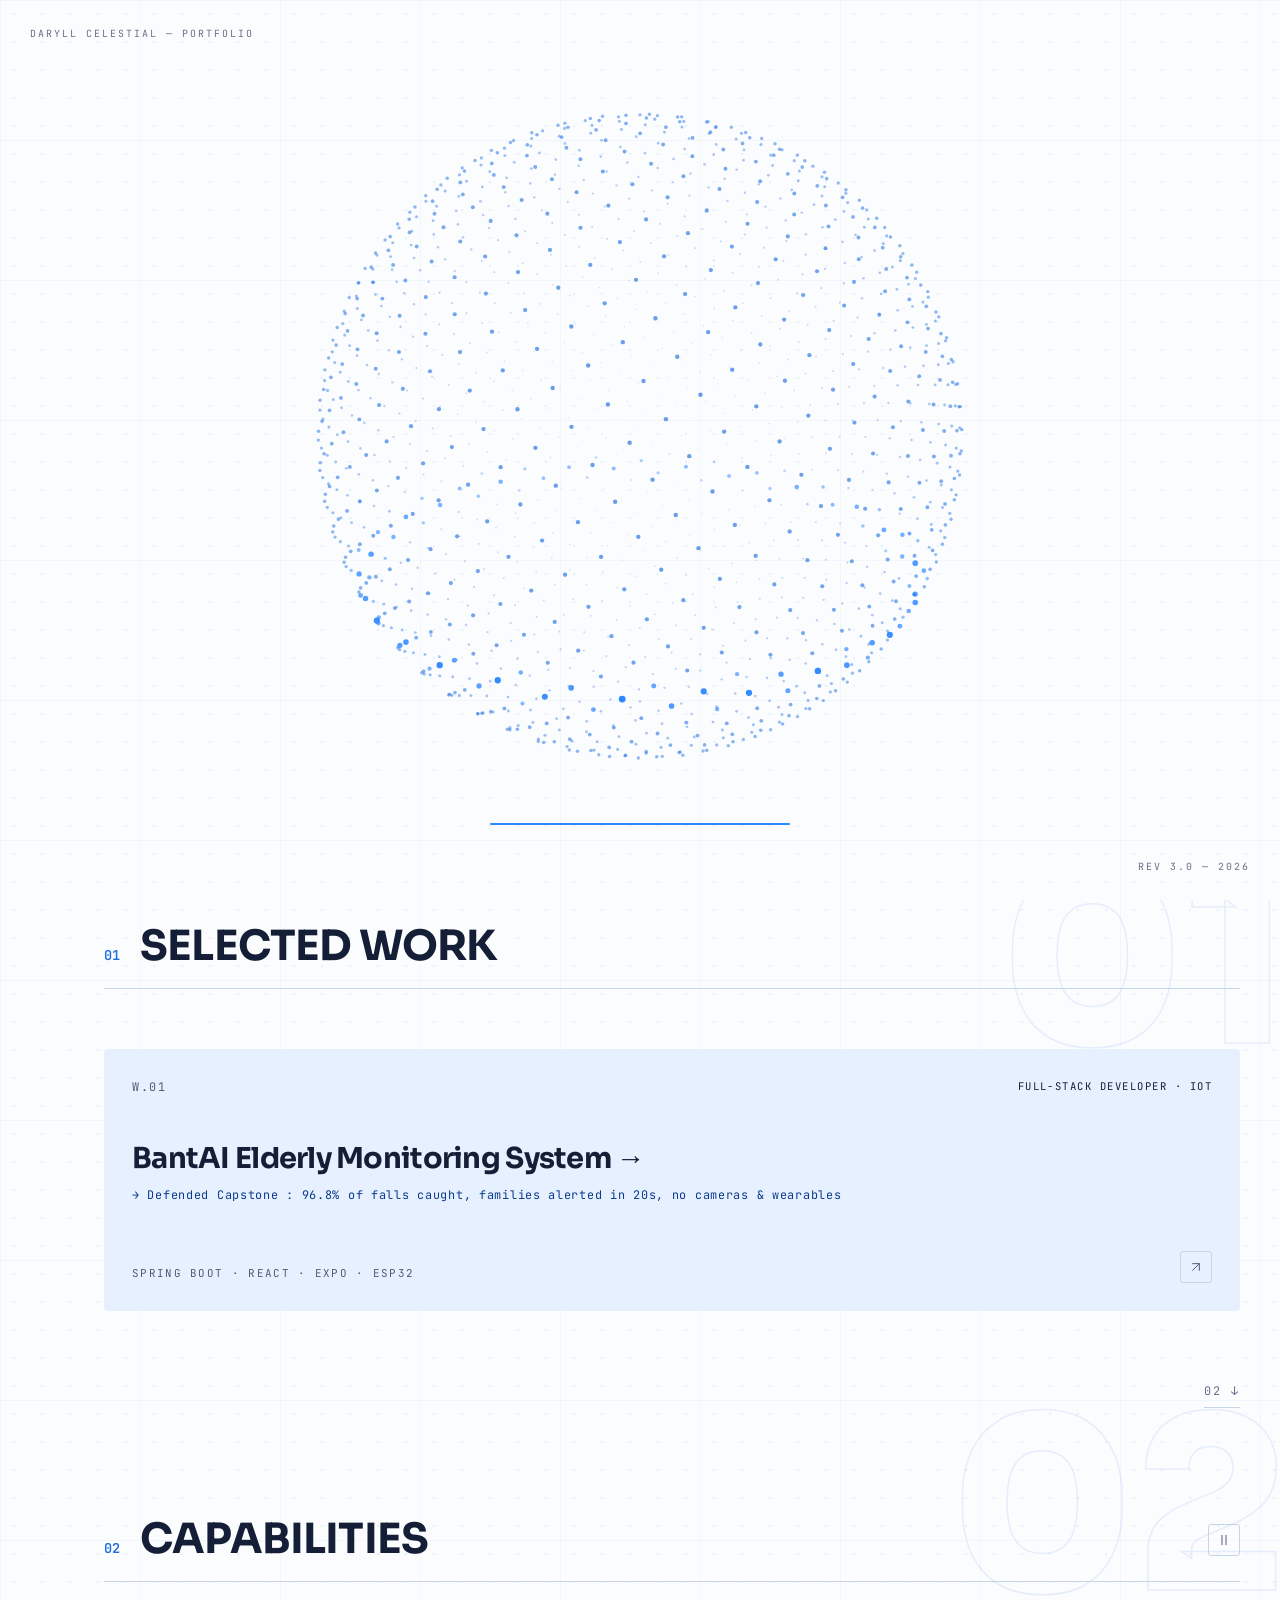
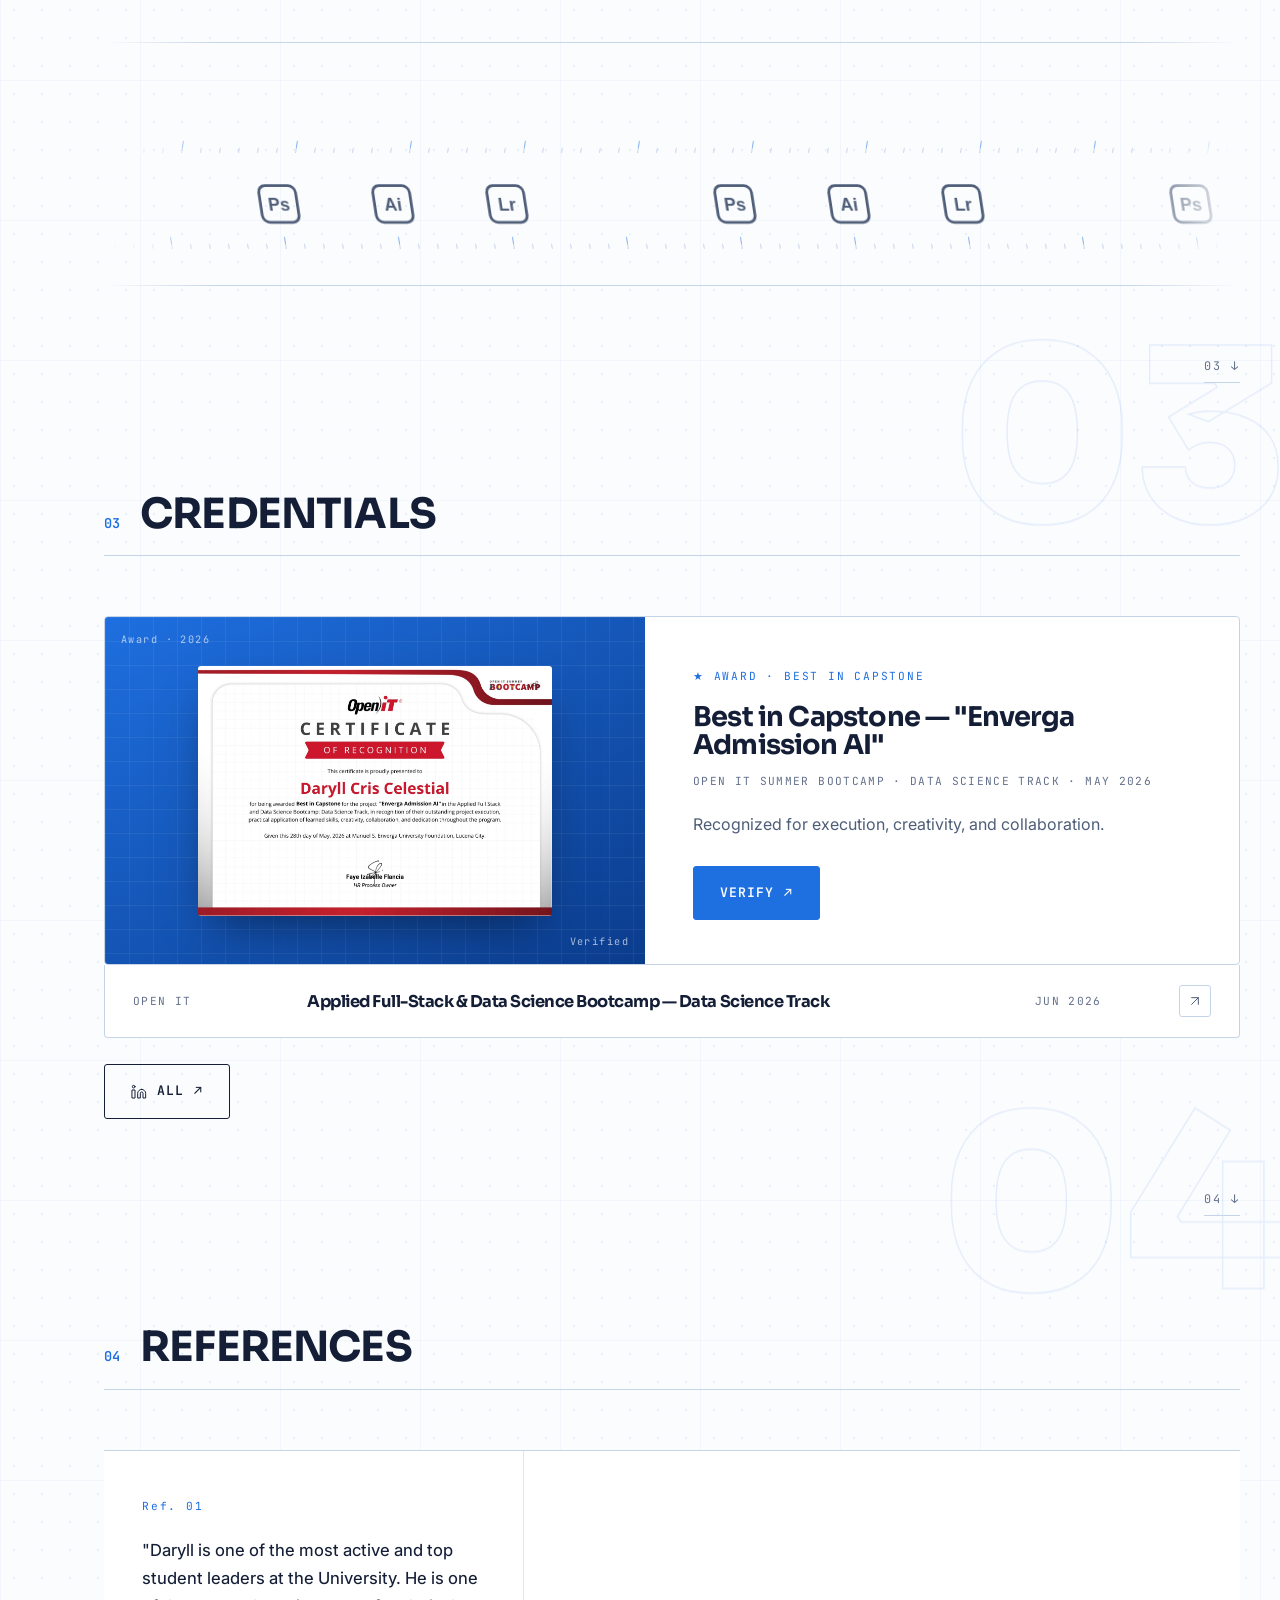
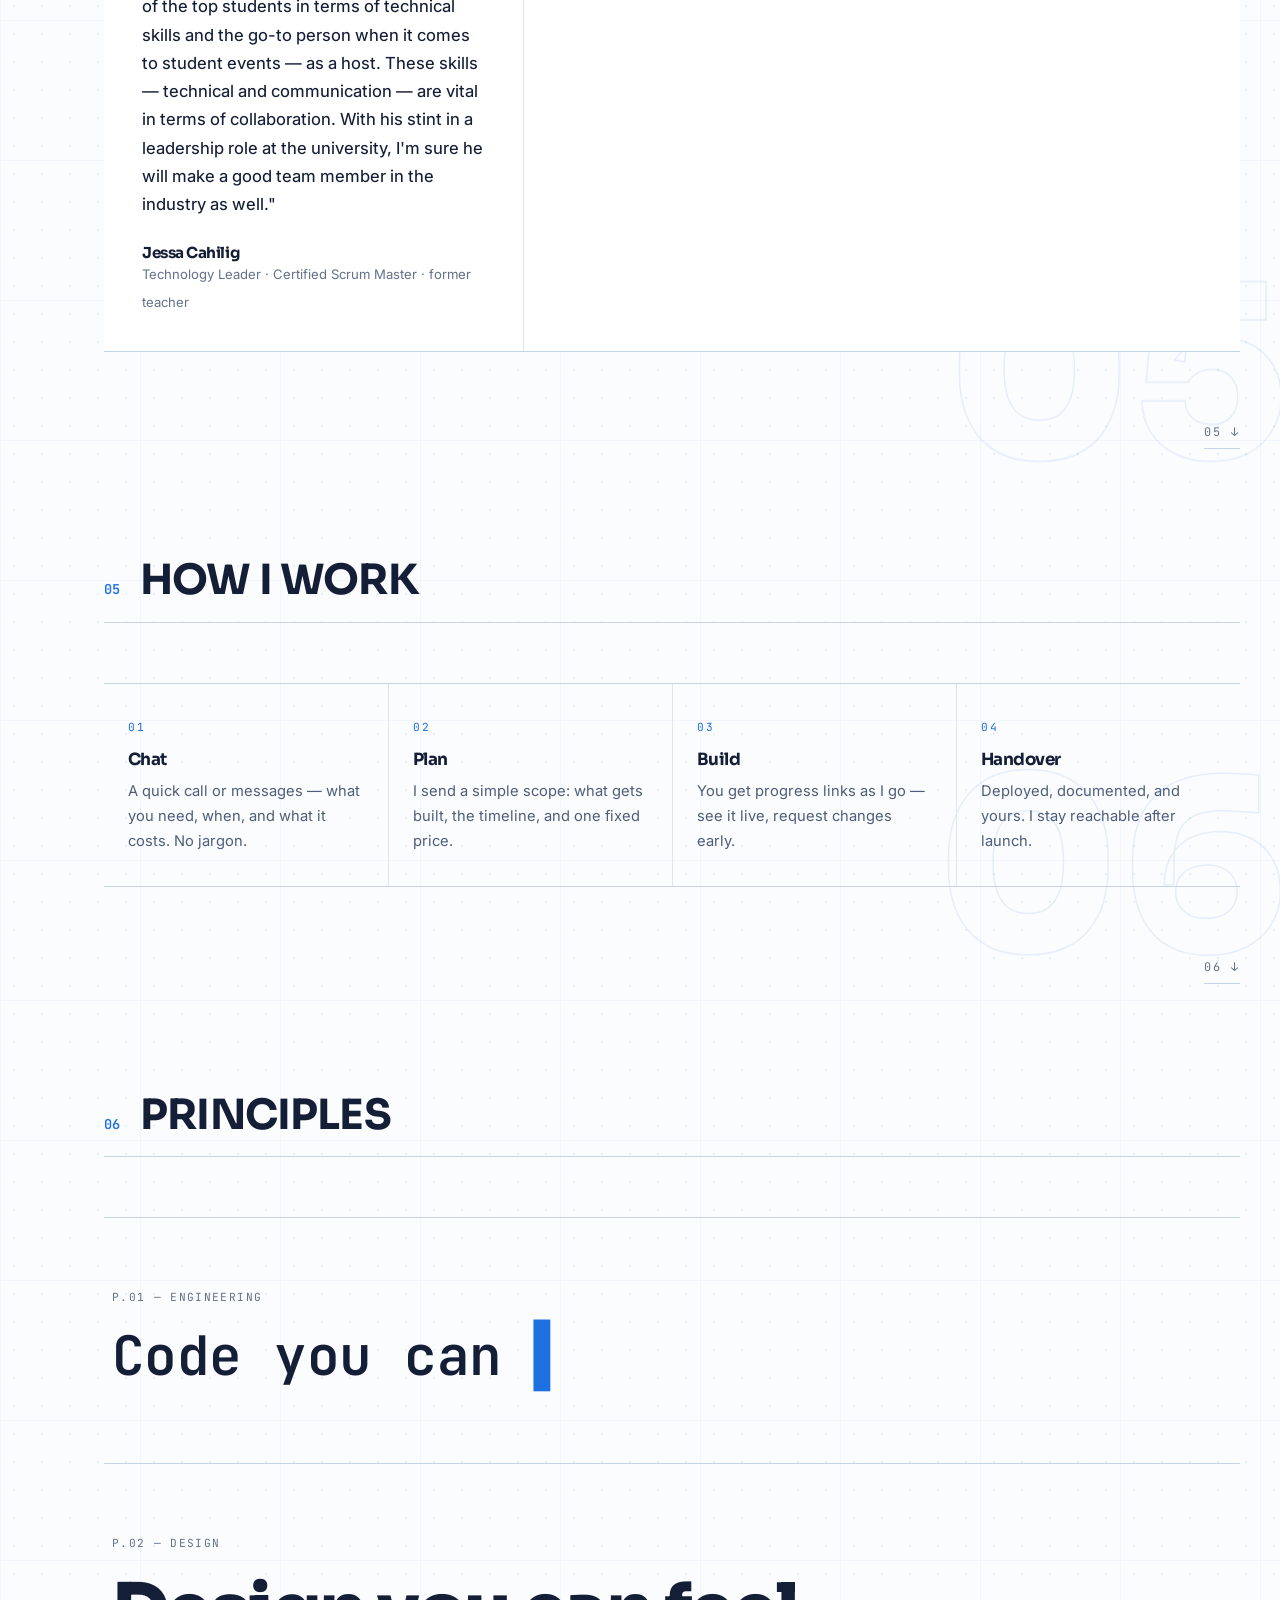
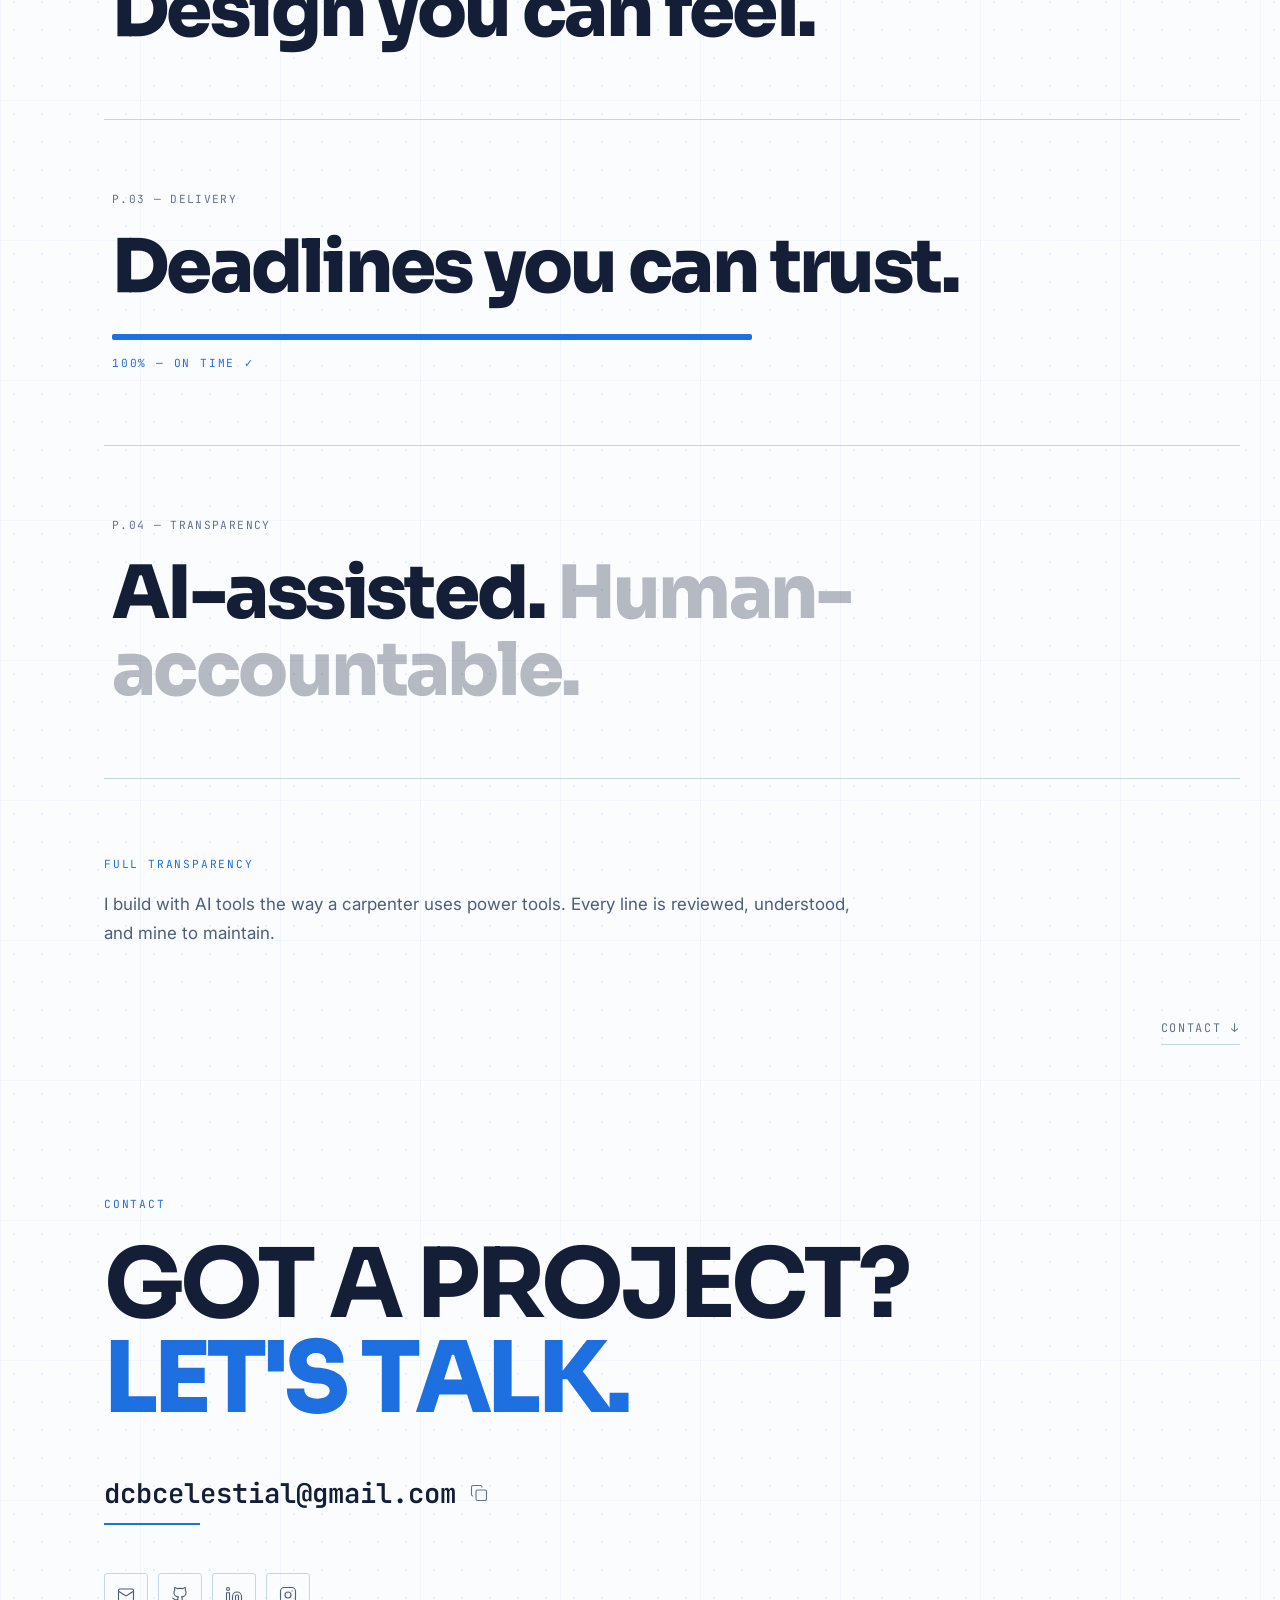
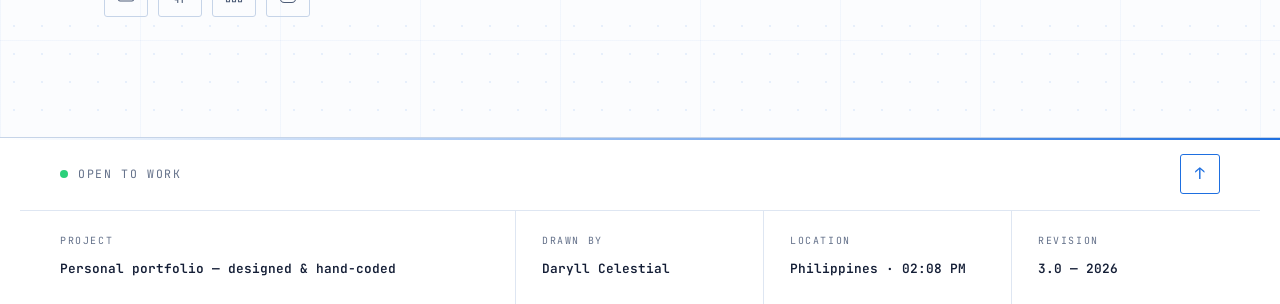
==== commit 8fe8b328: "Update portfolio content via admin" ====
--- a/index.html
+++ b/index.html
@@ -964,7 +964,7 @@
     <div class="cred-feat reveal">
       <div class="doc">
         <span class="corner tl">Award · 2026</span>
-        <img src="images/cert-featured.jpg" alt="Featured certificate">
+        <img src="images/best-in-capstone-enverga-admis-d5ec72.jpg" alt="Featured certificate">
         <span class="corner br">Verified</span>
       </div>
       <div class="info">
@@ -982,18 +982,6 @@
         <h4>Applied Full-Stack &amp; Data Science Bootcamp — Data Science Track</h4>
         <span class="note-dim">Jun 2026</span>
         <a href="https://credsverse.com/credentials/95d62786-9354-49fe-9075-f378a794b22c?preview=1" target="_blank" rel="noopener" class="ic sm" data-label="View"><svg class="i" viewBox="0 0 24 24" aria-hidden="true" fill="none" stroke="currentColor" stroke-width="1.5" stroke-linecap="round" stroke-linejoin="round"><path d="M7 17 17 7"/><path d="M7 7h10v10"/></svg></a>
-      </div>
-      <div class="cred-row">
-        <span class="note-dim">IBM</span>
-        <h4>Flutter &amp; Dart: Developing iOS, Android &amp; Mobile Apps</h4>
-        <span class="note-dim">May 2025</span>
-        <a href="https://www.coursera.org/account/accomplishments/verify/4J3YR2V1EXSX" target="_blank" rel="noopener" class="ic sm" data-label="View"><svg class="i" viewBox="0 0 24 24" aria-hidden="true" fill="none" stroke="currentColor" stroke-width="1.5" stroke-linecap="round" stroke-linejoin="round"><path d="M7 17 17 7"/><path d="M7 7h10v10"/></svg></a>
-      </div>
-      <div class="cred-row">
-        <span class="note-dim">LearnQuest</span>
-        <h4>Basics of Cisco Networking</h4>
-        <span class="note-dim">Mar 2025</span>
-        <a href="https://www.coursera.org/account/accomplishments/verify/CA2WL5OQDZVC" target="_blank" rel="noopener" class="ic sm" data-label="View"><svg class="i" viewBox="0 0 24 24" aria-hidden="true" fill="none" stroke="currentColor" stroke-width="1.5" stroke-linecap="round" stroke-linejoin="round"><path d="M7 17 17 7"/><path d="M7 7h10v10"/></svg></a>
       </div>
     </div>
     <!-- /CMS:creds -->
